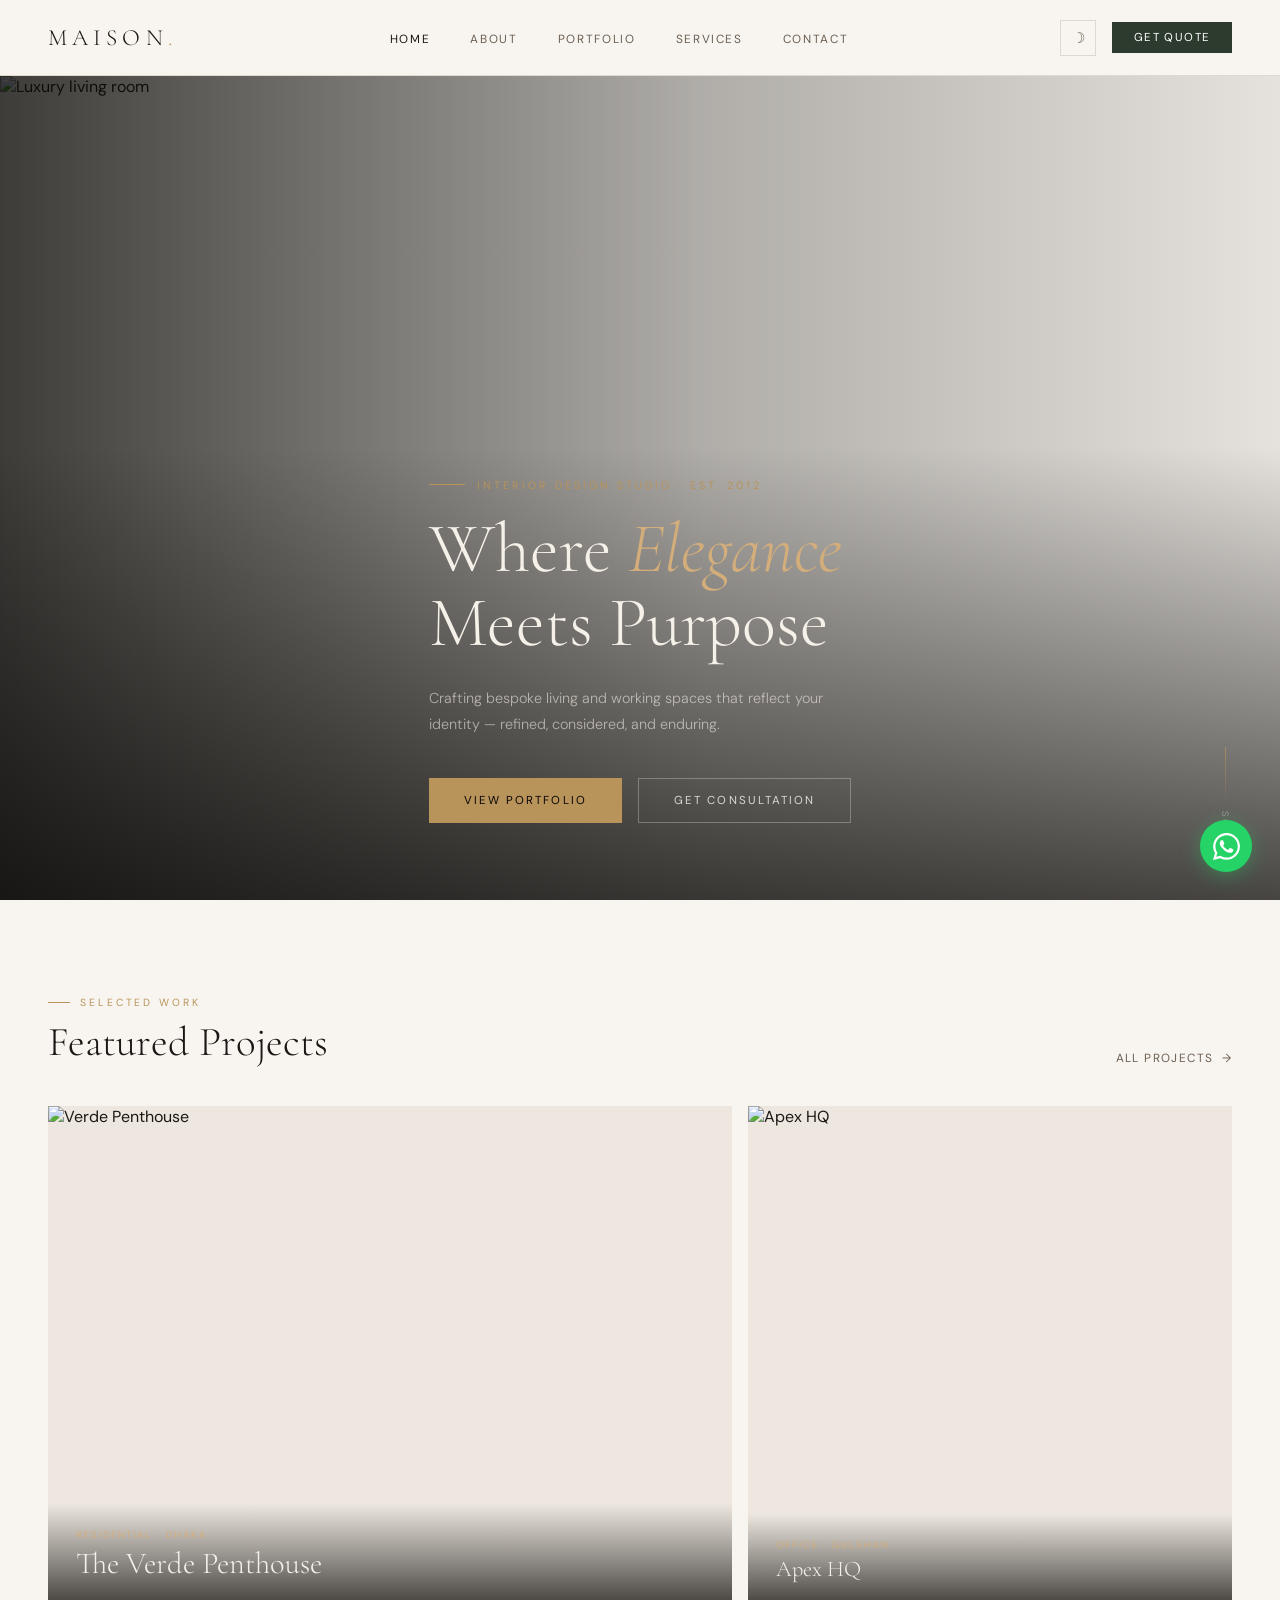
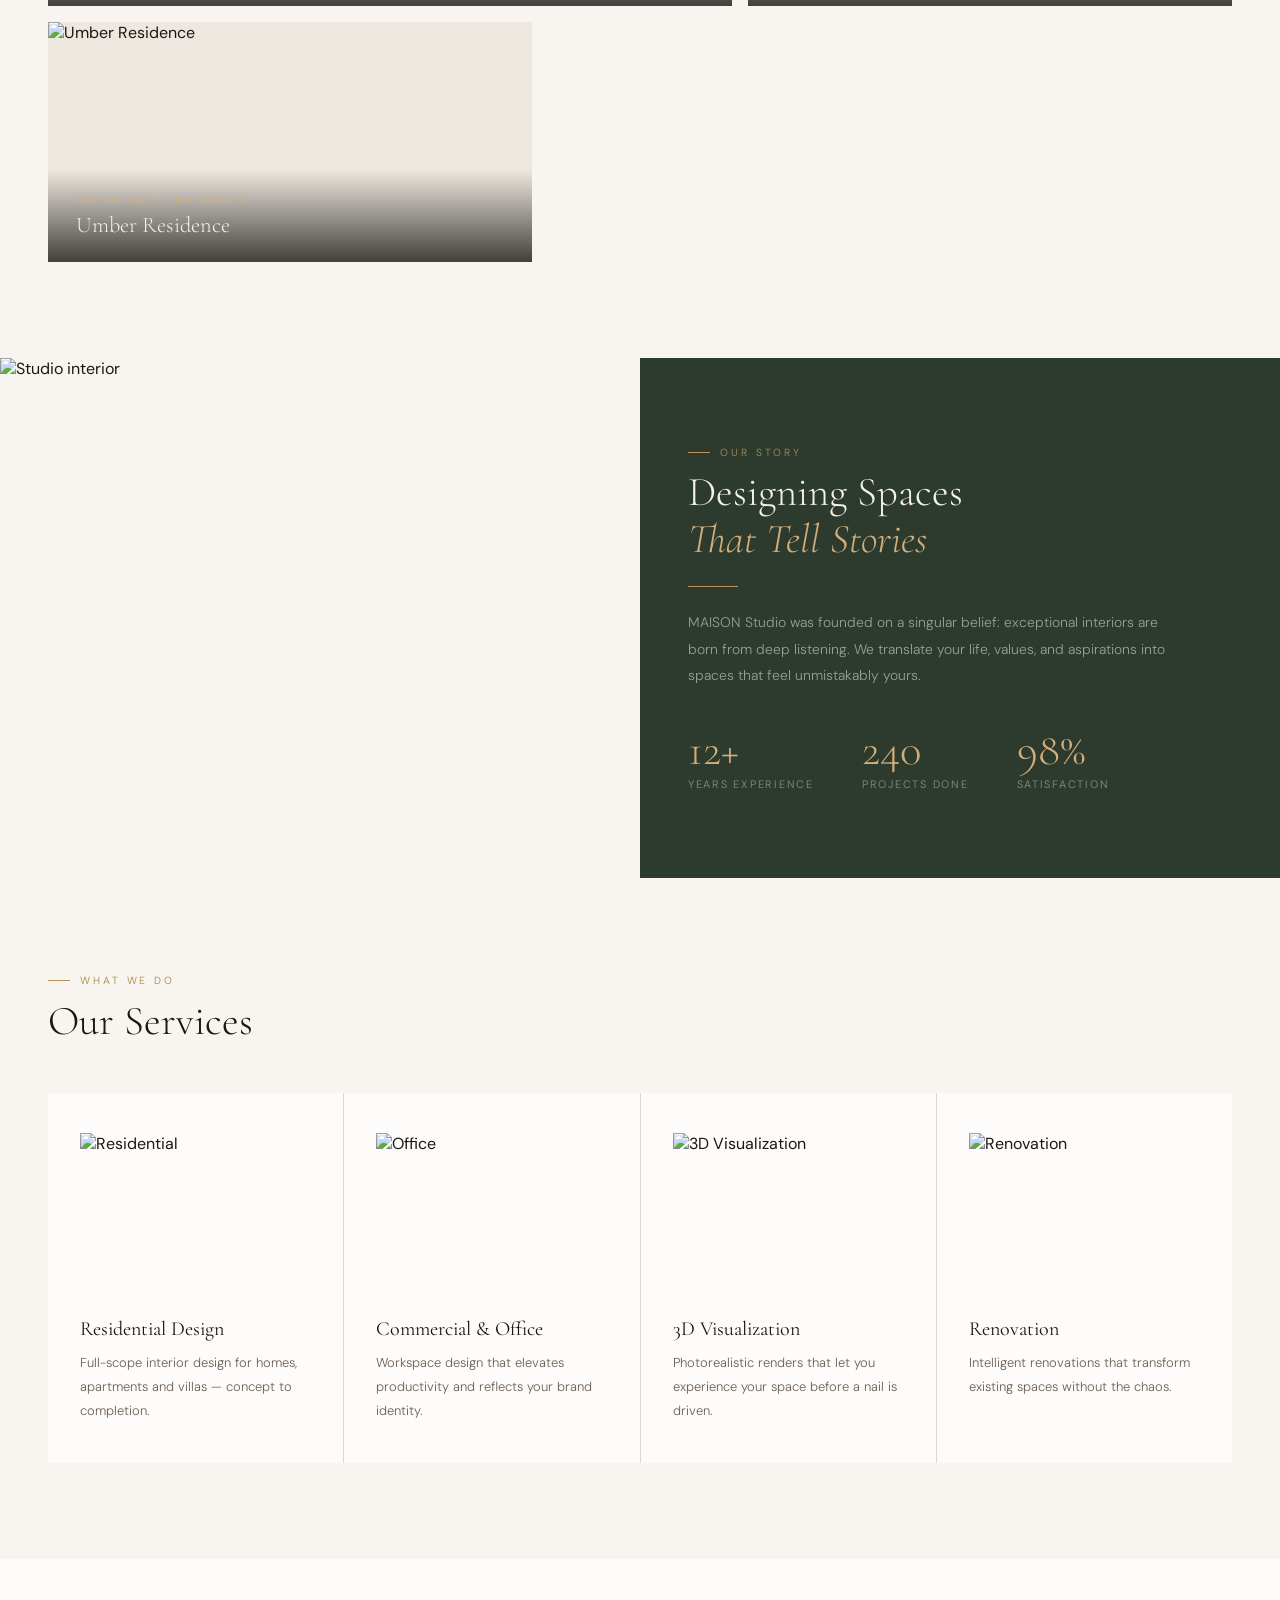
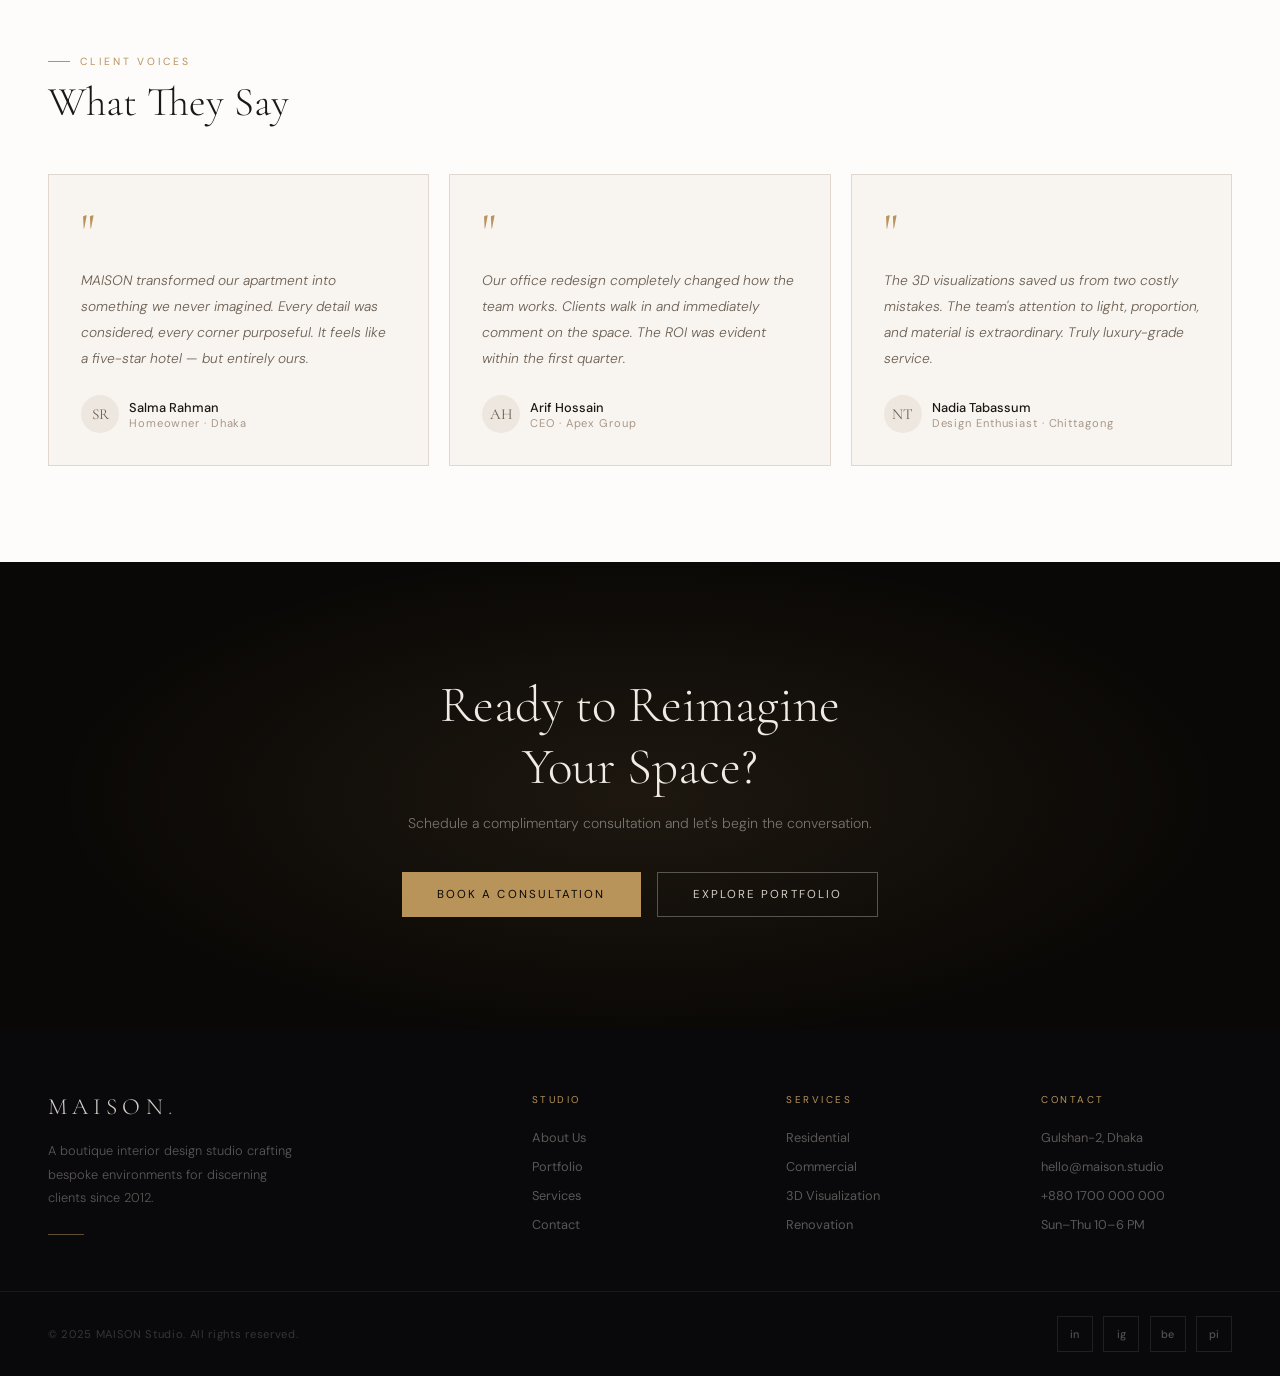
==== index.html @ 19ee0d80 "first commit" ====
<!DOCTYPE html>
<html lang="en">
<head>
<meta charset="UTF-8">
<meta name="viewport" content="width=device-width, initial-scale=1.0">
<title>MAISON Studio — Interior Design</title>
<link href="https://fonts.googleapis.com/css2?family=Cormorant+Garamond:ital,wght@0,300;0,400;0,500;1,300;1,400&family=DM+Sans:opsz,wght@9..40,300;9..40,400;9..40,500&display=swap" rel="stylesheet">
<style>
:root {
  --gold:#B8935A;--gold-l:#D4AE7A;--green:#2C3B2E;--green-mid:#3D5440;--green-l:#EBF0EB;
  --nav-h:76px;--max:1320px;--pad:clamp(1.25rem,4vw,3rem);--ease:cubic-bezier(.25,.46,.45,.94);
  --s1:#FDFCFA;--s2:#F8F5F0;--s3:#EDE7DF;--s4:#E0D8CE;
  --t1:#1A1714;--t2:#6B5E52;--t3:#A8978A;--t4:#C8BAB0;
  --bd:#E0D8CE;
}
[data-theme="dark"]{
  --s1:#1E1B18;--s2:#141210;--s3:#272320;--s4:#302C28;
  --t1:#F0EBE4;--t2:#9A8A7A;--t3:#5A4E44;--t4:#3A322C;
  --bd:#2E2A26;--green-l:#1A2B1C;
}
*,*::before,*::after{box-sizing:border-box;margin:0;padding:0}
html{scroll-behavior:smooth}
body{font-family:'DM Sans',sans-serif;background:var(--s2);color:var(--t1);transition:background .4s var(--ease),color .4s var(--ease);overflow-x:hidden}
img{display:block;width:100%;height:100%;object-fit:cover}

.wrap{max-width:var(--max);margin:0 auto;padding-left:var(--pad);padding-right:var(--pad)}
.sp{padding-top:6rem;padding-bottom:6rem}

/* NAV */
nav{position:fixed;top:0;left:0;right:0;z-index:200;height:var(--nav-h);background:rgba(248,245,240,.9);backdrop-filter:blur(20px);border-bottom:1px solid var(--bd);transition:background .4s,border-color .4s}
[data-theme="dark"] nav{background:rgba(20,18,16,.9)}
.ni{max-width:var(--max);margin:0 auto;padding:0 var(--pad);height:100%;display:flex;align-items:center;justify-content:space-between}
.logo{font-family:'Cormorant Garamond',serif;font-size:1.45rem;font-weight:300;letter-spacing:.22em;text-transform:uppercase;text-decoration:none;color:var(--t1)}
.logo span{color:var(--gold)}
.nls{display:flex;gap:2.5rem;list-style:none}
.nls a{font-size:.74rem;letter-spacing:.14em;text-transform:uppercase;color:var(--t2);text-decoration:none;transition:color .22s}
.nls a:hover,.nls a.active{color:var(--t1)}
.nr{display:flex;align-items:center;gap:1rem}
.bnav{background:var(--green);color:#fff!important;padding:.52rem 1.35rem;font-size:.72rem;letter-spacing:.12em;text-transform:uppercase;text-decoration:none;font-family:inherit;transition:background .22s;white-space:nowrap;display:inline-block}
.bnav:hover{background:var(--green-mid)}
.tbtn{width:36px;height:36px;border:1px solid var(--bd);background:none;cursor:pointer;color:var(--t2);font-size:.95rem;display:flex;align-items:center;justify-content:center;transition:border-color .22s,color .22s}
.tbtn:hover{color:var(--t1);border-color:var(--t3)}
.ham{display:none;flex-direction:column;gap:5px;cursor:pointer;background:none;border:none;padding:4px}
.ham span{display:block;width:22px;height:1px;background:var(--t1);transition:all .3s}

.page{display:none;min-height:100vh;padding-top:var(--nav-h);animation:pi .5s var(--ease)}
.page.active{display:block}
@keyframes pi{from{opacity:0;transform:translateY(14px)}to{opacity:1;transform:none}}

/* HERO */
.hero{position:relative;height:calc(100vh - var(--nav-h));min-height:600px;overflow:hidden;display:flex;align-items:flex-end}
.hbg{position:absolute;inset:0}
.hbg img{width:100%;height:100%;object-fit:cover;object-position:center}
.ho1{position:absolute;inset:0;background:linear-gradient(to right,rgba(10,8,6,.78) 0%,rgba(10,8,6,.3) 55%,rgba(10,8,6,.08) 100%)}
.ho2{position:absolute;inset:0;background:linear-gradient(to top,rgba(10,8,6,.72) 0%,transparent 55%)}
.hb{position:relative;z-index:2;padding-bottom:clamp(3rem,6vw,5rem)}
.eyebrow{font-size:.68rem;letter-spacing:.28em;text-transform:uppercase;color:var(--gold);margin-bottom:1.25rem;display:flex;align-items:center;gap:12px}
.eyebrow::before{content:'';width:36px;height:1px;background:var(--gold);flex-shrink:0}
.hero h1{font-family:'Cormorant Garamond',serif;font-size:clamp(2.8rem,5.5vw,5.2rem);font-weight:300;line-height:1.06;color:#F5F0E8;margin-bottom:1.5rem}
.hero h1 em{font-style:italic;color:var(--gold-l)}
.hsub{font-size:.9rem;color:rgba(245,240,232,.6);line-height:1.85;max-width:400px;margin-bottom:2.5rem;font-weight:300}
.hbtns{display:flex;gap:1rem;flex-wrap:wrap}
.bgold{display:inline-flex;align-items:center;background:var(--gold);color:#0A0806;padding:.9rem 2.2rem;font-size:.72rem;letter-spacing:.18em;text-transform:uppercase;text-decoration:none;font-family:inherit;transition:background .25s,transform .25s;cursor:pointer;border:none}
.bgold:hover{background:var(--gold-l);transform:translateY(-2px)}
.bgh{display:inline-flex;align-items:center;border:1px solid rgba(245,240,232,.3);color:rgba(245,240,232,.85);padding:.88rem 2.2rem;font-size:.72rem;letter-spacing:.18em;text-transform:uppercase;text-decoration:none;font-family:inherit;transition:all .25s;background:none;cursor:pointer}
.bgh:hover{border-color:var(--gold);color:var(--gold)}
.hscroll{position:absolute;bottom:2.5rem;right:var(--pad);z-index:2;display:flex;flex-direction:column;align-items:center;gap:8px}
.hscroll span{font-size:.6rem;letter-spacing:.22em;text-transform:uppercase;color:rgba(245,240,232,.35);writing-mode:vertical-rl}
.sline{width:1px;height:56px;background:linear-gradient(to bottom,rgba(184,147,90,.7),transparent);animation:pulse 2s ease-in-out infinite}
@keyframes pulse{0%,100%{opacity:.35}50%{opacity:1}}

/* LABELS */
.lbl{font-size:.65rem;letter-spacing:.28em;text-transform:uppercase;color:var(--gold);display:flex;align-items:center;gap:10px;margin-bottom:.65rem}
.lbl::before{content:'';width:22px;height:1px;background:var(--gold);flex-shrink:0}
.h2{font-family:'Cormorant Garamond',serif;font-size:clamp(1.9rem,3.2vw,2.9rem);font-weight:300;line-height:1.15;color:var(--t1)}
.sub{font-size:.87rem;color:var(--t2);line-height:1.9;font-weight:300;max-width:480px}
.dg{width:50px;height:1px;background:var(--gold);margin:1.4rem 0}
.larr{font-size:.74rem;letter-spacing:.12em;text-transform:uppercase;color:var(--t2);text-decoration:none;display:inline-flex;align-items:center;gap:8px;transition:color .22s,gap .22s}
.larr:hover{color:var(--gold);gap:14px}
.larr::after{content:'→'}

/* FEATURED PROJECTS */
.phd{display:flex;align-items:flex-end;justify-content:space-between;margin-bottom:2.5rem;flex-wrap:wrap;gap:1rem}
.pg{display:grid;grid-template-columns:repeat(12,1fr);gap:1rem}
.pc{position:relative;overflow:hidden;cursor:pointer;background:var(--s3)}
.pc:nth-child(1){grid-column:span 7;min-height:500px}
.pc:nth-child(2){grid-column:span 5;min-height:240px}
.pc:nth-child(3){grid-column:span 5;min-height:240px}
.pc img{width:100%;height:100%;object-fit:cover;transition:transform .65s var(--ease)}
.pc:hover img{transform:scale(1.05)}
.pci{position:absolute;bottom:0;left:0;right:0;padding:1.5rem 1.75rem;background:linear-gradient(to top,rgba(10,8,6,.75),transparent);z-index:2}
.pcc{font-size:.6rem;letter-spacing:.2em;text-transform:uppercase;color:var(--gold-l);margin-bottom:.3rem}
.pcn{font-family:'Cormorant Garamond',serif;font-size:1.4rem;font-weight:300;color:#F5F0E8;line-height:1.2}
.pc:nth-child(1) .pcn{font-size:1.9rem}
.pcv{position:absolute;inset:0;background:rgba(10,8,6,0);transition:background .35s;display:flex;align-items:center;justify-content:center;z-index:3}
.pc:hover .pcv{background:rgba(10,8,6,.18)}
.pct{background:var(--gold);color:#0A0806;padding:.5rem 1.3rem;font-size:.65rem;letter-spacing:.14em;text-transform:uppercase;opacity:0;transform:translateY(8px);transition:opacity .3s,transform .3s}
.pc:hover .pct{opacity:1;transform:none}

/* ABOUT STRIP */
.as{display:grid;grid-template-columns:1fr 1fr}
.asi{position:relative;min-height:520px;overflow:hidden}
.asi img{width:100%;height:100%;object-fit:cover}
.asb{background:var(--green);padding:5rem var(--pad);display:flex;flex-direction:column;justify-content:center}
.asb .lbl{color:rgba(184,147,90,.8)}
.asb .h2{color:#F5F0E8}
.asb .sub{color:rgba(245,240,232,.55)}
.stats{display:flex;gap:3rem;margin-top:2.5rem;flex-wrap:wrap}
.sn{font-family:'Cormorant Garamond',serif;font-size:2.8rem;font-weight:300;color:var(--gold-l);line-height:1}
.sl{font-size:.68rem;letter-spacing:.16em;text-transform:uppercase;color:rgba(245,240,232,.4);margin-top:4px}

/* SERVICES STRIP */
.svcg{display:grid;grid-template-columns:repeat(4,1fr);gap:1px;background:var(--bd);margin-top:3rem}
.sc{background:var(--s1);padding:2.5rem 2rem;position:relative;overflow:hidden;cursor:pointer;transition:background .3s}
.sc::after{content:'';position:absolute;bottom:0;left:0;right:0;height:2px;background:var(--gold);transform:scaleX(0);transform-origin:left;transition:transform .4s var(--ease)}
.sc:hover{background:var(--green-l)}
.sc:hover::after{transform:scaleX(1)}
.sci{width:100%;height:160px;margin-bottom:1.5rem;overflow:hidden}
.sci img{transition:transform .5s var(--ease)}
.sc:hover .sci img{transform:scale(1.06)}
.scn{font-family:'Cormorant Garamond',serif;font-size:1.25rem;font-weight:400;color:var(--t1);margin-bottom:.65rem}
.scd{font-size:.81rem;color:var(--t2);line-height:1.85;font-weight:300}

/* TESTIMONIALS */
.tw{background:var(--s1)}
.tg{display:grid;grid-template-columns:repeat(3,1fr);gap:1.25rem;margin-top:3rem}
.tc{border:1px solid var(--bd);padding:2rem;background:var(--s2)}
.tcq{font-family:'Cormorant Garamond',serif;font-size:3rem;color:var(--gold);line-height:1;margin-bottom:.75rem}
.tct{font-size:.86rem;color:var(--t2);line-height:1.9;font-style:italic;font-weight:300;margin-bottom:1.5rem}
.tca{display:flex;align-items:center;gap:10px}
.tcav{width:38px;height:38px;border-radius:50%;background:var(--s3);display:flex;align-items:center;justify-content:center;font-family:'Cormorant Garamond',serif;font-size:.95rem;color:var(--t2);flex-shrink:0}
.tcn{font-size:.8rem;font-weight:500;color:var(--t1)}
.tcr{font-size:.7rem;color:var(--t3);letter-spacing:.08em}

/* CTA — always dark */
.cta{background:#0A0806;padding:7rem var(--pad);text-align:center;position:relative;overflow:hidden}
.cta::before{content:'';position:absolute;inset:0;background:radial-gradient(ellipse 65% 75% at 50% 50%,rgba(184,147,90,.11),transparent 70%);pointer-events:none}
.cta h2{font-family:'Cormorant Garamond',serif;font-size:clamp(2rem,4vw,3.4rem);font-weight:300;color:#F0EBE4;margin-bottom:1rem;position:relative}
.cta p{color:rgba(240,235,228,.45);font-size:.88rem;margin-bottom:2.5rem;position:relative;font-weight:300}
.ctab{display:flex;justify-content:center;gap:1rem;flex-wrap:wrap;position:relative}

/* FOOTER — always dark */
footer{background:#09080A}
.ftt{border-bottom:1px solid rgba(240,235,228,.07);padding:4rem var(--pad) 3.5rem}
.fti{max-width:var(--max);margin:0 auto}
.ftg{display:grid;grid-template-columns:2.2fr 1fr 1fr 1fr;gap:4rem}
.ftlo{font-family:'Cormorant Garamond',serif;font-size:1.45rem;font-weight:300;letter-spacing:.22em;text-transform:uppercase;text-decoration:none;color:rgba(240,235,228,.88);display:block;margin-bottom:1.1rem}
.ftlo span{color:var(--gold)}
.fttag{font-size:.8rem;color:rgba(240,235,228,.35);line-height:1.85;font-weight:300;max-width:250px;margin-bottom:1.5rem}
.ftln{width:36px;height:1px;background:var(--gold);opacity:.5}
.fth{font-size:.62rem;letter-spacing:.25em;text-transform:uppercase;color:var(--gold);margin-bottom:1.4rem}
.ftls{list-style:none;display:flex;flex-direction:column;gap:.75rem}
.ftls a{font-size:.8rem;color:rgba(240,235,228,.35);text-decoration:none;transition:color .22s,padding-left .22s;display:block}
.ftls a:hover{color:rgba(240,235,228,.82);padding-left:4px}
.ftb{padding:1.5rem var(--pad)}
.ftbi{max-width:var(--max);margin:0 auto;display:flex;justify-content:space-between;align-items:center;flex-wrap:wrap;gap:1rem}
.ftcp{font-size:.7rem;color:rgba(240,235,228,.2);letter-spacing:.06em}
.sr{display:flex;gap:.65rem}
.sa{width:36px;height:36px;border:1px solid rgba(240,235,228,.1);display:flex;align-items:center;justify-content:center;color:rgba(240,235,228,.32);font-size:.68rem;font-weight:500;text-decoration:none;transition:border-color .22s,color .22s,background .22s}
.sa:hover{border-color:var(--gold);color:var(--gold);background:rgba(184,147,90,.08)}

/* ABOUT PAGE */
.abh{display:grid;grid-template-columns:1fr 1fr;gap:6vw;align-items:center}
.abp{position:relative}
.abf{height:560px;overflow:hidden;position:relative}
.abf img{width:100%;height:100%;object-fit:cover}
.abb{position:absolute;bottom:-20px;left:-20px;width:118px;height:118px;background:var(--gold);display:flex;align-items:center;justify-content:center;flex-direction:column;z-index:2}
.abbn{font-family:'Cormorant Garamond',serif;font-size:2.2rem;font-weight:300;color:#0A0806;line-height:1}
.abbl{font-size:.58rem;letter-spacing:.16em;text-transform:uppercase;color:rgba(10,8,6,.65);margin-top:4px}
.exg{display:grid;grid-template-columns:1fr 1fr;gap:1rem;margin-top:2rem}
.exi{border-left:2px solid var(--gold);padding-left:1rem}
.ext{font-size:.81rem;font-weight:500;color:var(--t1)}
.exs{font-size:.74rem;color:var(--t2);margin-top:2px}
.prg{display:grid;grid-template-columns:repeat(4,1fr);gap:1px;background:var(--bd);margin-top:2.5rem}
.prs{background:var(--s1);padding:2rem 1.5rem}
.prn{font-family:'Cormorant Garamond',serif;font-size:2rem;color:var(--gold);font-weight:300}
.prt{font-family:'Cormorant Garamond',serif;font-size:1.05rem;color:var(--t1);margin:.7rem 0 .45rem}
.prd{font-size:.78rem;color:var(--t2);line-height:1.8;font-weight:300}
.tmg{display:grid;grid-template-columns:repeat(4,1fr);gap:1.5rem;margin-top:3rem}
.tmc{text-align:center}
.tmp{height:280px;overflow:hidden;margin-bottom:1.1rem}
.tmp img{object-position:center top;transition:transform .5s var(--ease)}
.tmc:hover .tmp img{transform:scale(1.04)}
.tmn{font-family:'Cormorant Garamond',serif;font-size:1.15rem;color:var(--t1)}
.tmr{font-size:.68rem;letter-spacing:.14em;text-transform:uppercase;color:var(--gold);margin-top:4px}

/* PORTFOLIO */
.pff{display:flex;gap:.5rem;flex-wrap:wrap;margin-bottom:3rem}
.fb{padding:.52rem 1.35rem;font-size:.7rem;letter-spacing:.14em;text-transform:uppercase;border:1px solid var(--bd);background:var(--s1);color:var(--t2);cursor:pointer;transition:all .22s;font-family:inherit}
.fb:hover,.fb.active{background:var(--t1);color:var(--s1);border-color:var(--t1)}
.msn{columns:3;column-gap:1rem}
.mi{break-inside:avoid;margin-bottom:1rem;position:relative;overflow:hidden;cursor:pointer}
.mi img{width:100%;display:block;transition:transform .6s var(--ease)}
.mi:hover img{transform:scale(1.05)}
.mih{position:absolute;inset:0;background:rgba(10,8,6,0);transition:background .35s;display:flex;flex-direction:column;justify-content:flex-end;padding:1.5rem}
.mi:hover .mih{background:rgba(10,8,6,.62)}
.mic{font-size:.6rem;letter-spacing:.18em;text-transform:uppercase;color:var(--gold-l);margin-bottom:3px;opacity:0;transform:translateY(10px);transition:opacity .3s .05s,transform .3s .05s}
.mil{font-family:'Cormorant Garamond',serif;font-size:1.1rem;color:#F5F0E8;opacity:0;transform:translateY(10px);transition:opacity .3s,transform .3s}
.mi:hover .mic,.mi:hover .mil{opacity:1;transform:none}

/* SERVICES PAGE */
.sbg{display:grid;grid-template-columns:1fr 1fr;gap:1px;background:var(--bd);margin-top:3rem}
.sbc{background:var(--s1);padding:3rem 2.5rem;transition:background .3s;cursor:pointer}
.sbc:hover{background:var(--green-l)}
.sbci{width:100%;height:200px;margin-bottom:1.5rem;overflow:hidden}
.sbci img{transition:transform .55s var(--ease)}
.sbc:hover .sbci img{transform:scale(1.05)}
.sbcn{font-size:.65rem;letter-spacing:.24em;text-transform:uppercase;color:var(--gold);margin-bottom:.5rem;display:flex;align-items:center;gap:8px}
.sbcn::before{content:'';width:18px;height:1px;background:var(--gold)}
.sbct{font-family:'Cormorant Garamond',serif;font-size:1.55rem;color:var(--t1);margin-bottom:.7rem}
.sbcd{font-size:.83rem;color:var(--t2);line-height:1.85;font-weight:300;margin-bottom:1.4rem}
.sbcl{list-style:none;display:flex;flex-direction:column;gap:.45rem}
.sbcl li{font-size:.79rem;color:var(--t2);padding-left:1rem;position:relative}
.sbcl li::before{content:'—';position:absolute;left:0;color:var(--gold)}
.pbg{background:var(--s1)}
.pcg{display:grid;grid-template-columns:repeat(3,1fr);gap:1.5rem;margin-top:3rem}
.pcard{border:1px solid var(--bd);padding:2.5rem 2rem;position:relative;background:var(--s2)}
.pcard.feat{border-color:var(--gold)}
.pbdg{position:absolute;top:-1px;left:50%;transform:translateX(-50%);background:var(--gold);color:#0A0806;font-size:.63rem;letter-spacing:.16em;text-transform:uppercase;padding:4px 16px;white-space:nowrap;font-weight:500}
.ptier{font-size:.7rem;letter-spacing:.18em;text-transform:uppercase;color:var(--t2);margin-bottom:1rem}
.pamt{font-family:'Cormorant Garamond',serif;font-size:2.7rem;font-weight:300;color:var(--t1);line-height:1}
.pper{font-size:.78rem;color:var(--t3);margin-left:3px}
.pdv{width:100%;height:1px;background:var(--bd);margin:1.4rem 0}
.pfl{list-style:none;display:flex;flex-direction:column;gap:.55rem;margin-bottom:1.75rem}
.pfl li{font-size:.8rem;color:var(--t2);display:flex;align-items:center;gap:8px}
.pfl li::before{content:'✓';color:var(--gold);font-size:.72rem;flex-shrink:0}

/* CONTACT */
.cl{display:grid;grid-template-columns:1fr 1.3fr;min-height:calc(100vh - var(--nav-h))}
.cip{background:var(--green);padding:5rem var(--pad);display:flex;flex-direction:column;justify-content:center}
.cip .lbl{color:rgba(184,147,90,.75)}
.cip .h2{color:#F5F0E8;margin-bottom:.85rem}
.cip .sub{color:rgba(245,240,232,.52);margin-bottom:2.5rem}
.cids{display:flex;flex-direction:column;gap:1.75rem;margin-bottom:2.5rem}
.cii{display:flex;gap:1rem;align-items:flex-start}
.ciin{width:40px;height:40px;border:1px solid rgba(184,147,90,.28);display:flex;align-items:center;justify-content:center;color:var(--gold);flex-shrink:0;font-size:1rem}
.cil{font-size:.65rem;letter-spacing:.16em;text-transform:uppercase;color:rgba(245,240,232,.38);margin-bottom:3px}
.civ{font-size:.88rem;color:rgba(245,240,232,.78);font-weight:300}
.mapbox{height:200px;background:rgba(44,59,46,.55);border:1px solid rgba(184,147,90,.18);display:flex;align-items:center;justify-content:center;position:relative;overflow:hidden;margin-bottom:2rem}
.mapgrid{position:absolute;inset:0;background-image:linear-gradient(rgba(184,147,90,.07) 1px,transparent 1px),linear-gradient(90deg,rgba(184,147,90,.07) 1px,transparent 1px);background-size:28px 28px}
.mpin{font-size:1.4rem;position:relative;z-index:1}
.mlbl{font-size:.72rem;color:rgba(245,240,232,.42);margin-top:6px;position:relative;z-index:1;letter-spacing:.1em}
.cfp{padding:5rem var(--pad);background:var(--s1);display:flex;flex-direction:column;justify-content:center}
.cft{font-family:'Cormorant Garamond',serif;font-size:1.75rem;font-weight:300;color:var(--t1);margin-bottom:2.25rem}
.fr{display:grid;grid-template-columns:1fr 1fr;gap:1rem}
.fg{margin-bottom:1.1rem}
.fg label{display:block;font-size:.68rem;letter-spacing:.15em;text-transform:uppercase;color:var(--t2);margin-bottom:.45rem}
.fg input,.fg textarea,.fg select{width:100%;background:var(--s2);border:1px solid var(--bd);padding:.82rem 1rem;font-size:.86rem;color:var(--t1);font-family:inherit;outline:none;transition:border-color .22s;font-weight:300}
.fg input:focus,.fg textarea:focus,.fg select:focus{border-color:var(--gold)}
.fg textarea{resize:vertical;min-height:130px}
.fg select{appearance:none;cursor:pointer}
.bsub{background:var(--green);color:#fff;border:none;padding:1rem 2.4rem;font-size:.72rem;letter-spacing:.18em;text-transform:uppercase;cursor:pointer;font-family:inherit;transition:background .3s;width:100%;margin-top:.4rem}
.bsub:hover{background:var(--green-mid)}

/* WA */
.wa{position:fixed;bottom:1.75rem;right:1.75rem;width:52px;height:52px;background:#25D366;border-radius:50%;display:flex;align-items:center;justify-content:center;z-index:300;box-shadow:0 4px 20px rgba(37,211,102,.35);transition:transform .3s,box-shadow .3s;text-decoration:none}
.wa:hover{transform:scale(1.1);box-shadow:0 6px 28px rgba(37,211,102,.5)}
.wa svg{width:27px;height:27px;fill:#fff}

/* RESPONSIVE */
@media(max-width:1100px){.ftg{grid-template-columns:1fr 1fr;gap:2.5rem}.svcg{grid-template-columns:repeat(2,1fr)}.tmg,.prg{grid-template-columns:repeat(2,1fr)}}
@media(max-width:900px){
  :root{--nav-h:62px}
  .nls,.bnav{display:none}
  .ham{display:flex}
  .nls.mob{display:flex;flex-direction:column;position:fixed;top:62px;left:0;right:0;background:var(--s1);border-bottom:1px solid var(--bd);padding:1.5rem var(--pad);gap:1.25rem;z-index:199}
  [data-theme="dark"] .nls.mob{background:var(--s1)}
  .hero h1{font-size:2.6rem}
  .pg{grid-template-columns:1fr}
  .pc:nth-child(1),.pc:nth-child(2),.pc:nth-child(3){grid-column:span 1;min-height:280px}
  .as{grid-template-columns:1fr}.asi{min-height:300px;order:-1}
  .abh{grid-template-columns:1fr}
  .sbg{grid-template-columns:1fr}
  .cl{grid-template-columns:1fr}
  .pcg{grid-template-columns:1fr}
  .msn{columns:2}
  .tg{grid-template-columns:1fr}
}
@media(max-width:600px){
  .msn{columns:1}.ftg{grid-template-columns:1fr}.svcg{grid-template-columns:1fr}
  .fr{grid-template-columns:1fr}.stats{gap:2rem}.exg{grid-template-columns:1fr}
  .tmg{grid-template-columns:1fr 1fr}.prg{grid-template-columns:1fr}
}
</style>
</head>
<body>

<nav>
  <div class="ni">
    <a class="logo" href="#" onclick="go('home')">MAISON<span>.</span></a>
    <ul class="nls" id="navLinks">
      <li><a href="#" onclick="go('home')" class="active" id="nl-home">Home</a></li>
      <li><a href="#" onclick="go('about')" id="nl-about">About</a></li>
      <li><a href="#" onclick="go('portfolio')" id="nl-portfolio">Portfolio</a></li>
      <li><a href="#" onclick="go('services')" id="nl-services">Services</a></li>
      <li><a href="#" onclick="go('contact')" id="nl-contact">Contact</a></li>
    </ul>
    <div class="nr">
      <button class="tbtn" id="tBtn" onclick="toggleTheme()">☽</button>
      <a class="bnav" href="#" onclick="go('contact')">Get Quote</a>
      <button class="ham" onclick="toggleMob()"><span></span><span></span><span></span></button>
    </div>
  </div>
</nav>

<!-- ═══════════════ HOME ═══════════════ -->
<div class="page active" id="page-home">

  <div class="hero">
    <div class="hbg"><img src="https://images.unsplash.com/photo-1618221195710-dd6b41faaea6?w=1800&q=85&auto=format&fit=crop" alt="Luxury living room"></div>
    <div class="ho1"></div><div class="ho2"></div>
    <div class="wrap hb">
      <div class="eyebrow">Interior Design Studio · Est. 2012</div>
      <h1>Where <em>Elegance</em><br>Meets Purpose</h1>
      <p class="hsub">Crafting bespoke living and working spaces that reflect your identity — refined, considered, and enduring.</p>
      <div class="hbtns">
        <a class="bgold" href="#" onclick="go('portfolio')">View Portfolio</a>
        <a class="bgh" href="#" onclick="go('contact')">Get Consultation</a>
      </div>
    </div>
    <div class="hscroll"><div class="sline"></div><span>Scroll</span></div>
  </div>

  <section class="sp">
    <div class="wrap">
      <div class="phd">
        <div><div class="lbl">Selected Work</div><h2 class="h2">Featured Projects</h2></div>
        <a class="larr" href="#" onclick="go('portfolio')">All Projects</a>
      </div>
      <div class="pg">
        <div class="pc" onclick="go('portfolio')">
          <img src="https://images.unsplash.com/photo-1600210492493-0946911123ea?w=1100&q=85&auto=format&fit=crop" alt="Verde Penthouse">
          <div class="pci"><div class="pcc">Residential · Dhaka</div><div class="pcn">The Verde Penthouse</div></div>
          <div class="pcv"><div class="pct">View Project</div></div>
        </div>
        <div class="pc" onclick="go('portfolio')">
          <img src="https://images.unsplash.com/photo-1497366216548-37526070297c?w=900&q=85&auto=format&fit=crop" alt="Apex HQ">
          <div class="pci"><div class="pcc">Office · Gulshan</div><div class="pcn">Apex HQ</div></div>
          <div class="pcv"><div class="pct">View Project</div></div>
        </div>
        <div class="pc" onclick="go('portfolio')">
          <img src="https://images.unsplash.com/photo-1616594039964-ae9021a400a0?w=900&q=85&auto=format&fit=crop" alt="Umber Residence">
          <div class="pci"><div class="pcc">Residential · Chittagong</div><div class="pcn">Umber Residence</div></div>
          <div class="pcv"><div class="pct">View Project</div></div>
        </div>
      </div>
    </div>
  </section>

  <div class="as">
    <div class="asi"><img src="https://images.unsplash.com/photo-1586023492125-27b2c045efd7?w=1000&q=85&auto=format&fit=crop" alt="Studio interior"></div>
    <div class="asb">
      <div class="lbl">Our Story</div>
      <h2 class="h2" style="color:#F5F0E8">Designing Spaces<br><em style="font-style:italic;color:var(--gold-l)">That Tell Stories</em></h2>
      <div class="dg"></div>
      <p class="sub">MAISON Studio was founded on a singular belief: exceptional interiors are born from deep listening. We translate your life, values, and aspirations into spaces that feel unmistakably yours.</p>
      <div class="stats">
        <div><div class="sn">12+</div><div class="sl">Years Experience</div></div>
        <div><div class="sn">240</div><div class="sl">Projects Done</div></div>
        <div><div class="sn">98%</div><div class="sl">Satisfaction</div></div>
      </div>
    </div>
  </div>

  <section class="sp">
    <div class="wrap">
      <div class="lbl">What We Do</div>
      <h2 class="h2">Our Services</h2>
      <div class="svcg">
        <div class="sc"><div class="sci"><img src="https://images.unsplash.com/photo-1567767292278-a4f21aa2d36e?w=600&q=80&auto=format&fit=crop" alt="Residential"></div><div class="scn">Residential Design</div><p class="scd">Full-scope interior design for homes, apartments and villas — concept to completion.</p></div>
        <div class="sc"><div class="sci"><img src="https://images.unsplash.com/photo-1497366754035-f200968a6e72?w=600&q=80&auto=format&fit=crop" alt="Office"></div><div class="scn">Commercial & Office</div><p class="scd">Workspace design that elevates productivity and reflects your brand identity.</p></div>
        <div class="sc"><div class="sci"><img src="https://images.unsplash.com/photo-1600585154340-be6161a56a0c?w=600&q=80&auto=format&fit=crop" alt="3D Visualization"></div><div class="scn">3D Visualization</div><p class="scd">Photorealistic renders that let you experience your space before a nail is driven.</p></div>
        <div class="sc"><div class="sci"><img src="https://images.unsplash.com/photo-1556909114-f6e7ad7d3136?w=600&q=80&auto=format&fit=crop" alt="Renovation"></div><div class="scn">Renovation</div><p class="scd">Intelligent renovations that transform existing spaces without the chaos.</p></div>
      </div>
    </div>
  </section>

  <section class="sp tw">
    <div class="wrap">
      <div class="lbl">Client Voices</div>
      <h2 class="h2">What They Say</h2>
      <div class="tg">
        <div class="tc"><div class="tcq">"</div><p class="tct">MAISON transformed our apartment into something we never imagined. Every detail was considered, every corner purposeful. It feels like a five-star hotel — but entirely ours.</p><div class="tca"><div class="tcav">SR</div><div><div class="tcn">Salma Rahman</div><div class="tcr">Homeowner · Dhaka</div></div></div></div>
        <div class="tc"><div class="tcq">"</div><p class="tct">Our office redesign completely changed how the team works. Clients walk in and immediately comment on the space. The ROI was evident within the first quarter.</p><div class="tca"><div class="tcav">AH</div><div><div class="tcn">Arif Hossain</div><div class="tcr">CEO · Apex Group</div></div></div></div>
        <div class="tc"><div class="tcq">"</div><p class="tct">The 3D visualizations saved us from two costly mistakes. The team's attention to light, proportion, and material is extraordinary. Truly luxury-grade service.</p><div class="tca"><div class="tcav">NT</div><div><div class="tcn">Nadia Tabassum</div><div class="tcr">Design Enthusiast · Chittagong</div></div></div></div>
      </div>
    </div>
  </section>

  <div class="cta">
    <div class="wrap">
      <h2>Ready to Reimagine<br>Your Space?</h2>
      <p>Schedule a complimentary consultation and let's begin the conversation.</p>
      <div class="ctab"><a class="bgold" href="#" onclick="go('contact')">Book a Consultation</a><a class="bgh" href="#" onclick="go('portfolio')">Explore Portfolio</a></div>
    </div>
  </div>

  <footer>
    <div class="ftt"><div class="fti"><div class="ftg">
      <div><a class="ftlo" href="#" onclick="go('home')">MAISON<span>.</span></a><p class="fttag">A boutique interior design studio crafting bespoke environments for discerning clients since 2012.</p><div class="ftln"></div></div>
      <div><div class="fth">Studio</div><ul class="ftls"><li><a href="#" onclick="go('about')">About Us</a></li><li><a href="#" onclick="go('portfolio')">Portfolio</a></li><li><a href="#" onclick="go('services')">Services</a></li><li><a href="#" onclick="go('contact')">Contact</a></li></ul></div>
      <div><div class="fth">Services</div><ul class="ftls"><li><a href="#">Residential</a></li><li><a href="#">Commercial</a></li><li><a href="#">3D Visualization</a></li><li><a href="#">Renovation</a></li></ul></div>
      <div><div class="fth">Contact</div><ul class="ftls"><li><a href="#">Gulshan-2, Dhaka</a></li><li><a href="#">hello@maison.studio</a></li><li><a href="#">+880 1700 000 000</a></li><li><a href="#">Sun–Thu 10–6 PM</a></li></ul></div>
    </div></div></div>
    <div class="ftb"><div class="ftbi"><span class="ftcp">© 2025 MAISON Studio. All rights reserved.</span><div class="sr"><a class="sa" href="#">in</a><a class="sa" href="#">ig</a><a class="sa" href="#">be</a><a class="sa" href="#">pi</a></div></div></div>
  </footer>
</div>

<!-- ═══════════════ ABOUT ═══════════════ -->
<div class="page" id="page-about">
  <section class="sp">
    <div class="wrap">
      <div class="abh">
        <div class="abp">
          <div class="abf"><img src="https://images.unsplash.com/photo-1595515106969-1ce29566ff1c?w=900&q=85&auto=format&fit=crop" alt="Studio workspace"></div>
          <div class="abb"><div class="abbn">12</div><div class="abbl">Years of craft</div></div>
        </div>
        <div>
          <div class="lbl">Our Identity</div>
          <h1 class="h2">We Design for How<br><em style="font-style:italic;color:var(--gold)">People Actually Live</em></h1>
          <div class="dg"></div>
          <p class="sub">MAISON Studio was born from a conviction that luxury isn't about excess — it's about precision. We convert your aspirations into spatial language, balancing beauty with function.</p>
          <p class="sub" style="margin-top:1rem">Our boutique practice works with clients who value craftsmanship and collaboration over speed and volume.</p>
          <div class="exg">
            <div class="exi"><div class="ext">Architecture Collaboration</div><div class="exs">Integrated design approach</div></div>
            <div class="exi"><div class="ext">Bespoke Furniture</div><div class="exs">Commissioned per project</div></div>
            <div class="exi"><div class="ext">Material Sourcing</div><div class="exs">Global artisan partnerships</div></div>
            <div class="exi"><div class="ext">Site Management</div><div class="exs">End-to-end oversight</div></div>
          </div>
        </div>
      </div>
    </div>
  </section>

  <section class="sp" style="background:var(--s1);padding-top:4rem;padding-bottom:4rem">
    <div class="wrap">
      <div class="lbl">Our Process</div><h2 class="h2">How We Work</h2>
      <div class="prg">
        <div class="prs"><div class="prn">01</div><div class="prt">Discovery</div><p class="prd">A deep conversation about your life, preferences, and vision for the space.</p></div>
        <div class="prs"><div class="prn">02</div><div class="prt">Concept</div><p class="prd">Mood boards, spatial concepts, and material palettes presented for feedback.</p></div>
        <div class="prs"><div class="prn">03</div><div class="prt">Design</div><p class="prd">Detailed drawings, 3D renders, and material specifications refined to perfection.</p></div>
        <div class="prs"><div class="prn">04</div><div class="prt">Delivery</div><p class="prd">Supervised execution and white-glove handover of your completed space.</p></div>
      </div>
    </div>
  </section>

  <section class="sp">
    <div class="wrap">
      <div class="lbl">The Team</div><h2 class="h2">Meet the Studio</h2>
      <div class="tmg">
        <div class="tmc"><div class="tmp"><img src="https://images.unsplash.com/photo-1573496359142-b8d87734a5a2?w=500&q=80&auto=format&fit=crop" alt="Nazia Karim"></div><div class="tmn">Nazia Karim</div><div class="tmr">Founder & Creative Director</div></div>
        <div class="tmc"><div class="tmp"><img src="https://images.unsplash.com/photo-1500648767791-00dcc994a43e?w=500&q=80&auto=format&fit=crop" alt="Rafi Islam"></div><div class="tmn">Rafi Islam</div><div class="tmr">Senior Interior Designer</div></div>
        <div class="tmc"><div class="tmp"><img src="https://images.unsplash.com/photo-1580489944761-15a19d654956?w=500&q=80&auto=format&fit=crop" alt="Tania Akter"></div><div class="tmn">Tania Akter</div><div class="tmr">3D Visualization Lead</div></div>
        <div class="tmc"><div class="tmp"><img src="https://images.unsplash.com/photo-1507003211169-0a1dd7228f2d?w=500&q=80&auto=format&fit=crop" alt="Omar Faruk"></div><div class="tmn">Omar Faruk</div><div class="tmr">Project Manager</div></div>
      </div>
    </div>
  </section>

  <div class="cta"><div class="wrap"><h2>Let's Build Something<br><em style="font-style:italic;color:var(--gold-l)">Beautiful Together</em></h2><p>Begin with a no-obligation discovery call.</p><div class="ctab"><a class="bgold" href="#" onclick="go('contact')">Start a Conversation</a></div></div></div>
  <footer><div class="ftb"><div class="ftbi"><span class="ftcp">© 2025 MAISON Studio. All rights reserved.</span><div class="sr"><a class="sa" href="#">in</a><a class="sa" href="#">ig</a><a class="sa" href="#">be</a></div></div></div></footer>
</div>

<!-- ═══════════════ PORTFOLIO ═══════════════ -->
<div class="page" id="page-portfolio">
  <section class="sp" style="padding-bottom:2rem">
    <div class="wrap">
      <div class="lbl">Our Work</div>
      <h1 class="h2">Portfolio</h1>
      <p class="sub">A curated selection of spaces crafted with intention, precision, and care.</p>
    </div>
  </section>
  <div class="wrap" style="padding-bottom:1rem">
    <div class="pff">
      <button class="fb active" onclick="pf(this,'all')">All Projects</button>
      <button class="fb" onclick="pf(this,'living')">Living Room</button>
      <button class="fb" onclick="pf(this,'office')">Office</button>
      <button class="fb" onclick="pf(this,'kitchen')">Kitchen</button>
      <button class="fb" onclick="pf(this,'bedroom')">Bedroom</button>
    </div>
  </div>
  <div class="wrap" style="padding-bottom:5rem">
    <div class="msn">
      <div class="mi" data-cat="living"><img src="https://images.unsplash.com/photo-1600210492493-0946911123ea?w=700&q=80&auto=format&fit=crop" alt="Verde Penthouse"><div class="mih"><div class="mic">Living Room · Dhaka</div><div class="mil">The Verde Penthouse</div></div></div>
      <div class="mi" data-cat="office"><img src="https://images.unsplash.com/photo-1497366216548-37526070297c?w=700&q=80&auto=format&fit=crop" alt="Apex HQ"><div class="mih"><div class="mic">Office · Gulshan</div><div class="mil">Apex HQ</div></div></div>
      <div class="mi" data-cat="bedroom"><img src="https://images.unsplash.com/photo-1616594039964-ae9021a400a0?w=700&q=80&auto=format&fit=crop" alt="Umber Suite"><div class="mih"><div class="mic">Bedroom · Chittagong</div><div class="mil">Umber Suite</div></div></div>
      <div class="mi" data-cat="kitchen"><img src="https://images.unsplash.com/photo-1556909114-f6e7ad7d3136?w=700&q=80&auto=format&fit=crop" alt="Sage Kitchen"><div class="mih"><div class="mic">Kitchen · Banani</div><div class="mil">Sage Kitchen</div></div></div>
      <div class="mi" data-cat="living"><img src="https://images.unsplash.com/photo-1586023492125-27b2c045efd7?w=700&q=80&auto=format&fit=crop" alt="Linen and Light"><div class="mih"><div class="mic">Living Room · Sylhet</div><div class="mil">Linen & Light</div></div></div>
      <div class="mi" data-cat="office"><img src="https://images.unsplash.com/photo-1497366754035-f200968a6e72?w=700&q=80&auto=format&fit=crop" alt="Onyx Tower"><div class="mih"><div class="mic">Office · Motijheel</div><div class="mil">Onyx Tower Suite</div></div></div>
      <div class="mi" data-cat="bedroom"><img src="https://images.unsplash.com/photo-1631049307264-da0ec9d70304?w=700&q=80&auto=format&fit=crop" alt="Gold and Slate"><div class="mih"><div class="mic">Bedroom · Uttara</div><div class="mil">Gold & Slate</div></div></div>
      <div class="mi" data-cat="kitchen"><img src="https://images.unsplash.com/photo-1556911073-a517e752729c?w=700&q=80&auto=format&fit=crop" alt="Open Kitchen"><div class="mih"><div class="mic">Kitchen · Dhanmondi</div><div class="mil">The Open Kitchen</div></div></div>
      <div class="mi" data-cat="living"><img src="https://images.unsplash.com/photo-1555041469-a586c61ea9bc?w=700&q=80&auto=format&fit=crop" alt="Ivory Lounge"><div class="mih"><div class="mic">Living Room · Gulshan</div><div class="mil">The Ivory Lounge</div></div></div>
    </div>
  </div>
</div>

<!-- ═══════════════ SERVICES ═══════════════ -->
<div class="page" id="page-services">
  <section class="sp" style="padding-bottom:2rem">
    <div class="wrap">
      <div class="lbl">What We Offer</div>
      <h1 class="h2">Our Services</h1>
      <p class="sub">From concept to completion — a comprehensive suite of interior design services tailored to each client's unique vision.</p>
    </div>
  </section>
  <div class="wrap" style="padding-bottom:5rem">
    <div class="sbg">
      <div class="sbc"><div class="sbci"><img src="https://images.unsplash.com/photo-1567767292278-a4f21aa2d36e?w=800&q=80&auto=format&fit=crop" alt="Residential"></div><div class="sbcn">01 · Residential</div><div class="sbct">Residential Design</div><p class="sbcd">Complete interior design for homes, apartments, and villas. We handle everything from space planning to custom joinery, lighting, and final styling.</p><ul class="sbcl"><li>Space planning & layout optimization</li><li>Custom furniture design & procurement</li><li>Material & finish specification</li><li>Lighting design & smart home integration</li></ul></div>
      <div class="sbc"><div class="sbci"><img src="https://images.unsplash.com/photo-1497366754035-f200968a6e72?w=800&q=80&auto=format&fit=crop" alt="Office"></div><div class="sbcn">02 · Commercial</div><div class="sbct">Commercial & Office</div><p class="sbcd">Workspaces that inspire performance and communicate brand values — offices, showrooms, and hospitality environments that leave lasting impressions.</p><ul class="sbcl"><li>Brand-aligned spatial design</li><li>Ergonomic workspace planning</li><li>Acoustic & wellbeing strategies</li><li>Contractor coordination</li></ul></div>
      <div class="sbc"><div class="sbci"><img src="https://images.unsplash.com/photo-1600585154340-be6161a56a0c?w=800&q=80&auto=format&fit=crop" alt="3D Visualization"></div><div class="sbcn">03 · Visualization</div><div class="sbct">3D Visualization</div><p class="sbcd">Before a single wall is moved, see your space in photorealistic detail. Our visualization service eliminates guesswork and builds confidence.</p><ul class="sbcl"><li>Photorealistic still renders</li><li>360° interactive panoramas</li><li>Virtual walkthroughs</li><li>Material & color study views</li></ul></div>
      <div class="sbc"><div class="sbci"><img src="https://images.unsplash.com/photo-1484154218962-a197022b5858?w=800&q=80&auto=format&fit=crop" alt="Renovation"></div><div class="sbcn">04 · Renovation</div><div class="sbct">Renovation</div><p class="sbcd">Intelligent renovation management from demolition through to final handover. We work with trusted contractors and handle every decision so you don't have to.</p><ul class="sbcl"><li>Scope-of-work planning</li><li>Contractor tendering & selection</li><li>On-site supervision & QA</li><li>Budget tracking & reporting</li></ul></div>
    </div>
  </div>

  <section class="sp pbg">
    <div class="wrap">
      <div class="lbl">Investment</div>
      <h2 class="h2">Design Packages</h2>
      <div class="pcg">
        <div class="pcard"><div class="ptier">Essentials</div><div><span class="pamt">৳ 45k</span><span class="pper">/ room</span></div><div class="pdv"></div><ul class="pfl"><li>Initial consultation (2 hrs)</li><li>Concept mood board</li><li>Furniture recommendations</li><li>2 design revisions</li><li>Final presentation deck</li></ul><a class="bgold" href="#" onclick="go('contact')" style="width:100%;justify-content:center">Book Now</a></div>
        <div class="pcard feat"><div class="pbdg">Most Popular</div><div class="ptier">Signature</div><div><span class="pamt">৳ 1.2L</span><span class="pper">/ project</span></div><div class="pdv"></div><ul class="pfl"><li>Full design concept</li><li>3D visualization (4 views)</li><li>Custom furniture design</li><li>Material specification</li><li>Contractor coordination</li><li>On-site visits (4 sessions)</li></ul><a class="bgold" href="#" onclick="go('contact')" style="width:100%;justify-content:center">Book Now</a></div>
        <div class="pcard"><div class="ptier">Complete</div><div><span class="pamt">Custom</span></div><div class="pdv"></div><ul class="pfl"><li>Everything in Signature</li><li>Full renovation management</li><li>Unlimited 3D visualization</li><li>Bespoke joinery & millwork</li><li>Art & accessory curation</li><li>Dedicated project manager</li></ul><a href="#" onclick="go('contact')" style="display:flex;justify-content:center;align-items:center;border:1px solid var(--bd);color:var(--t2);padding:.9rem;font-size:.72rem;letter-spacing:.18em;text-transform:uppercase;text-decoration:none;transition:border-color .22s,color .22s">Get a Quote</a></div>
      </div>
    </div>
  </section>

  <div class="cta"><div class="wrap"><h2>Ready to Transform<br>Your Space?</h2><p>Book a complimentary 30-minute discovery call.</p><div class="ctab"><a class="bgold" href="#" onclick="go('contact')">Book Consultation</a></div></div></div>
  <footer><div class="ftb"><div class="ftbi"><span class="ftcp">© 2025 MAISON Studio. All rights reserved.</span><div class="sr"><a class="sa" href="#">in</a><a class="sa" href="#">ig</a><a class="sa" href="#">be</a></div></div></div></footer>
</div>

<!-- ═══════════════ CONTACT ═══════════════ -->
<div class="page" id="page-contact">
  <div class="cl">
    <div class="cip">
      <div class="lbl">Reach Us</div>
      <h1 class="h2">Let's Begin<br><em style="font-style:italic;color:var(--gold-l)">Your Project</em></h1>
      <p class="sub">We'd love to hear about your space and vision. Fill out the form or reach us directly.</p>
      <div class="cids">
        <div class="cii"><div class="ciin">📍</div><div><div class="cil">Studio</div><div class="civ">House 42, Road 11, Gulshan-2, Dhaka 1212</div></div></div>
        <div class="cii"><div class="ciin">✉</div><div><div class="cil">Email</div><div class="civ">hello@maison.studio</div></div></div>
        <div class="cii"><div class="ciin">☎</div><div><div class="cil">Phone</div><div class="civ">+880 1700 000 000</div></div></div>
        <div class="cii"><div class="ciin">🕐</div><div><div class="cil">Hours</div><div class="civ">Sun–Thu: 10:00 AM – 6:00 PM</div></div></div>
      </div>
      <div class="mapbox"><div class="mapgrid"></div><div style="display:flex;flex-direction:column;align-items:center;z-index:1"><div class="mpin">📌</div><div class="mlbl">MAISON Studio · Gulshan-2</div></div></div>
      <div class="sr" style="margin-top:1.75rem"><a class="sa" href="#">in</a><a class="sa" href="#">ig</a><a class="sa" href="#">be</a><a class="sa" href="#">pi</a></div>
    </div>
    <div class="cfp">
      <div class="cft">Send Us a Message</div>
      <div class="fr">
        <div class="fg"><label>First Name</label><input type="text" placeholder="Your first name"></div>
        <div class="fg"><label>Last Name</label><input type="text" placeholder="Your last name"></div>
      </div>
      <div class="fg"><label>Email Address</label><input type="email" placeholder="hello@example.com"></div>
      <div class="fg"><label>Phone Number</label><input type="tel" placeholder="+880 1700 000 000"></div>
      <div class="fg"><label>Service Interested In</label><select><option value="">Select a service</option><option>Residential Design</option><option>Commercial & Office</option><option>3D Visualization</option><option>Renovation</option><option>Full Consultation</option></select></div>
      <div class="fg"><label>Project Budget</label><select><option value="">Select a budget range</option><option>৳ 50,000 – 1,00,000</option><option>৳ 1,00,000 – 5,00,000</option><option>৳ 5,00,000 – 20,00,000</option><option>৳ 20,00,000+</option></select></div>
      <div class="fg"><label>Your Message</label><textarea placeholder="Tell us about your space, your vision, and how we can help..."></textarea></div>
      <button class="bsub" onclick="submitForm(this)">Send Message →</button>
    </div>
  </div>
</div>

<a class="wa" href="https://wa.me/8801700000000" target="_blank" title="Chat on WhatsApp">
  <svg viewBox="0 0 24 24"><path d="M17.472 14.382c-.297-.149-1.758-.867-2.03-.967-.273-.099-.471-.148-.67.15-.197.297-.767.966-.94 1.164-.173.199-.347.223-.644.075-.297-.15-1.255-.463-2.39-1.475-.883-.788-1.48-1.761-1.653-2.059-.173-.297-.018-.458.13-.606.134-.133.298-.347.446-.52.149-.174.198-.298.298-.497.099-.198.05-.371-.025-.52-.075-.149-.669-1.612-.916-2.207-.242-.579-.487-.5-.669-.51-.173-.008-.371-.01-.57-.01-.198 0-.52.074-.792.372-.272.297-1.04 1.016-1.04 2.479 0 1.462 1.065 2.875 1.213 3.074.149.198 2.096 3.2 5.077 4.487.709.306 1.262.489 1.694.625.712.227 1.36.195 1.871.118.571-.085 1.758-.719 2.006-1.413.248-.694.248-1.289.173-1.413-.074-.124-.272-.198-.57-.347m-5.421 7.403h-.004a9.87 9.87 0 01-5.031-1.378l-.361-.214-3.741.982.998-3.648-.235-.374a9.86 9.86 0 01-1.51-5.26c.001-5.45 4.436-9.884 9.888-9.884 2.64 0 5.122 1.03 6.988 2.898a9.825 9.825 0 012.893 6.994c-.003 5.45-4.437 9.884-9.885 9.884m8.413-18.297A11.815 11.815 0 0012.05 0C5.495 0 .16 5.335.157 11.892c0 2.096.547 4.142 1.588 5.945L.057 24l6.305-1.654a11.882 11.882 0 005.683 1.448h.005c6.554 0 11.89-5.335 11.893-11.893a11.821 11.821 0 00-3.48-8.413z"/></svg>
</a>

<script>
function go(id){
  document.querySelectorAll('.page').forEach(p=>p.classList.remove('active'));
  document.getElementById('page-'+id).classList.add('active');
  document.querySelectorAll('.nls a').forEach(a=>a.classList.remove('active'));
  const el=document.getElementById('nl-'+id);
  if(el)el.classList.add('active');
  window.scrollTo({top:0,behavior:'smooth'});
  document.getElementById('navLinks').classList.remove('mob');
  return false;
}
function toggleTheme(){
  const d=document.documentElement,dark=d.dataset.theme==='dark';
  d.dataset.theme=dark?'':'dark';
  document.getElementById('tBtn').textContent=dark?'☽':'☀';
}
function toggleMob(){document.getElementById('navLinks').classList.toggle('mob')}
function pf(btn,cat){
  document.querySelectorAll('.fb').forEach(b=>b.classList.remove('active'));
  btn.classList.add('active');
  document.querySelectorAll('.mi').forEach(item=>{
    item.style.display=(cat==='all'||item.dataset.cat===cat)?'':'none';
  });
}
function submitForm(btn){
  const t=btn.textContent;btn.textContent='Sending…';btn.disabled=true;
  setTimeout(()=>{
    btn.textContent='✓ Message Sent!';btn.style.background='#1D9E75';
    setTimeout(()=>{btn.textContent=t;btn.style.background='';btn.disabled=false;},3000);
  },1200);
}
</script>
</body>
</html>
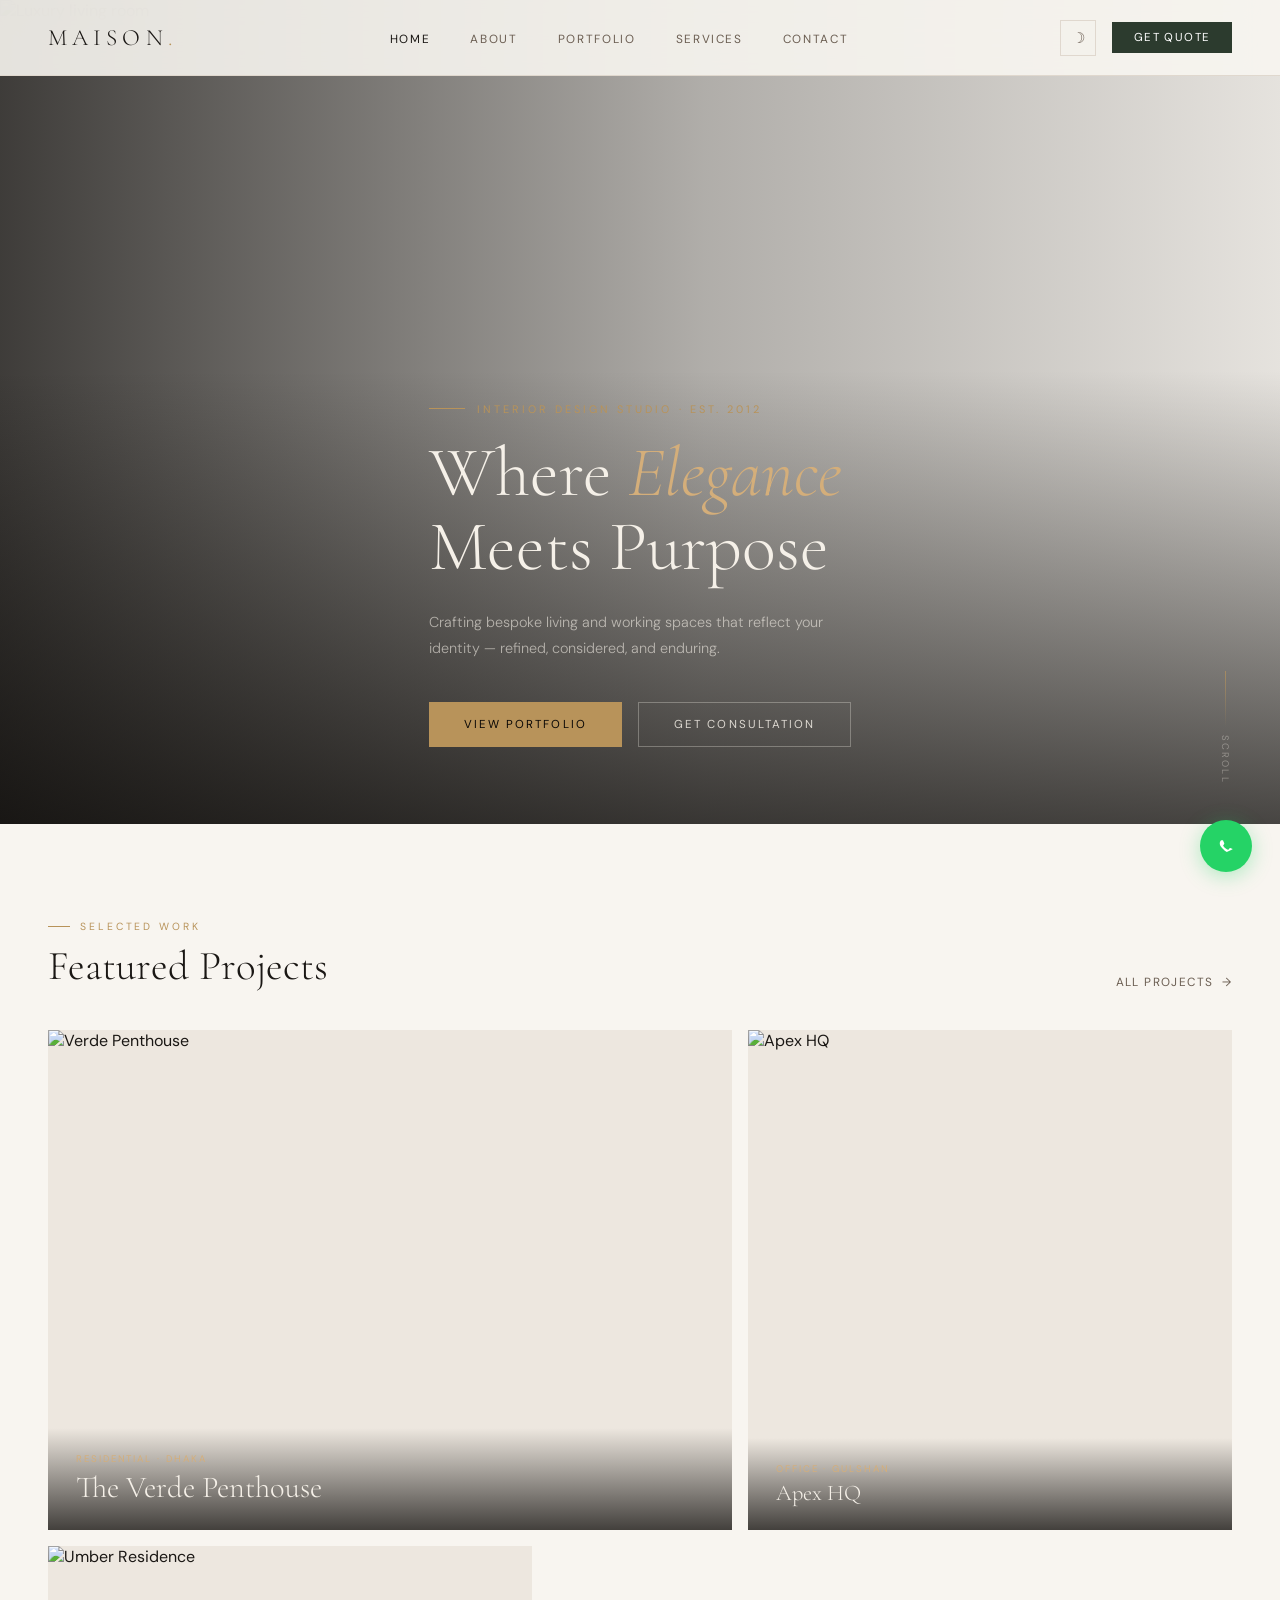
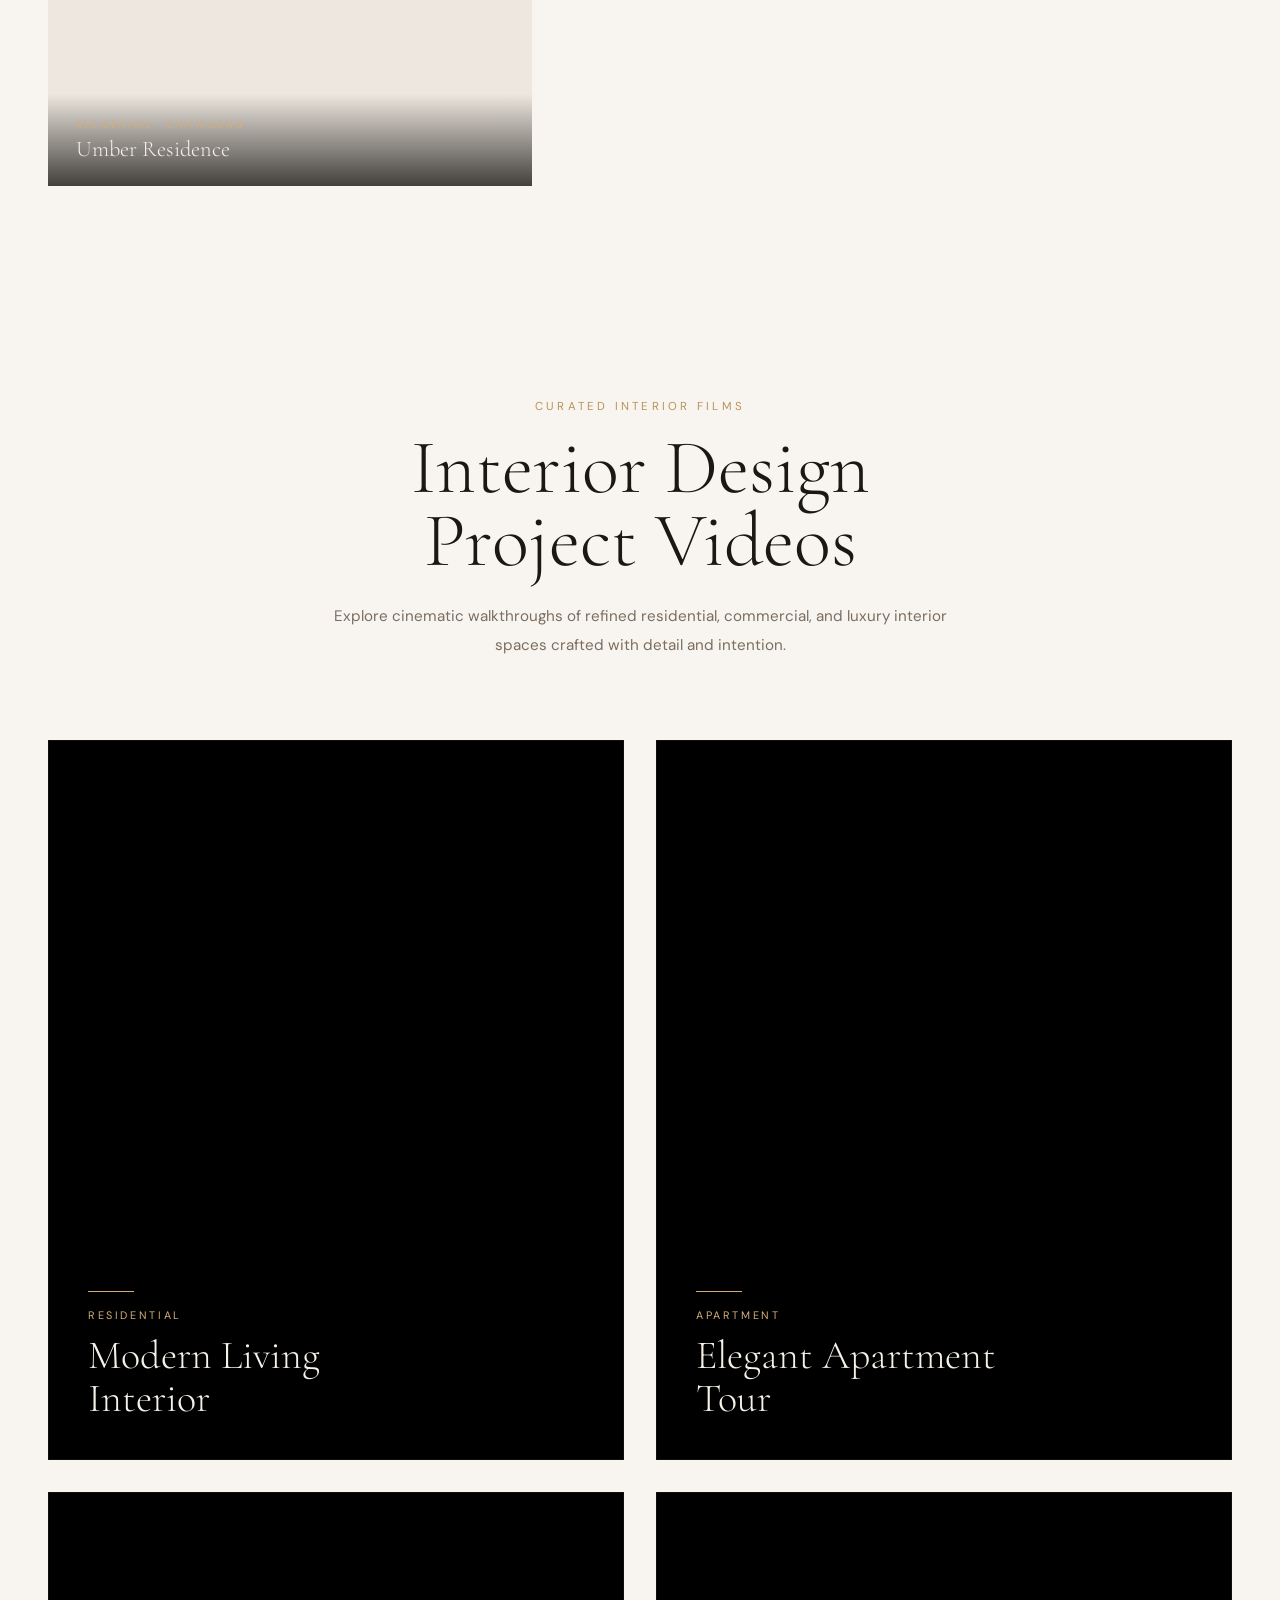
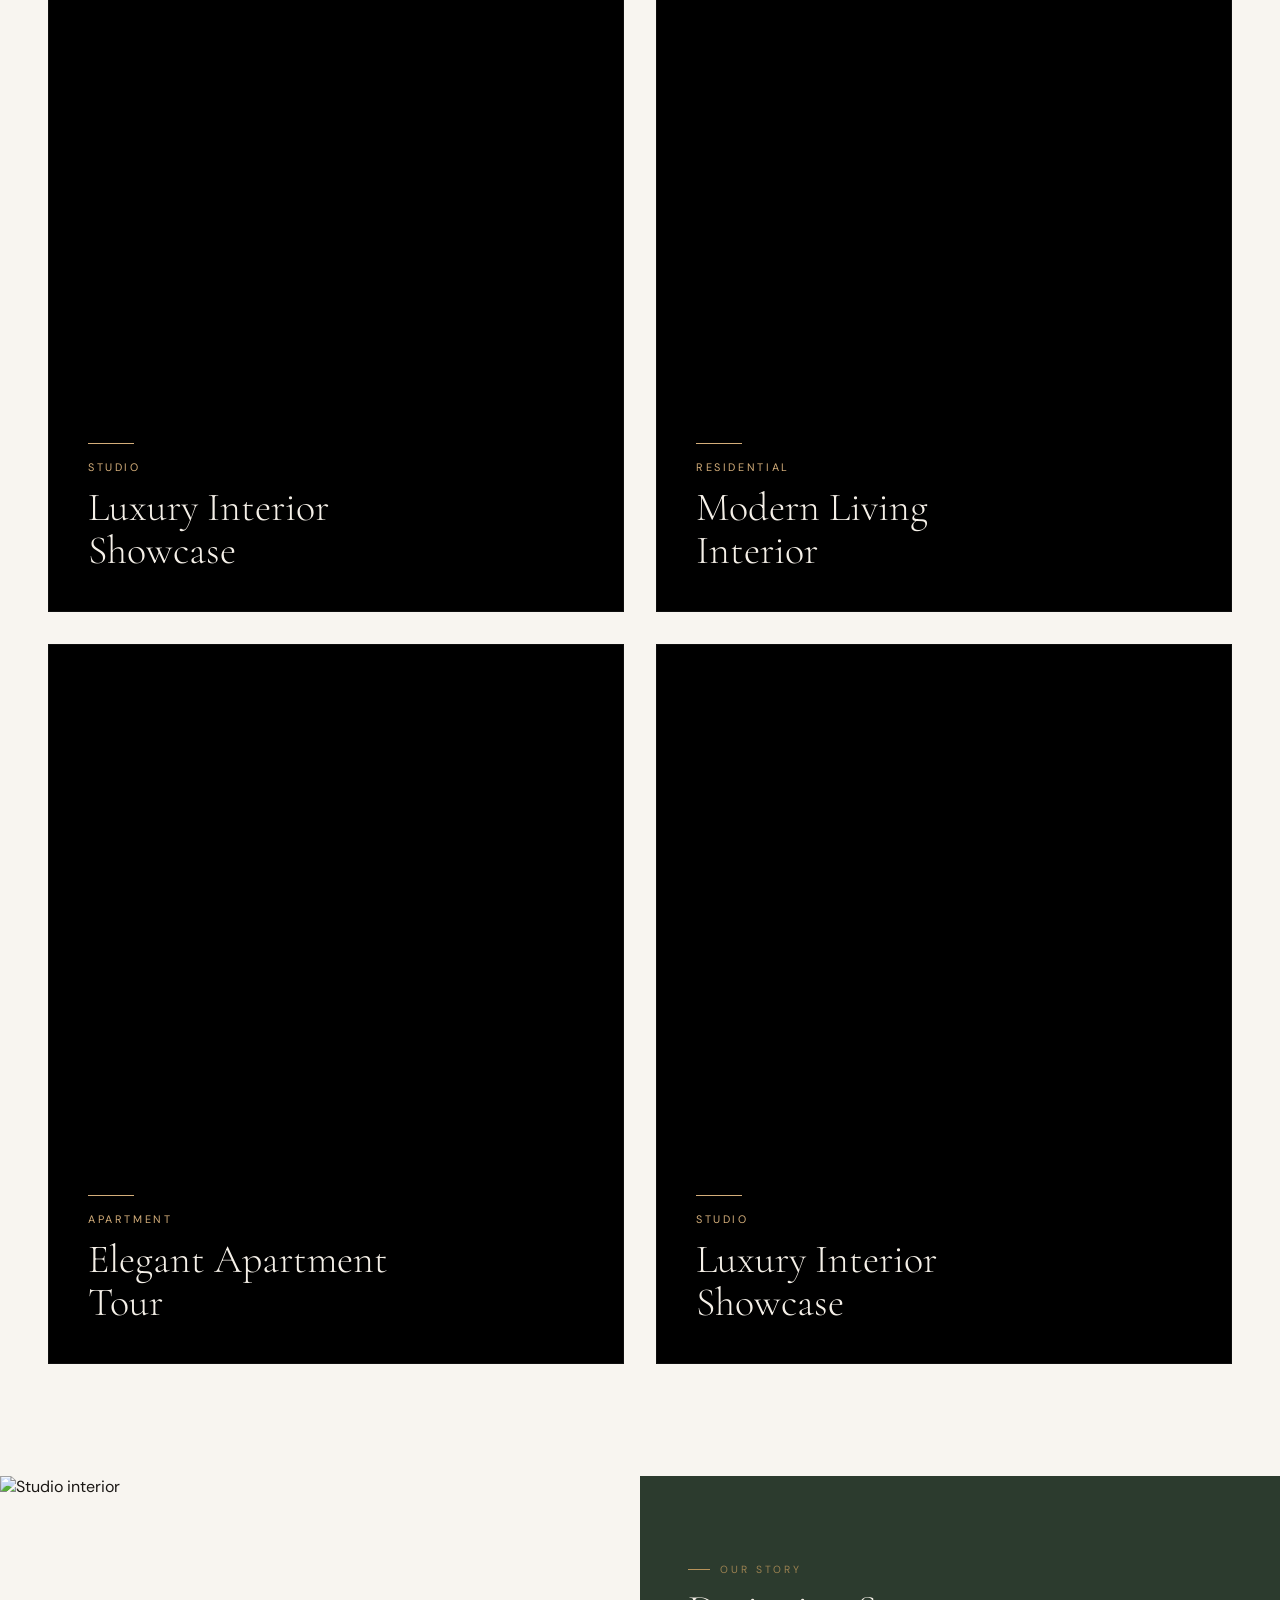
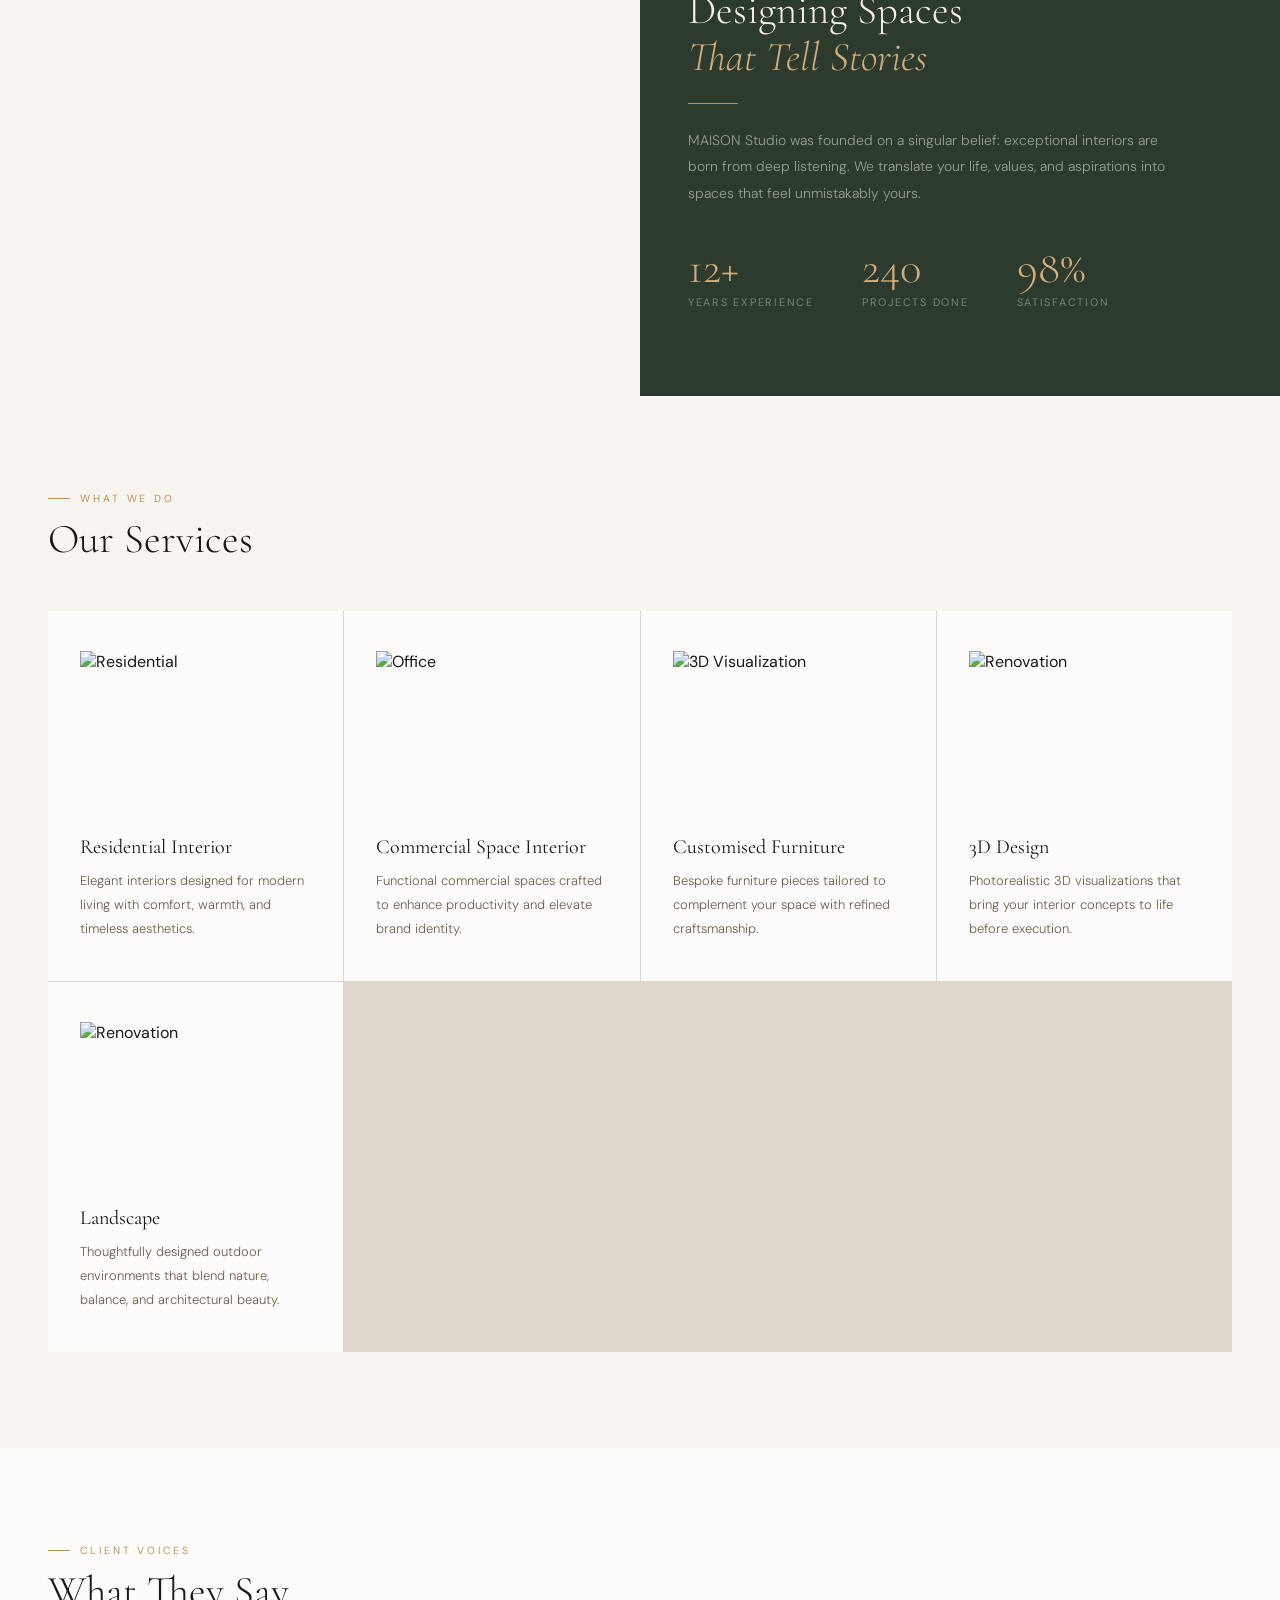
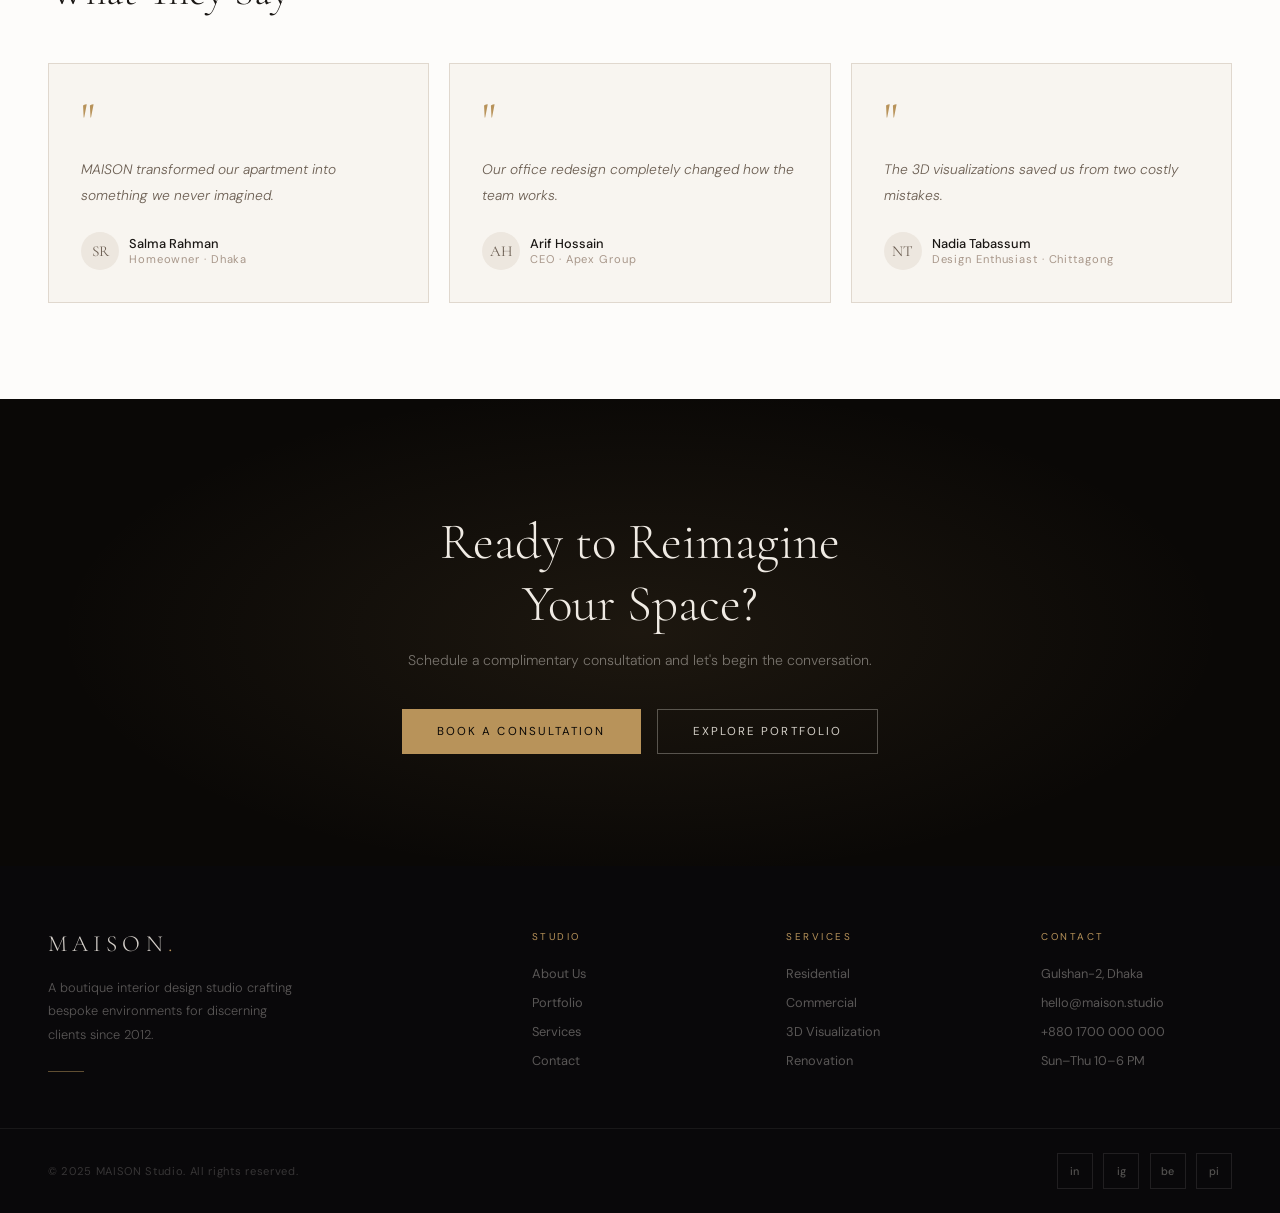
==== commit 91ae1c83: "my interior design projecct is almost ready" ====
--- a/index.html
+++ b/index.html
@@ -1,599 +1,662 @@
 <!DOCTYPE html>
 <html lang="en">
+
 <head>
-<meta charset="UTF-8">
-<meta name="viewport" content="width=device-width, initial-scale=1.0">
-<title>MAISON Studio — Interior Design</title>
-<link href="https://fonts.googleapis.com/css2?family=Cormorant+Garamond:ital,wght@0,300;0,400;0,500;1,300;1,400&family=DM+Sans:opsz,wght@9..40,300;9..40,400;9..40,500&display=swap" rel="stylesheet">
-<style>
-:root {
-  --gold:#B8935A;--gold-l:#D4AE7A;--green:#2C3B2E;--green-mid:#3D5440;--green-l:#EBF0EB;
-  --nav-h:76px;--max:1320px;--pad:clamp(1.25rem,4vw,3rem);--ease:cubic-bezier(.25,.46,.45,.94);
-  --s1:#FDFCFA;--s2:#F8F5F0;--s3:#EDE7DF;--s4:#E0D8CE;
-  --t1:#1A1714;--t2:#6B5E52;--t3:#A8978A;--t4:#C8BAB0;
-  --bd:#E0D8CE;
-}
-[data-theme="dark"]{
-  --s1:#1E1B18;--s2:#141210;--s3:#272320;--s4:#302C28;
-  --t1:#F0EBE4;--t2:#9A8A7A;--t3:#5A4E44;--t4:#3A322C;
-  --bd:#2E2A26;--green-l:#1A2B1C;
-}
-*,*::before,*::after{box-sizing:border-box;margin:0;padding:0}
-html{scroll-behavior:smooth}
-body{font-family:'DM Sans',sans-serif;background:var(--s2);color:var(--t1);transition:background .4s var(--ease),color .4s var(--ease);overflow-x:hidden}
-img{display:block;width:100%;height:100%;object-fit:cover}
-
-.wrap{max-width:var(--max);margin:0 auto;padding-left:var(--pad);padding-right:var(--pad)}
-.sp{padding-top:6rem;padding-bottom:6rem}
-
-/* NAV */
-nav{position:fixed;top:0;left:0;right:0;z-index:200;height:var(--nav-h);background:rgba(248,245,240,.9);backdrop-filter:blur(20px);border-bottom:1px solid var(--bd);transition:background .4s,border-color .4s}
-[data-theme="dark"] nav{background:rgba(20,18,16,.9)}
-.ni{max-width:var(--max);margin:0 auto;padding:0 var(--pad);height:100%;display:flex;align-items:center;justify-content:space-between}
-.logo{font-family:'Cormorant Garamond',serif;font-size:1.45rem;font-weight:300;letter-spacing:.22em;text-transform:uppercase;text-decoration:none;color:var(--t1)}
-.logo span{color:var(--gold)}
-.nls{display:flex;gap:2.5rem;list-style:none}
-.nls a{font-size:.74rem;letter-spacing:.14em;text-transform:uppercase;color:var(--t2);text-decoration:none;transition:color .22s}
-.nls a:hover,.nls a.active{color:var(--t1)}
-.nr{display:flex;align-items:center;gap:1rem}
-.bnav{background:var(--green);color:#fff!important;padding:.52rem 1.35rem;font-size:.72rem;letter-spacing:.12em;text-transform:uppercase;text-decoration:none;font-family:inherit;transition:background .22s;white-space:nowrap;display:inline-block}
-.bnav:hover{background:var(--green-mid)}
-.tbtn{width:36px;height:36px;border:1px solid var(--bd);background:none;cursor:pointer;color:var(--t2);font-size:.95rem;display:flex;align-items:center;justify-content:center;transition:border-color .22s,color .22s}
-.tbtn:hover{color:var(--t1);border-color:var(--t3)}
-.ham{display:none;flex-direction:column;gap:5px;cursor:pointer;background:none;border:none;padding:4px}
-.ham span{display:block;width:22px;height:1px;background:var(--t1);transition:all .3s}
-
-.page{display:none;min-height:100vh;padding-top:var(--nav-h);animation:pi .5s var(--ease)}
-.page.active{display:block}
-@keyframes pi{from{opacity:0;transform:translateY(14px)}to{opacity:1;transform:none}}
-
-/* HERO */
-.hero{position:relative;height:calc(100vh - var(--nav-h));min-height:600px;overflow:hidden;display:flex;align-items:flex-end}
-.hbg{position:absolute;inset:0}
-.hbg img{width:100%;height:100%;object-fit:cover;object-position:center}
-.ho1{position:absolute;inset:0;background:linear-gradient(to right,rgba(10,8,6,.78) 0%,rgba(10,8,6,.3) 55%,rgba(10,8,6,.08) 100%)}
-.ho2{position:absolute;inset:0;background:linear-gradient(to top,rgba(10,8,6,.72) 0%,transparent 55%)}
-.hb{position:relative;z-index:2;padding-bottom:clamp(3rem,6vw,5rem)}
-.eyebrow{font-size:.68rem;letter-spacing:.28em;text-transform:uppercase;color:var(--gold);margin-bottom:1.25rem;display:flex;align-items:center;gap:12px}
-.eyebrow::before{content:'';width:36px;height:1px;background:var(--gold);flex-shrink:0}
-.hero h1{font-family:'Cormorant Garamond',serif;font-size:clamp(2.8rem,5.5vw,5.2rem);font-weight:300;line-height:1.06;color:#F5F0E8;margin-bottom:1.5rem}
-.hero h1 em{font-style:italic;color:var(--gold-l)}
-.hsub{font-size:.9rem;color:rgba(245,240,232,.6);line-height:1.85;max-width:400px;margin-bottom:2.5rem;font-weight:300}
-.hbtns{display:flex;gap:1rem;flex-wrap:wrap}
-.bgold{display:inline-flex;align-items:center;background:var(--gold);color:#0A0806;padding:.9rem 2.2rem;font-size:.72rem;letter-spacing:.18em;text-transform:uppercase;text-decoration:none;font-family:inherit;transition:background .25s,transform .25s;cursor:pointer;border:none}
-.bgold:hover{background:var(--gold-l);transform:translateY(-2px)}
-.bgh{display:inline-flex;align-items:center;border:1px solid rgba(245,240,232,.3);color:rgba(245,240,232,.85);padding:.88rem 2.2rem;font-size:.72rem;letter-spacing:.18em;text-transform:uppercase;text-decoration:none;font-family:inherit;transition:all .25s;background:none;cursor:pointer}
-.bgh:hover{border-color:var(--gold);color:var(--gold)}
-.hscroll{position:absolute;bottom:2.5rem;right:var(--pad);z-index:2;display:flex;flex-direction:column;align-items:center;gap:8px}
-.hscroll span{font-size:.6rem;letter-spacing:.22em;text-transform:uppercase;color:rgba(245,240,232,.35);writing-mode:vertical-rl}
-.sline{width:1px;height:56px;background:linear-gradient(to bottom,rgba(184,147,90,.7),transparent);animation:pulse 2s ease-in-out infinite}
-@keyframes pulse{0%,100%{opacity:.35}50%{opacity:1}}
-
-/* LABELS */
-.lbl{font-size:.65rem;letter-spacing:.28em;text-transform:uppercase;color:var(--gold);display:flex;align-items:center;gap:10px;margin-bottom:.65rem}
-.lbl::before{content:'';width:22px;height:1px;background:var(--gold);flex-shrink:0}
-.h2{font-family:'Cormorant Garamond',serif;font-size:clamp(1.9rem,3.2vw,2.9rem);font-weight:300;line-height:1.15;color:var(--t1)}
-.sub{font-size:.87rem;color:var(--t2);line-height:1.9;font-weight:300;max-width:480px}
-.dg{width:50px;height:1px;background:var(--gold);margin:1.4rem 0}
-.larr{font-size:.74rem;letter-spacing:.12em;text-transform:uppercase;color:var(--t2);text-decoration:none;display:inline-flex;align-items:center;gap:8px;transition:color .22s,gap .22s}
-.larr:hover{color:var(--gold);gap:14px}
-.larr::after{content:'→'}
-
-/* FEATURED PROJECTS */
-.phd{display:flex;align-items:flex-end;justify-content:space-between;margin-bottom:2.5rem;flex-wrap:wrap;gap:1rem}
-.pg{display:grid;grid-template-columns:repeat(12,1fr);gap:1rem}
-.pc{position:relative;overflow:hidden;cursor:pointer;background:var(--s3)}
-.pc:nth-child(1){grid-column:span 7;min-height:500px}
-.pc:nth-child(2){grid-column:span 5;min-height:240px}
-.pc:nth-child(3){grid-column:span 5;min-height:240px}
-.pc img{width:100%;height:100%;object-fit:cover;transition:transform .65s var(--ease)}
-.pc:hover img{transform:scale(1.05)}
-.pci{position:absolute;bottom:0;left:0;right:0;padding:1.5rem 1.75rem;background:linear-gradient(to top,rgba(10,8,6,.75),transparent);z-index:2}
-.pcc{font-size:.6rem;letter-spacing:.2em;text-transform:uppercase;color:var(--gold-l);margin-bottom:.3rem}
-.pcn{font-family:'Cormorant Garamond',serif;font-size:1.4rem;font-weight:300;color:#F5F0E8;line-height:1.2}
-.pc:nth-child(1) .pcn{font-size:1.9rem}
-.pcv{position:absolute;inset:0;background:rgba(10,8,6,0);transition:background .35s;display:flex;align-items:center;justify-content:center;z-index:3}
-.pc:hover .pcv{background:rgba(10,8,6,.18)}
-.pct{background:var(--gold);color:#0A0806;padding:.5rem 1.3rem;font-size:.65rem;letter-spacing:.14em;text-transform:uppercase;opacity:0;transform:translateY(8px);transition:opacity .3s,transform .3s}
-.pc:hover .pct{opacity:1;transform:none}
-
-/* ABOUT STRIP */
-.as{display:grid;grid-template-columns:1fr 1fr}
-.asi{position:relative;min-height:520px;overflow:hidden}
-.asi img{width:100%;height:100%;object-fit:cover}
-.asb{background:var(--green);padding:5rem var(--pad);display:flex;flex-direction:column;justify-content:center}
-.asb .lbl{color:rgba(184,147,90,.8)}
-.asb .h2{color:#F5F0E8}
-.asb .sub{color:rgba(245,240,232,.55)}
-.stats{display:flex;gap:3rem;margin-top:2.5rem;flex-wrap:wrap}
-.sn{font-family:'Cormorant Garamond',serif;font-size:2.8rem;font-weight:300;color:var(--gold-l);line-height:1}
-.sl{font-size:.68rem;letter-spacing:.16em;text-transform:uppercase;color:rgba(245,240,232,.4);margin-top:4px}
-
-/* SERVICES STRIP */
-.svcg{display:grid;grid-template-columns:repeat(4,1fr);gap:1px;background:var(--bd);margin-top:3rem}
-.sc{background:var(--s1);padding:2.5rem 2rem;position:relative;overflow:hidden;cursor:pointer;transition:background .3s}
-.sc::after{content:'';position:absolute;bottom:0;left:0;right:0;height:2px;background:var(--gold);transform:scaleX(0);transform-origin:left;transition:transform .4s var(--ease)}
-.sc:hover{background:var(--green-l)}
-.sc:hover::after{transform:scaleX(1)}
-.sci{width:100%;height:160px;margin-bottom:1.5rem;overflow:hidden}
-.sci img{transition:transform .5s var(--ease)}
-.sc:hover .sci img{transform:scale(1.06)}
-.scn{font-family:'Cormorant Garamond',serif;font-size:1.25rem;font-weight:400;color:var(--t1);margin-bottom:.65rem}
-.scd{font-size:.81rem;color:var(--t2);line-height:1.85;font-weight:300}
-
-/* TESTIMONIALS */
-.tw{background:var(--s1)}
-.tg{display:grid;grid-template-columns:repeat(3,1fr);gap:1.25rem;margin-top:3rem}
-.tc{border:1px solid var(--bd);padding:2rem;background:var(--s2)}
-.tcq{font-family:'Cormorant Garamond',serif;font-size:3rem;color:var(--gold);line-height:1;margin-bottom:.75rem}
-.tct{font-size:.86rem;color:var(--t2);line-height:1.9;font-style:italic;font-weight:300;margin-bottom:1.5rem}
-.tca{display:flex;align-items:center;gap:10px}
-.tcav{width:38px;height:38px;border-radius:50%;background:var(--s3);display:flex;align-items:center;justify-content:center;font-family:'Cormorant Garamond',serif;font-size:.95rem;color:var(--t2);flex-shrink:0}
-.tcn{font-size:.8rem;font-weight:500;color:var(--t1)}
-.tcr{font-size:.7rem;color:var(--t3);letter-spacing:.08em}
-
-/* CTA — always dark */
-.cta{background:#0A0806;padding:7rem var(--pad);text-align:center;position:relative;overflow:hidden}
-.cta::before{content:'';position:absolute;inset:0;background:radial-gradient(ellipse 65% 75% at 50% 50%,rgba(184,147,90,.11),transparent 70%);pointer-events:none}
-.cta h2{font-family:'Cormorant Garamond',serif;font-size:clamp(2rem,4vw,3.4rem);font-weight:300;color:#F0EBE4;margin-bottom:1rem;position:relative}
-.cta p{color:rgba(240,235,228,.45);font-size:.88rem;margin-bottom:2.5rem;position:relative;font-weight:300}
-.ctab{display:flex;justify-content:center;gap:1rem;flex-wrap:wrap;position:relative}
-
-/* FOOTER — always dark */
-footer{background:#09080A}
-.ftt{border-bottom:1px solid rgba(240,235,228,.07);padding:4rem var(--pad) 3.5rem}
-.fti{max-width:var(--max);margin:0 auto}
-.ftg{display:grid;grid-template-columns:2.2fr 1fr 1fr 1fr;gap:4rem}
-.ftlo{font-family:'Cormorant Garamond',serif;font-size:1.45rem;font-weight:300;letter-spacing:.22em;text-transform:uppercase;text-decoration:none;color:rgba(240,235,228,.88);display:block;margin-bottom:1.1rem}
-.ftlo span{color:var(--gold)}
-.fttag{font-size:.8rem;color:rgba(240,235,228,.35);line-height:1.85;font-weight:300;max-width:250px;margin-bottom:1.5rem}
-.ftln{width:36px;height:1px;background:var(--gold);opacity:.5}
-.fth{font-size:.62rem;letter-spacing:.25em;text-transform:uppercase;color:var(--gold);margin-bottom:1.4rem}
-.ftls{list-style:none;display:flex;flex-direction:column;gap:.75rem}
-.ftls a{font-size:.8rem;color:rgba(240,235,228,.35);text-decoration:none;transition:color .22s,padding-left .22s;display:block}
-.ftls a:hover{color:rgba(240,235,228,.82);padding-left:4px}
-.ftb{padding:1.5rem var(--pad)}
-.ftbi{max-width:var(--max);margin:0 auto;display:flex;justify-content:space-between;align-items:center;flex-wrap:wrap;gap:1rem}
-.ftcp{font-size:.7rem;color:rgba(240,235,228,.2);letter-spacing:.06em}
-.sr{display:flex;gap:.65rem}
-.sa{width:36px;height:36px;border:1px solid rgba(240,235,228,.1);display:flex;align-items:center;justify-content:center;color:rgba(240,235,228,.32);font-size:.68rem;font-weight:500;text-decoration:none;transition:border-color .22s,color .22s,background .22s}
-.sa:hover{border-color:var(--gold);color:var(--gold);background:rgba(184,147,90,.08)}
-
-/* ABOUT PAGE */
-.abh{display:grid;grid-template-columns:1fr 1fr;gap:6vw;align-items:center}
-.abp{position:relative}
-.abf{height:560px;overflow:hidden;position:relative}
-.abf img{width:100%;height:100%;object-fit:cover}
-.abb{position:absolute;bottom:-20px;left:-20px;width:118px;height:118px;background:var(--gold);display:flex;align-items:center;justify-content:center;flex-direction:column;z-index:2}
-.abbn{font-family:'Cormorant Garamond',serif;font-size:2.2rem;font-weight:300;color:#0A0806;line-height:1}
-.abbl{font-size:.58rem;letter-spacing:.16em;text-transform:uppercase;color:rgba(10,8,6,.65);margin-top:4px}
-.exg{display:grid;grid-template-columns:1fr 1fr;gap:1rem;margin-top:2rem}
-.exi{border-left:2px solid var(--gold);padding-left:1rem}
-.ext{font-size:.81rem;font-weight:500;color:var(--t1)}
-.exs{font-size:.74rem;color:var(--t2);margin-top:2px}
-.prg{display:grid;grid-template-columns:repeat(4,1fr);gap:1px;background:var(--bd);margin-top:2.5rem}
-.prs{background:var(--s1);padding:2rem 1.5rem}
-.prn{font-family:'Cormorant Garamond',serif;font-size:2rem;color:var(--gold);font-weight:300}
-.prt{font-family:'Cormorant Garamond',serif;font-size:1.05rem;color:var(--t1);margin:.7rem 0 .45rem}
-.prd{font-size:.78rem;color:var(--t2);line-height:1.8;font-weight:300}
-.tmg{display:grid;grid-template-columns:repeat(4,1fr);gap:1.5rem;margin-top:3rem}
-.tmc{text-align:center}
-.tmp{height:280px;overflow:hidden;margin-bottom:1.1rem}
-.tmp img{object-position:center top;transition:transform .5s var(--ease)}
-.tmc:hover .tmp img{transform:scale(1.04)}
-.tmn{font-family:'Cormorant Garamond',serif;font-size:1.15rem;color:var(--t1)}
-.tmr{font-size:.68rem;letter-spacing:.14em;text-transform:uppercase;color:var(--gold);margin-top:4px}
-
-/* PORTFOLIO */
-.pff{display:flex;gap:.5rem;flex-wrap:wrap;margin-bottom:3rem}
-.fb{padding:.52rem 1.35rem;font-size:.7rem;letter-spacing:.14em;text-transform:uppercase;border:1px solid var(--bd);background:var(--s1);color:var(--t2);cursor:pointer;transition:all .22s;font-family:inherit}
-.fb:hover,.fb.active{background:var(--t1);color:var(--s1);border-color:var(--t1)}
-.msn{columns:3;column-gap:1rem}
-.mi{break-inside:avoid;margin-bottom:1rem;position:relative;overflow:hidden;cursor:pointer}
-.mi img{width:100%;display:block;transition:transform .6s var(--ease)}
-.mi:hover img{transform:scale(1.05)}
-.mih{position:absolute;inset:0;background:rgba(10,8,6,0);transition:background .35s;display:flex;flex-direction:column;justify-content:flex-end;padding:1.5rem}
-.mi:hover .mih{background:rgba(10,8,6,.62)}
-.mic{font-size:.6rem;letter-spacing:.18em;text-transform:uppercase;color:var(--gold-l);margin-bottom:3px;opacity:0;transform:translateY(10px);transition:opacity .3s .05s,transform .3s .05s}
-.mil{font-family:'Cormorant Garamond',serif;font-size:1.1rem;color:#F5F0E8;opacity:0;transform:translateY(10px);transition:opacity .3s,transform .3s}
-.mi:hover .mic,.mi:hover .mil{opacity:1;transform:none}
-
-/* SERVICES PAGE */
-.sbg{display:grid;grid-template-columns:1fr 1fr;gap:1px;background:var(--bd);margin-top:3rem}
-.sbc{background:var(--s1);padding:3rem 2.5rem;transition:background .3s;cursor:pointer}
-.sbc:hover{background:var(--green-l)}
-.sbci{width:100%;height:200px;margin-bottom:1.5rem;overflow:hidden}
-.sbci img{transition:transform .55s var(--ease)}
-.sbc:hover .sbci img{transform:scale(1.05)}
-.sbcn{font-size:.65rem;letter-spacing:.24em;text-transform:uppercase;color:var(--gold);margin-bottom:.5rem;display:flex;align-items:center;gap:8px}
-.sbcn::before{content:'';width:18px;height:1px;background:var(--gold)}
-.sbct{font-family:'Cormorant Garamond',serif;font-size:1.55rem;color:var(--t1);margin-bottom:.7rem}
-.sbcd{font-size:.83rem;color:var(--t2);line-height:1.85;font-weight:300;margin-bottom:1.4rem}
-.sbcl{list-style:none;display:flex;flex-direction:column;gap:.45rem}
-.sbcl li{font-size:.79rem;color:var(--t2);padding-left:1rem;position:relative}
-.sbcl li::before{content:'—';position:absolute;left:0;color:var(--gold)}
-.pbg{background:var(--s1)}
-.pcg{display:grid;grid-template-columns:repeat(3,1fr);gap:1.5rem;margin-top:3rem}
-.pcard{border:1px solid var(--bd);padding:2.5rem 2rem;position:relative;background:var(--s2)}
-.pcard.feat{border-color:var(--gold)}
-.pbdg{position:absolute;top:-1px;left:50%;transform:translateX(-50%);background:var(--gold);color:#0A0806;font-size:.63rem;letter-spacing:.16em;text-transform:uppercase;padding:4px 16px;white-space:nowrap;font-weight:500}
-.ptier{font-size:.7rem;letter-spacing:.18em;text-transform:uppercase;color:var(--t2);margin-bottom:1rem}
-.pamt{font-family:'Cormorant Garamond',serif;font-size:2.7rem;font-weight:300;color:var(--t1);line-height:1}
-.pper{font-size:.78rem;color:var(--t3);margin-left:3px}
-.pdv{width:100%;height:1px;background:var(--bd);margin:1.4rem 0}
-.pfl{list-style:none;display:flex;flex-direction:column;gap:.55rem;margin-bottom:1.75rem}
-.pfl li{font-size:.8rem;color:var(--t2);display:flex;align-items:center;gap:8px}
-.pfl li::before{content:'✓';color:var(--gold);font-size:.72rem;flex-shrink:0}
-
-/* CONTACT */
-.cl{display:grid;grid-template-columns:1fr 1.3fr;min-height:calc(100vh - var(--nav-h))}
-.cip{background:var(--green);padding:5rem var(--pad);display:flex;flex-direction:column;justify-content:center}
-.cip .lbl{color:rgba(184,147,90,.75)}
-.cip .h2{color:#F5F0E8;margin-bottom:.85rem}
-.cip .sub{color:rgba(245,240,232,.52);margin-bottom:2.5rem}
-.cids{display:flex;flex-direction:column;gap:1.75rem;margin-bottom:2.5rem}
-.cii{display:flex;gap:1rem;align-items:flex-start}
-.ciin{width:40px;height:40px;border:1px solid rgba(184,147,90,.28);display:flex;align-items:center;justify-content:center;color:var(--gold);flex-shrink:0;font-size:1rem}
-.cil{font-size:.65rem;letter-spacing:.16em;text-transform:uppercase;color:rgba(245,240,232,.38);margin-bottom:3px}
-.civ{font-size:.88rem;color:rgba(245,240,232,.78);font-weight:300}
-.mapbox{height:200px;background:rgba(44,59,46,.55);border:1px solid rgba(184,147,90,.18);display:flex;align-items:center;justify-content:center;position:relative;overflow:hidden;margin-bottom:2rem}
-.mapgrid{position:absolute;inset:0;background-image:linear-gradient(rgba(184,147,90,.07) 1px,transparent 1px),linear-gradient(90deg,rgba(184,147,90,.07) 1px,transparent 1px);background-size:28px 28px}
-.mpin{font-size:1.4rem;position:relative;z-index:1}
-.mlbl{font-size:.72rem;color:rgba(245,240,232,.42);margin-top:6px;position:relative;z-index:1;letter-spacing:.1em}
-.cfp{padding:5rem var(--pad);background:var(--s1);display:flex;flex-direction:column;justify-content:center}
-.cft{font-family:'Cormorant Garamond',serif;font-size:1.75rem;font-weight:300;color:var(--t1);margin-bottom:2.25rem}
-.fr{display:grid;grid-template-columns:1fr 1fr;gap:1rem}
-.fg{margin-bottom:1.1rem}
-.fg label{display:block;font-size:.68rem;letter-spacing:.15em;text-transform:uppercase;color:var(--t2);margin-bottom:.45rem}
-.fg input,.fg textarea,.fg select{width:100%;background:var(--s2);border:1px solid var(--bd);padding:.82rem 1rem;font-size:.86rem;color:var(--t1);font-family:inherit;outline:none;transition:border-color .22s;font-weight:300}
-.fg input:focus,.fg textarea:focus,.fg select:focus{border-color:var(--gold)}
-.fg textarea{resize:vertical;min-height:130px}
-.fg select{appearance:none;cursor:pointer}
-.bsub{background:var(--green);color:#fff;border:none;padding:1rem 2.4rem;font-size:.72rem;letter-spacing:.18em;text-transform:uppercase;cursor:pointer;font-family:inherit;transition:background .3s;width:100%;margin-top:.4rem}
-.bsub:hover{background:var(--green-mid)}
-
-/* WA */
-.wa{position:fixed;bottom:1.75rem;right:1.75rem;width:52px;height:52px;background:#25D366;border-radius:50%;display:flex;align-items:center;justify-content:center;z-index:300;box-shadow:0 4px 20px rgba(37,211,102,.35);transition:transform .3s,box-shadow .3s;text-decoration:none}
-.wa:hover{transform:scale(1.1);box-shadow:0 6px 28px rgba(37,211,102,.5)}
-.wa svg{width:27px;height:27px;fill:#fff}
-
-/* RESPONSIVE */
-@media(max-width:1100px){.ftg{grid-template-columns:1fr 1fr;gap:2.5rem}.svcg{grid-template-columns:repeat(2,1fr)}.tmg,.prg{grid-template-columns:repeat(2,1fr)}}
-@media(max-width:900px){
-  :root{--nav-h:62px}
-  .nls,.bnav{display:none}
-  .ham{display:flex}
-  .nls.mob{display:flex;flex-direction:column;position:fixed;top:62px;left:0;right:0;background:var(--s1);border-bottom:1px solid var(--bd);padding:1.5rem var(--pad);gap:1.25rem;z-index:199}
-  [data-theme="dark"] .nls.mob{background:var(--s1)}
-  .hero h1{font-size:2.6rem}
-  .pg{grid-template-columns:1fr}
-  .pc:nth-child(1),.pc:nth-child(2),.pc:nth-child(3){grid-column:span 1;min-height:280px}
-  .as{grid-template-columns:1fr}.asi{min-height:300px;order:-1}
-  .abh{grid-template-columns:1fr}
-  .sbg{grid-template-columns:1fr}
-  .cl{grid-template-columns:1fr}
-  .pcg{grid-template-columns:1fr}
-  .msn{columns:2}
-  .tg{grid-template-columns:1fr}
-}
-@media(max-width:600px){
-  .msn{columns:1}.ftg{grid-template-columns:1fr}.svcg{grid-template-columns:1fr}
-  .fr{grid-template-columns:1fr}.stats{gap:2rem}.exg{grid-template-columns:1fr}
-  .tmg{grid-template-columns:1fr 1fr}.prg{grid-template-columns:1fr}
-}
-</style>
+    <meta charset="UTF-8" />
+    <meta name="viewport" content="width=device-width, initial-scale=1.0" />
+    <title>MAISON Studio — Interior Design</title>
+
+    <link
+        href="https://fonts.googleapis.com/css2?family=Cormorant+Garamond:ital,wght@0,300;0,400;0,500;1,300;1,400&family=DM+Sans:opsz,wght@9..40,300;9..40,400;9..40,500&display=swap"
+        rel="stylesheet">
+
+    <link rel="stylesheet" href="css/style.css">
 </head>
+
 <body>
 
-<nav>
-  <div class="ni">
-    <a class="logo" href="#" onclick="go('home')">MAISON<span>.</span></a>
-    <ul class="nls" id="navLinks">
-      <li><a href="#" onclick="go('home')" class="active" id="nl-home">Home</a></li>
-      <li><a href="#" onclick="go('about')" id="nl-about">About</a></li>
-      <li><a href="#" onclick="go('portfolio')" id="nl-portfolio">Portfolio</a></li>
-      <li><a href="#" onclick="go('services')" id="nl-services">Services</a></li>
-      <li><a href="#" onclick="go('contact')" id="nl-contact">Contact</a></li>
-    </ul>
-    <div class="nr">
-      <button class="tbtn" id="tBtn" onclick="toggleTheme()">☽</button>
-      <a class="bnav" href="#" onclick="go('contact')">Get Quote</a>
-      <button class="ham" onclick="toggleMob()"><span></span><span></span><span></span></button>
+    <!-- ================= NAVBAR ================= -->
+
+    <nav>
+        <div class="ni">
+
+            <a class="logo" href="index.html">
+                MAISON<span>.</span>
+            </a>
+
+            <ul class="nls" id="navLinks">
+                <li><a href="index.html" class="active">Home</a></li>
+                <li><a href="about.html">About</a></li>
+                <li><a href="portfolio.html">Portfolio</a></li>
+                <li><a href="services.html">Services</a></li>
+                <li><a href="contact.html">Contact</a></li>
+            </ul>
+
+            <div class="nr">
+                <button class="tbtn" id="tBtn" onclick="toggleTheme()">☽</button>
+
+                <a class="bnav" href="contact.html">
+                    Get Quote
+                </a>
+
+                <button class="ham" onclick="toggleMob()">
+                    <span></span>
+                    <span></span>
+                    <span></span>
+                </button>
+            </div>
+
+        </div>
+    </nav>
+
+    <!-- ================= HERO ================= -->
+
+    <div class="hero">
+
+        <div class="hbg">
+            <img src="https://images.unsplash.com/photo-1618221195710-dd6b41faaea6?w=1800&q=85&auto=format&fit=crop"
+                alt="Luxury living room">
+        </div>
+
+        <div class="ho1"></div>
+        <div class="ho2"></div>
+
+        <div class="wrap hb">
+
+            <div class="eyebrow">
+                Interior Design Studio · Est. 2012
+            </div>
+
+            <h1>
+                Where <em>Elegance</em><br>
+                Meets Purpose
+            </h1>
+
+            <p class="hsub">
+                Crafting bespoke living and working spaces that reflect your identity — refined, considered, and
+                enduring.
+            </p>
+
+            <div class="hbtns">
+                <a class="bgold" href="portfolio.html">
+                    View Portfolio
+                </a>
+
+                <a class="bgh" href="contact.html">
+                    Get Consultation
+                </a>
+            </div>
+
+        </div>
+
+        <div class="hscroll">
+            <div class="sline"></div>
+            <span>Scroll</span>
+        </div>
+
     </div>
-  </div>
-</nav>
-
-<!-- ═══════════════ HOME ═══════════════ -->
-<div class="page active" id="page-home">
-
-  <div class="hero">
-    <div class="hbg"><img src="https://images.unsplash.com/photo-1618221195710-dd6b41faaea6?w=1800&q=85&auto=format&fit=crop" alt="Luxury living room"></div>
-    <div class="ho1"></div><div class="ho2"></div>
-    <div class="wrap hb">
-      <div class="eyebrow">Interior Design Studio · Est. 2012</div>
-      <h1>Where <em>Elegance</em><br>Meets Purpose</h1>
-      <p class="hsub">Crafting bespoke living and working spaces that reflect your identity — refined, considered, and enduring.</p>
-      <div class="hbtns">
-        <a class="bgold" href="#" onclick="go('portfolio')">View Portfolio</a>
-        <a class="bgh" href="#" onclick="go('contact')">Get Consultation</a>
-      </div>
+
+    <!-- ================= FEATURED PROJECTS ================= -->
+
+    <section class="sp">
+
+        <div class="wrap">
+
+            <div class="phd">
+
+                <div>
+                    <div class="lbl">Selected Work</div>
+                    <h2 class="h2">Featured Projects</h2>
+                </div>
+
+                <a class="larr" href="portfolio.html">
+                    All Projects
+                </a>
+
+            </div>
+
+            <div class="pg">
+
+                <div class="pc">
+                    <img src="https://images.unsplash.com/photo-1600210492493-0946911123ea?w=1100&q=85&auto=format&fit=crop"
+                        alt="Verde Penthouse">
+
+                    <div class="pci">
+                        <div class="pcc">Residential · Dhaka</div>
+                        <div class="pcn">The Verde Penthouse</div>
+                    </div>
+
+                    <div class="pcv">
+                        <div class="pct">View Project</div>
+                    </div>
+                </div>
+
+                <div class="pc">
+                    <img src="https://images.unsplash.com/photo-1497366216548-37526070297c?w=900&q=85&auto=format&fit=crop"
+                        alt="Apex HQ">
+
+                    <div class="pci">
+                        <div class="pcc">Office · Gulshan</div>
+                        <div class="pcn">Apex HQ</div>
+                    </div>
+
+                    <div class="pcv">
+                        <div class="pct">View Project</div>
+                    </div>
+                </div>
+
+                <div class="pc">
+                    <img src="https://images.unsplash.com/photo-1616594039964-ae9021a400a0?w=900&q=85&auto=format&fit=crop"
+                        alt="Umber Residence">
+
+                    <div class="pci">
+                        <div class="pcc">Residential · Chittagong</div>
+                        <div class="pcn">Umber Residence</div>
+                    </div>
+
+                    <div class="pcv">
+                        <div class="pct">View Project</div>
+                    </div>
+                </div>
+
+            </div>
+
+        </div>
+
+    </section>
+
+    <!-- ================= VIDEO SHOWCASE ================= -->
+
+    <section class="video-showcase sp">
+        <!-- title -->
+        <div class="video-heading">
+
+            <span class="video-subtitle">
+                Curated Interior Films
+            </span>
+
+            <h2>
+                Interior Design<br>
+                Project Videos
+            </h2>
+
+            <p>
+                Explore cinematic walkthroughs of refined residential,
+                commercial, and luxury interior spaces crafted with detail and intention.
+            </p>
+
+        </div>
+            <!-- title -->
+        <div class="wrap">
+
+            <div class="video-grid">
+
+                <!-- VIDEO 1 -->
+
+                <div class="video-card">
+
+                    <iframe
+                        src="https://www.youtube.com/embed/NoWyNgAQe34?autoplay=1&mute=1&loop=1&playlist=NoWyNgAQe34&controls=0&showinfo=0&rel=0"
+                        title="Interior Design Video" frameborder="0" allow="autoplay; encrypted-media" allowfullscreen>
+                    </iframe>
+
+                    <div class="video-overlay"></div>
+
+                    <div class="video-content">
+                        <span>Residential</span>
+                        <h3>Modern Living Interior</h3>
+                    </div>
+
+                </div>
+
+                <!-- VIDEO 2 -->
+                <div class="video-card">
+
+                    <iframe
+                        src="https://www.youtube.com/embed/LXb3EKWsInQ?autoplay=1&mute=1&loop=1&playlist=LXb3EKWsInQ&controls=0&showinfo=0&rel=0"
+                        title="Luxury Apartment" frameborder="0" allow="autoplay; encrypted-media" allowfullscreen>
+                    </iframe>
+
+                    <div class="video-overlay"></div>
+
+                    <div class="video-content">
+                        <span>Apartment</span>
+                        <h3>Elegant Apartment Tour</h3>
+                    </div>
+
+                </div>
+
+                <!-- VIDEO 3 -->
+
+                <div class="video-card">
+
+                    <iframe
+                        src="https://www.youtube.com/embed/aqz-KE-bpKQ?autoplay=1&mute=1&loop=1&playlist=aqz-KE-bpKQ&controls=0&showinfo=0&rel=0"
+                        title="Interior Showcase" frameborder="0" allow="autoplay; encrypted-media" allowfullscreen>
+                    </iframe>
+
+                    <div class="video-overlay"></div>
+
+                    <div class="video-content">
+                        <span>Studio</span>
+                        <h3>Luxury Interior Showcase</h3>
+                    </div>
+
+                </div>
+
+                <!-- VIDEO 4 -->
+
+                <div class="video-card">
+
+                    <iframe
+                        src="https://www.youtube.com/embed/NoWyNgAQe34?autoplay=1&mute=1&loop=1&playlist=NoWyNgAQe34&controls=0&showinfo=0&rel=0"
+                        title="Interior Design Video" frameborder="0" allow="autoplay; encrypted-media" allowfullscreen>
+                    </iframe>
+
+                    <div class="video-overlay"></div>
+
+                    <div class="video-content">
+                        <span>Residential</span>
+                        <h3>Modern Living Interior</h3>
+                    </div>
+
+                </div>
+
+                <!-- VIDEO 5 -->
+
+                <div class="video-card">
+
+                    <iframe
+                        src="https://www.youtube.com/embed/LXb3EKWsInQ?autoplay=1&mute=1&loop=1&playlist=LXb3EKWsInQ&controls=0&showinfo=0&rel=0"
+                        title="Luxury Apartment" frameborder="0" allow="autoplay; encrypted-media" allowfullscreen>
+                    </iframe>
+
+                    <div class="video-overlay"></div>
+
+                    <div class="video-content">
+                        <span>Apartment</span>
+                        <h3>Elegant Apartment Tour</h3>
+                    </div>
+
+                </div>
+
+                <!-- VIDEO 6 -->
+
+                <div class="video-card">
+
+                    <iframe
+                        src="https://www.youtube.com/embed/aqz-KE-bpKQ?autoplay=1&mute=1&loop=1&playlist=aqz-KE-bpKQ&controls=0&showinfo=0&rel=0"
+                        title="Interior Showcase" frameborder="0" allow="autoplay; encrypted-media" allowfullscreen>
+                    </iframe>
+
+                    <div class="video-overlay"></div>
+
+                    <div class="video-content">
+                        <span>Studio</span>
+                        <h3>Luxury Interior Showcase</h3>
+                    </div>
+
+                </div>
+
+            </div>
+
+        </div>
+
+    </section>
+
+    <!-- ================= ABOUT STRIP ================= -->
+
+    <div class="as">
+
+        <div class="asi">
+            <img src="https://images.unsplash.com/photo-1586023492125-27b2c045efd7?w=1000&q=85&auto=format&fit=crop"
+                alt="Studio interior">
+        </div>
+
+        <div class="asb">
+
+            <div class="lbl">Our Story</div>
+
+            <h2 class="h2" style="color:#F5F0E8">
+                Designing Spaces<br>
+                <em style="font-style:italic;color:var(--gold-l)">
+                    That Tell Stories
+                </em>
+            </h2>
+
+            <div class="dg"></div>
+
+            <p class="sub">
+                MAISON Studio was founded on a singular belief: exceptional interiors are born from deep listening.
+                We translate your life, values, and aspirations into spaces that feel unmistakably yours.
+            </p>
+
+            <div class="stats">
+
+                <div>
+                    <div class="sn">12+</div>
+                    <div class="sl">Years Experience</div>
+                </div>
+
+                <div>
+                    <div class="sn">240</div>
+                    <div class="sl">Projects Done</div>
+                </div>
+
+                <div>
+                    <div class="sn">98%</div>
+                    <div class="sl">Satisfaction</div>
+                </div>
+
+            </div>
+
+        </div>
+
     </div>
-    <div class="hscroll"><div class="sline"></div><span>Scroll</span></div>
-  </div>
-
-  <section class="sp">
-    <div class="wrap">
-      <div class="phd">
-        <div><div class="lbl">Selected Work</div><h2 class="h2">Featured Projects</h2></div>
-        <a class="larr" href="#" onclick="go('portfolio')">All Projects</a>
-      </div>
-      <div class="pg">
-        <div class="pc" onclick="go('portfolio')">
-          <img src="https://images.unsplash.com/photo-1600210492493-0946911123ea?w=1100&q=85&auto=format&fit=crop" alt="Verde Penthouse">
-          <div class="pci"><div class="pcc">Residential · Dhaka</div><div class="pcn">The Verde Penthouse</div></div>
-          <div class="pcv"><div class="pct">View Project</div></div>
-        </div>
-        <div class="pc" onclick="go('portfolio')">
-          <img src="https://images.unsplash.com/photo-1497366216548-37526070297c?w=900&q=85&auto=format&fit=crop" alt="Apex HQ">
-          <div class="pci"><div class="pcc">Office · Gulshan</div><div class="pcn">Apex HQ</div></div>
-          <div class="pcv"><div class="pct">View Project</div></div>
-        </div>
-        <div class="pc" onclick="go('portfolio')">
-          <img src="https://images.unsplash.com/photo-1616594039964-ae9021a400a0?w=900&q=85&auto=format&fit=crop" alt="Umber Residence">
-          <div class="pci"><div class="pcc">Residential · Chittagong</div><div class="pcn">Umber Residence</div></div>
-          <div class="pcv"><div class="pct">View Project</div></div>
-        </div>
-      </div>
+
+    <!-- ================= SERVICES ================= -->
+
+    <section class="sp">
+
+        <div class="wrap">
+
+            <div class="lbl">What We Do</div>
+
+            <h2 class="h2">Our Services</h2>
+
+            <div class="svcg">
+
+                <div class="sc">
+
+                    <div class="sci">
+                        <img src="https://images.unsplash.com/photo-1567767292278-a4f21aa2d36e?w=600&q=80&auto=format&fit=crop"
+                            alt="Residential">
+                    </div>
+
+                    <div class="scn">Residential Interior</div>
+
+                    <p class="scd">
+                        Elegant interiors designed for modern living with comfort, warmth, and timeless aesthetics.
+                    </p>
+
+                </div>
+
+                <div class="sc">
+
+                    <div class="sci">
+                        <img src="https://images.unsplash.com/photo-1497366754035-f200968a6e72?w=600&q=80&auto=format&fit=crop"
+                            alt="Office">
+                    </div>
+
+                    <div class="scn">Commercial Space Interior</div>
+
+                    <p class="scd">
+                        Functional commercial spaces crafted to enhance productivity and elevate brand identity.
+                    </p>
+
+                </div>
+
+                <div class="sc">
+
+                    <div class="sci">
+                        <img src="https://images.unsplash.com/photo-1600585154340-be6161a56a0c?w=600&q=80&auto=format&fit=crop"
+                            alt="3D Visualization">
+                    </div>
+
+                    <div class="scn">Customised Furniture</div>
+
+                    <p class="scd">
+                        Bespoke furniture pieces tailored to complement your space with refined craftsmanship.
+                    </p>
+
+                </div>
+
+                <div class="sc">
+
+                    <div class="sci">
+                        <img src="https://images.unsplash.com/photo-1556909114-f6e7ad7d3136?w=600&q=80&auto=format&fit=crop"
+                            alt="Renovation">
+                    </div>
+
+                    <div class="scn">3D Design</div>
+
+                    <p class="scd">
+                        Photorealistic 3D visualizations that bring your interior concepts to life before execution.
+                    </p>
+
+                </div>
+
+                <div class="sc">
+
+                    <div class="sci">
+                        <img src="https://images.unsplash.com/photo-1556909114-f6e7ad7d3136?w=600&q=80&auto=format&fit=crop"
+                            alt="Renovation">
+                    </div>
+
+                    <div class="scn">Landscape</div>
+
+                    <p class="scd">
+                        Thoughtfully designed outdoor environments that blend nature, balance, and architectural beauty.
+                    </p>
+
+                </div>
+
+            </div>
+
+        </div>
+
+    </section>
+
+    <!-- ================= TESTIMONIALS ================= -->
+
+    <section class="sp tw">
+
+        <div class="wrap">
+
+            <div class="lbl">Client Voices</div>
+
+            <h2 class="h2">What They Say</h2>
+
+            <div class="tg">
+
+                <div class="tc">
+
+                    <div class="tcq">"</div>
+
+                    <p class="tct">
+                        MAISON transformed our apartment into something we never imagined.
+                    </p>
+
+                    <div class="tca">
+                        <div class="tcav">SR</div>
+
+                        <div>
+                            <div class="tcn">Salma Rahman</div>
+                            <div class="tcr">Homeowner · Dhaka</div>
+                        </div>
+                    </div>
+
+                </div>
+
+                <div class="tc">
+
+                    <div class="tcq">"</div>
+
+                    <p class="tct">
+                        Our office redesign completely changed how the team works.
+                    </p>
+
+                    <div class="tca">
+                        <div class="tcav">AH</div>
+
+                        <div>
+                            <div class="tcn">Arif Hossain</div>
+                            <div class="tcr">CEO · Apex Group</div>
+                        </div>
+                    </div>
+
+                </div>
+
+                <div class="tc">
+
+                    <div class="tcq">"</div>
+
+                    <p class="tct">
+                        The 3D visualizations saved us from two costly mistakes.
+                    </p>
+
+                    <div class="tca">
+                        <div class="tcav">NT</div>
+
+                        <div>
+                            <div class="tcn">Nadia Tabassum</div>
+                            <div class="tcr">Design Enthusiast · Chittagong</div>
+                        </div>
+                    </div>
+
+                </div>
+
+            </div>
+
+        </div>
+
+    </section>
+
+    <!-- ================= CTA ================= -->
+
+    <div class="cta">
+
+        <div class="wrap">
+
+            <h2>
+                Ready to Reimagine<br>
+                Your Space?
+            </h2>
+
+            <p>
+                Schedule a complimentary consultation and let's begin the conversation.
+            </p>
+
+            <div class="ctab">
+
+                <a class="bgold" href="contact.html">
+                    Book a Consultation
+                </a>
+
+                <a class="bgh" href="portfolio.html">
+                    Explore Portfolio
+                </a>
+
+            </div>
+
+        </div>
+
     </div>
-  </section>
-
-  <div class="as">
-    <div class="asi"><img src="https://images.unsplash.com/photo-1586023492125-27b2c045efd7?w=1000&q=85&auto=format&fit=crop" alt="Studio interior"></div>
-    <div class="asb">
-      <div class="lbl">Our Story</div>
-      <h2 class="h2" style="color:#F5F0E8">Designing Spaces<br><em style="font-style:italic;color:var(--gold-l)">That Tell Stories</em></h2>
-      <div class="dg"></div>
-      <p class="sub">MAISON Studio was founded on a singular belief: exceptional interiors are born from deep listening. We translate your life, values, and aspirations into spaces that feel unmistakably yours.</p>
-      <div class="stats">
-        <div><div class="sn">12+</div><div class="sl">Years Experience</div></div>
-        <div><div class="sn">240</div><div class="sl">Projects Done</div></div>
-        <div><div class="sn">98%</div><div class="sl">Satisfaction</div></div>
-      </div>
-    </div>
-  </div>
-
-  <section class="sp">
-    <div class="wrap">
-      <div class="lbl">What We Do</div>
-      <h2 class="h2">Our Services</h2>
-      <div class="svcg">
-        <div class="sc"><div class="sci"><img src="https://images.unsplash.com/photo-1567767292278-a4f21aa2d36e?w=600&q=80&auto=format&fit=crop" alt="Residential"></div><div class="scn">Residential Design</div><p class="scd">Full-scope interior design for homes, apartments and villas — concept to completion.</p></div>
-        <div class="sc"><div class="sci"><img src="https://images.unsplash.com/photo-1497366754035-f200968a6e72?w=600&q=80&auto=format&fit=crop" alt="Office"></div><div class="scn">Commercial & Office</div><p class="scd">Workspace design that elevates productivity and reflects your brand identity.</p></div>
-        <div class="sc"><div class="sci"><img src="https://images.unsplash.com/photo-1600585154340-be6161a56a0c?w=600&q=80&auto=format&fit=crop" alt="3D Visualization"></div><div class="scn">3D Visualization</div><p class="scd">Photorealistic renders that let you experience your space before a nail is driven.</p></div>
-        <div class="sc"><div class="sci"><img src="https://images.unsplash.com/photo-1556909114-f6e7ad7d3136?w=600&q=80&auto=format&fit=crop" alt="Renovation"></div><div class="scn">Renovation</div><p class="scd">Intelligent renovations that transform existing spaces without the chaos.</p></div>
-      </div>
-    </div>
-  </section>
-
-  <section class="sp tw">
-    <div class="wrap">
-      <div class="lbl">Client Voices</div>
-      <h2 class="h2">What They Say</h2>
-      <div class="tg">
-        <div class="tc"><div class="tcq">"</div><p class="tct">MAISON transformed our apartment into something we never imagined. Every detail was considered, every corner purposeful. It feels like a five-star hotel — but entirely ours.</p><div class="tca"><div class="tcav">SR</div><div><div class="tcn">Salma Rahman</div><div class="tcr">Homeowner · Dhaka</div></div></div></div>
-        <div class="tc"><div class="tcq">"</div><p class="tct">Our office redesign completely changed how the team works. Clients walk in and immediately comment on the space. The ROI was evident within the first quarter.</p><div class="tca"><div class="tcav">AH</div><div><div class="tcn">Arif Hossain</div><div class="tcr">CEO · Apex Group</div></div></div></div>
-        <div class="tc"><div class="tcq">"</div><p class="tct">The 3D visualizations saved us from two costly mistakes. The team's attention to light, proportion, and material is extraordinary. Truly luxury-grade service.</p><div class="tca"><div class="tcav">NT</div><div><div class="tcn">Nadia Tabassum</div><div class="tcr">Design Enthusiast · Chittagong</div></div></div></div>
-      </div>
-    </div>
-  </section>
-
-  <div class="cta">
-    <div class="wrap">
-      <h2>Ready to Reimagine<br>Your Space?</h2>
-      <p>Schedule a complimentary consultation and let's begin the conversation.</p>
-      <div class="ctab"><a class="bgold" href="#" onclick="go('contact')">Book a Consultation</a><a class="bgh" href="#" onclick="go('portfolio')">Explore Portfolio</a></div>
-    </div>
-  </div>
-
-  <footer>
-    <div class="ftt"><div class="fti"><div class="ftg">
-      <div><a class="ftlo" href="#" onclick="go('home')">MAISON<span>.</span></a><p class="fttag">A boutique interior design studio crafting bespoke environments for discerning clients since 2012.</p><div class="ftln"></div></div>
-      <div><div class="fth">Studio</div><ul class="ftls"><li><a href="#" onclick="go('about')">About Us</a></li><li><a href="#" onclick="go('portfolio')">Portfolio</a></li><li><a href="#" onclick="go('services')">Services</a></li><li><a href="#" onclick="go('contact')">Contact</a></li></ul></div>
-      <div><div class="fth">Services</div><ul class="ftls"><li><a href="#">Residential</a></li><li><a href="#">Commercial</a></li><li><a href="#">3D Visualization</a></li><li><a href="#">Renovation</a></li></ul></div>
-      <div><div class="fth">Contact</div><ul class="ftls"><li><a href="#">Gulshan-2, Dhaka</a></li><li><a href="#">hello@maison.studio</a></li><li><a href="#">+880 1700 000 000</a></li><li><a href="#">Sun–Thu 10–6 PM</a></li></ul></div>
-    </div></div></div>
-    <div class="ftb"><div class="ftbi"><span class="ftcp">© 2025 MAISON Studio. All rights reserved.</span><div class="sr"><a class="sa" href="#">in</a><a class="sa" href="#">ig</a><a class="sa" href="#">be</a><a class="sa" href="#">pi</a></div></div></div>
-  </footer>
-</div>
-
-<!-- ═══════════════ ABOUT ═══════════════ -->
-<div class="page" id="page-about">
-  <section class="sp">
-    <div class="wrap">
-      <div class="abh">
-        <div class="abp">
-          <div class="abf"><img src="https://images.unsplash.com/photo-1595515106969-1ce29566ff1c?w=900&q=85&auto=format&fit=crop" alt="Studio workspace"></div>
-          <div class="abb"><div class="abbn">12</div><div class="abbl">Years of craft</div></div>
-        </div>
-        <div>
-          <div class="lbl">Our Identity</div>
-          <h1 class="h2">We Design for How<br><em style="font-style:italic;color:var(--gold)">People Actually Live</em></h1>
-          <div class="dg"></div>
-          <p class="sub">MAISON Studio was born from a conviction that luxury isn't about excess — it's about precision. We convert your aspirations into spatial language, balancing beauty with function.</p>
-          <p class="sub" style="margin-top:1rem">Our boutique practice works with clients who value craftsmanship and collaboration over speed and volume.</p>
-          <div class="exg">
-            <div class="exi"><div class="ext">Architecture Collaboration</div><div class="exs">Integrated design approach</div></div>
-            <div class="exi"><div class="ext">Bespoke Furniture</div><div class="exs">Commissioned per project</div></div>
-            <div class="exi"><div class="ext">Material Sourcing</div><div class="exs">Global artisan partnerships</div></div>
-            <div class="exi"><div class="ext">Site Management</div><div class="exs">End-to-end oversight</div></div>
-          </div>
-        </div>
-      </div>
-    </div>
-  </section>
-
-  <section class="sp" style="background:var(--s1);padding-top:4rem;padding-bottom:4rem">
-    <div class="wrap">
-      <div class="lbl">Our Process</div><h2 class="h2">How We Work</h2>
-      <div class="prg">
-        <div class="prs"><div class="prn">01</div><div class="prt">Discovery</div><p class="prd">A deep conversation about your life, preferences, and vision for the space.</p></div>
-        <div class="prs"><div class="prn">02</div><div class="prt">Concept</div><p class="prd">Mood boards, spatial concepts, and material palettes presented for feedback.</p></div>
-        <div class="prs"><div class="prn">03</div><div class="prt">Design</div><p class="prd">Detailed drawings, 3D renders, and material specifications refined to perfection.</p></div>
-        <div class="prs"><div class="prn">04</div><div class="prt">Delivery</div><p class="prd">Supervised execution and white-glove handover of your completed space.</p></div>
-      </div>
-    </div>
-  </section>
-
-  <section class="sp">
-    <div class="wrap">
-      <div class="lbl">The Team</div><h2 class="h2">Meet the Studio</h2>
-      <div class="tmg">
-        <div class="tmc"><div class="tmp"><img src="https://images.unsplash.com/photo-1573496359142-b8d87734a5a2?w=500&q=80&auto=format&fit=crop" alt="Nazia Karim"></div><div class="tmn">Nazia Karim</div><div class="tmr">Founder & Creative Director</div></div>
-        <div class="tmc"><div class="tmp"><img src="https://images.unsplash.com/photo-1500648767791-00dcc994a43e?w=500&q=80&auto=format&fit=crop" alt="Rafi Islam"></div><div class="tmn">Rafi Islam</div><div class="tmr">Senior Interior Designer</div></div>
-        <div class="tmc"><div class="tmp"><img src="https://images.unsplash.com/photo-1580489944761-15a19d654956?w=500&q=80&auto=format&fit=crop" alt="Tania Akter"></div><div class="tmn">Tania Akter</div><div class="tmr">3D Visualization Lead</div></div>
-        <div class="tmc"><div class="tmp"><img src="https://images.unsplash.com/photo-1507003211169-0a1dd7228f2d?w=500&q=80&auto=format&fit=crop" alt="Omar Faruk"></div><div class="tmn">Omar Faruk</div><div class="tmr">Project Manager</div></div>
-      </div>
-    </div>
-  </section>
-
-  <div class="cta"><div class="wrap"><h2>Let's Build Something<br><em style="font-style:italic;color:var(--gold-l)">Beautiful Together</em></h2><p>Begin with a no-obligation discovery call.</p><div class="ctab"><a class="bgold" href="#" onclick="go('contact')">Start a Conversation</a></div></div></div>
-  <footer><div class="ftb"><div class="ftbi"><span class="ftcp">© 2025 MAISON Studio. All rights reserved.</span><div class="sr"><a class="sa" href="#">in</a><a class="sa" href="#">ig</a><a class="sa" href="#">be</a></div></div></div></footer>
-</div>
-
-<!-- ═══════════════ PORTFOLIO ═══════════════ -->
-<div class="page" id="page-portfolio">
-  <section class="sp" style="padding-bottom:2rem">
-    <div class="wrap">
-      <div class="lbl">Our Work</div>
-      <h1 class="h2">Portfolio</h1>
-      <p class="sub">A curated selection of spaces crafted with intention, precision, and care.</p>
-    </div>
-  </section>
-  <div class="wrap" style="padding-bottom:1rem">
-    <div class="pff">
-      <button class="fb active" onclick="pf(this,'all')">All Projects</button>
-      <button class="fb" onclick="pf(this,'living')">Living Room</button>
-      <button class="fb" onclick="pf(this,'office')">Office</button>
-      <button class="fb" onclick="pf(this,'kitchen')">Kitchen</button>
-      <button class="fb" onclick="pf(this,'bedroom')">Bedroom</button>
-    </div>
-  </div>
-  <div class="wrap" style="padding-bottom:5rem">
-    <div class="msn">
-      <div class="mi" data-cat="living"><img src="https://images.unsplash.com/photo-1600210492493-0946911123ea?w=700&q=80&auto=format&fit=crop" alt="Verde Penthouse"><div class="mih"><div class="mic">Living Room · Dhaka</div><div class="mil">The Verde Penthouse</div></div></div>
-      <div class="mi" data-cat="office"><img src="https://images.unsplash.com/photo-1497366216548-37526070297c?w=700&q=80&auto=format&fit=crop" alt="Apex HQ"><div class="mih"><div class="mic">Office · Gulshan</div><div class="mil">Apex HQ</div></div></div>
-      <div class="mi" data-cat="bedroom"><img src="https://images.unsplash.com/photo-1616594039964-ae9021a400a0?w=700&q=80&auto=format&fit=crop" alt="Umber Suite"><div class="mih"><div class="mic">Bedroom · Chittagong</div><div class="mil">Umber Suite</div></div></div>
-      <div class="mi" data-cat="kitchen"><img src="https://images.unsplash.com/photo-1556909114-f6e7ad7d3136?w=700&q=80&auto=format&fit=crop" alt="Sage Kitchen"><div class="mih"><div class="mic">Kitchen · Banani</div><div class="mil">Sage Kitchen</div></div></div>
-      <div class="mi" data-cat="living"><img src="https://images.unsplash.com/photo-1586023492125-27b2c045efd7?w=700&q=80&auto=format&fit=crop" alt="Linen and Light"><div class="mih"><div class="mic">Living Room · Sylhet</div><div class="mil">Linen & Light</div></div></div>
-      <div class="mi" data-cat="office"><img src="https://images.unsplash.com/photo-1497366754035-f200968a6e72?w=700&q=80&auto=format&fit=crop" alt="Onyx Tower"><div class="mih"><div class="mic">Office · Motijheel</div><div class="mil">Onyx Tower Suite</div></div></div>
-      <div class="mi" data-cat="bedroom"><img src="https://images.unsplash.com/photo-1631049307264-da0ec9d70304?w=700&q=80&auto=format&fit=crop" alt="Gold and Slate"><div class="mih"><div class="mic">Bedroom · Uttara</div><div class="mil">Gold & Slate</div></div></div>
-      <div class="mi" data-cat="kitchen"><img src="https://images.unsplash.com/photo-1556911073-a517e752729c?w=700&q=80&auto=format&fit=crop" alt="Open Kitchen"><div class="mih"><div class="mic">Kitchen · Dhanmondi</div><div class="mil">The Open Kitchen</div></div></div>
-      <div class="mi" data-cat="living"><img src="https://images.unsplash.com/photo-1555041469-a586c61ea9bc?w=700&q=80&auto=format&fit=crop" alt="Ivory Lounge"><div class="mih"><div class="mic">Living Room · Gulshan</div><div class="mil">The Ivory Lounge</div></div></div>
-    </div>
-  </div>
-</div>
-
-<!-- ═══════════════ SERVICES ═══════════════ -->
-<div class="page" id="page-services">
-  <section class="sp" style="padding-bottom:2rem">
-    <div class="wrap">
-      <div class="lbl">What We Offer</div>
-      <h1 class="h2">Our Services</h1>
-      <p class="sub">From concept to completion — a comprehensive suite of interior design services tailored to each client's unique vision.</p>
-    </div>
-  </section>
-  <div class="wrap" style="padding-bottom:5rem">
-    <div class="sbg">
-      <div class="sbc"><div class="sbci"><img src="https://images.unsplash.com/photo-1567767292278-a4f21aa2d36e?w=800&q=80&auto=format&fit=crop" alt="Residential"></div><div class="sbcn">01 · Residential</div><div class="sbct">Residential Design</div><p class="sbcd">Complete interior design for homes, apartments, and villas. We handle everything from space planning to custom joinery, lighting, and final styling.</p><ul class="sbcl"><li>Space planning & layout optimization</li><li>Custom furniture design & procurement</li><li>Material & finish specification</li><li>Lighting design & smart home integration</li></ul></div>
-      <div class="sbc"><div class="sbci"><img src="https://images.unsplash.com/photo-1497366754035-f200968a6e72?w=800&q=80&auto=format&fit=crop" alt="Office"></div><div class="sbcn">02 · Commercial</div><div class="sbct">Commercial & Office</div><p class="sbcd">Workspaces that inspire performance and communicate brand values — offices, showrooms, and hospitality environments that leave lasting impressions.</p><ul class="sbcl"><li>Brand-aligned spatial design</li><li>Ergonomic workspace planning</li><li>Acoustic & wellbeing strategies</li><li>Contractor coordination</li></ul></div>
-      <div class="sbc"><div class="sbci"><img src="https://images.unsplash.com/photo-1600585154340-be6161a56a0c?w=800&q=80&auto=format&fit=crop" alt="3D Visualization"></div><div class="sbcn">03 · Visualization</div><div class="sbct">3D Visualization</div><p class="sbcd">Before a single wall is moved, see your space in photorealistic detail. Our visualization service eliminates guesswork and builds confidence.</p><ul class="sbcl"><li>Photorealistic still renders</li><li>360° interactive panoramas</li><li>Virtual walkthroughs</li><li>Material & color study views</li></ul></div>
-      <div class="sbc"><div class="sbci"><img src="https://images.unsplash.com/photo-1484154218962-a197022b5858?w=800&q=80&auto=format&fit=crop" alt="Renovation"></div><div class="sbcn">04 · Renovation</div><div class="sbct">Renovation</div><p class="sbcd">Intelligent renovation management from demolition through to final handover. We work with trusted contractors and handle every decision so you don't have to.</p><ul class="sbcl"><li>Scope-of-work planning</li><li>Contractor tendering & selection</li><li>On-site supervision & QA</li><li>Budget tracking & reporting</li></ul></div>
-    </div>
-  </div>
-
-  <section class="sp pbg">
-    <div class="wrap">
-      <div class="lbl">Investment</div>
-      <h2 class="h2">Design Packages</h2>
-      <div class="pcg">
-        <div class="pcard"><div class="ptier">Essentials</div><div><span class="pamt">৳ 45k</span><span class="pper">/ room</span></div><div class="pdv"></div><ul class="pfl"><li>Initial consultation (2 hrs)</li><li>Concept mood board</li><li>Furniture recommendations</li><li>2 design revisions</li><li>Final presentation deck</li></ul><a class="bgold" href="#" onclick="go('contact')" style="width:100%;justify-content:center">Book Now</a></div>
-        <div class="pcard feat"><div class="pbdg">Most Popular</div><div class="ptier">Signature</div><div><span class="pamt">৳ 1.2L</span><span class="pper">/ project</span></div><div class="pdv"></div><ul class="pfl"><li>Full design concept</li><li>3D visualization (4 views)</li><li>Custom furniture design</li><li>Material specification</li><li>Contractor coordination</li><li>On-site visits (4 sessions)</li></ul><a class="bgold" href="#" onclick="go('contact')" style="width:100%;justify-content:center">Book Now</a></div>
-        <div class="pcard"><div class="ptier">Complete</div><div><span class="pamt">Custom</span></div><div class="pdv"></div><ul class="pfl"><li>Everything in Signature</li><li>Full renovation management</li><li>Unlimited 3D visualization</li><li>Bespoke joinery & millwork</li><li>Art & accessory curation</li><li>Dedicated project manager</li></ul><a href="#" onclick="go('contact')" style="display:flex;justify-content:center;align-items:center;border:1px solid var(--bd);color:var(--t2);padding:.9rem;font-size:.72rem;letter-spacing:.18em;text-transform:uppercase;text-decoration:none;transition:border-color .22s,color .22s">Get a Quote</a></div>
-      </div>
-    </div>
-  </section>
-
-  <div class="cta"><div class="wrap"><h2>Ready to Transform<br>Your Space?</h2><p>Book a complimentary 30-minute discovery call.</p><div class="ctab"><a class="bgold" href="#" onclick="go('contact')">Book Consultation</a></div></div></div>
-  <footer><div class="ftb"><div class="ftbi"><span class="ftcp">© 2025 MAISON Studio. All rights reserved.</span><div class="sr"><a class="sa" href="#">in</a><a class="sa" href="#">ig</a><a class="sa" href="#">be</a></div></div></div></footer>
-</div>
-
-<!-- ═══════════════ CONTACT ═══════════════ -->
-<div class="page" id="page-contact">
-  <div class="cl">
-    <div class="cip">
-      <div class="lbl">Reach Us</div>
-      <h1 class="h2">Let's Begin<br><em style="font-style:italic;color:var(--gold-l)">Your Project</em></h1>
-      <p class="sub">We'd love to hear about your space and vision. Fill out the form or reach us directly.</p>
-      <div class="cids">
-        <div class="cii"><div class="ciin">📍</div><div><div class="cil">Studio</div><div class="civ">House 42, Road 11, Gulshan-2, Dhaka 1212</div></div></div>
-        <div class="cii"><div class="ciin">✉</div><div><div class="cil">Email</div><div class="civ">hello@maison.studio</div></div></div>
-        <div class="cii"><div class="ciin">☎</div><div><div class="cil">Phone</div><div class="civ">+880 1700 000 000</div></div></div>
-        <div class="cii"><div class="ciin">🕐</div><div><div class="cil">Hours</div><div class="civ">Sun–Thu: 10:00 AM – 6:00 PM</div></div></div>
-      </div>
-      <div class="mapbox"><div class="mapgrid"></div><div style="display:flex;flex-direction:column;align-items:center;z-index:1"><div class="mpin">📌</div><div class="mlbl">MAISON Studio · Gulshan-2</div></div></div>
-      <div class="sr" style="margin-top:1.75rem"><a class="sa" href="#">in</a><a class="sa" href="#">ig</a><a class="sa" href="#">be</a><a class="sa" href="#">pi</a></div>
-    </div>
-    <div class="cfp">
-      <div class="cft">Send Us a Message</div>
-      <div class="fr">
-        <div class="fg"><label>First Name</label><input type="text" placeholder="Your first name"></div>
-        <div class="fg"><label>Last Name</label><input type="text" placeholder="Your last name"></div>
-      </div>
-      <div class="fg"><label>Email Address</label><input type="email" placeholder="hello@example.com"></div>
-      <div class="fg"><label>Phone Number</label><input type="tel" placeholder="+880 1700 000 000"></div>
-      <div class="fg"><label>Service Interested In</label><select><option value="">Select a service</option><option>Residential Design</option><option>Commercial & Office</option><option>3D Visualization</option><option>Renovation</option><option>Full Consultation</option></select></div>
-      <div class="fg"><label>Project Budget</label><select><option value="">Select a budget range</option><option>৳ 50,000 – 1,00,000</option><option>৳ 1,00,000 – 5,00,000</option><option>৳ 5,00,000 – 20,00,000</option><option>৳ 20,00,000+</option></select></div>
-      <div class="fg"><label>Your Message</label><textarea placeholder="Tell us about your space, your vision, and how we can help..."></textarea></div>
-      <button class="bsub" onclick="submitForm(this)">Send Message →</button>
-    </div>
-  </div>
-</div>
-
-<a class="wa" href="https://wa.me/8801700000000" target="_blank" title="Chat on WhatsApp">
-  <svg viewBox="0 0 24 24"><path d="M17.472 14.382c-.297-.149-1.758-.867-2.03-.967-.273-.099-.471-.148-.67.15-.197.297-.767.966-.94 1.164-.173.199-.347.223-.644.075-.297-.15-1.255-.463-2.39-1.475-.883-.788-1.48-1.761-1.653-2.059-.173-.297-.018-.458.13-.606.134-.133.298-.347.446-.52.149-.174.198-.298.298-.497.099-.198.05-.371-.025-.52-.075-.149-.669-1.612-.916-2.207-.242-.579-.487-.5-.669-.51-.173-.008-.371-.01-.57-.01-.198 0-.52.074-.792.372-.272.297-1.04 1.016-1.04 2.479 0 1.462 1.065 2.875 1.213 3.074.149.198 2.096 3.2 5.077 4.487.709.306 1.262.489 1.694.625.712.227 1.36.195 1.871.118.571-.085 1.758-.719 2.006-1.413.248-.694.248-1.289.173-1.413-.074-.124-.272-.198-.57-.347m-5.421 7.403h-.004a9.87 9.87 0 01-5.031-1.378l-.361-.214-3.741.982.998-3.648-.235-.374a9.86 9.86 0 01-1.51-5.26c.001-5.45 4.436-9.884 9.888-9.884 2.64 0 5.122 1.03 6.988 2.898a9.825 9.825 0 012.893 6.994c-.003 5.45-4.437 9.884-9.885 9.884m8.413-18.297A11.815 11.815 0 0012.05 0C5.495 0 .16 5.335.157 11.892c0 2.096.547 4.142 1.588 5.945L.057 24l6.305-1.654a11.882 11.882 0 005.683 1.448h.005c6.554 0 11.89-5.335 11.893-11.893a11.821 11.821 0 00-3.48-8.413z"/></svg>
-</a>
-
-<script>
-function go(id){
-  document.querySelectorAll('.page').forEach(p=>p.classList.remove('active'));
-  document.getElementById('page-'+id).classList.add('active');
-  document.querySelectorAll('.nls a').forEach(a=>a.classList.remove('active'));
-  const el=document.getElementById('nl-'+id);
-  if(el)el.classList.add('active');
-  window.scrollTo({top:0,behavior:'smooth'});
-  document.getElementById('navLinks').classList.remove('mob');
-  return false;
-}
-function toggleTheme(){
-  const d=document.documentElement,dark=d.dataset.theme==='dark';
-  d.dataset.theme=dark?'':'dark';
-  document.getElementById('tBtn').textContent=dark?'☽':'☀';
-}
-function toggleMob(){document.getElementById('navLinks').classList.toggle('mob')}
-function pf(btn,cat){
-  document.querySelectorAll('.fb').forEach(b=>b.classList.remove('active'));
-  btn.classList.add('active');
-  document.querySelectorAll('.mi').forEach(item=>{
-    item.style.display=(cat==='all'||item.dataset.cat===cat)?'':'none';
-  });
-}
-function submitForm(btn){
-  const t=btn.textContent;btn.textContent='Sending…';btn.disabled=true;
-  setTimeout(()=>{
-    btn.textContent='✓ Message Sent!';btn.style.background='#1D9E75';
-    setTimeout(()=>{btn.textContent=t;btn.style.background='';btn.disabled=false;},3000);
-  },1200);
-}
-</script>
+
+    <!-- ================= FOOTER ================= -->
+
+    <footer>
+
+        <div class="ftt">
+
+            <div class="fti">
+
+                <div class="ftg">
+
+                    <div>
+
+                        <a class="ftlo" href="index.html">
+                            MAISON<span>.</span>
+                        </a>
+
+                        <p class="fttag">
+                            A boutique interior design studio crafting bespoke environments for discerning clients since
+                            2012.
+                        </p>
+
+                        <div class="ftln"></div>
+
+                    </div>
+
+                    <div>
+
+                        <div class="fth">Studio</div>
+
+                        <ul class="ftls">
+                            <li><a href="about.html">About Us</a></li>
+                            <li><a href="portfolio.html">Portfolio</a></li>
+                            <li><a href="services.html">Services</a></li>
+                            <li><a href="contact.html">Contact</a></li>
+                        </ul>
+
+                    </div>
+
+                    <div>
+
+                        <div class="fth">Services</div>
+
+                        <ul class="ftls">
+                            <li><a href="#">Residential</a></li>
+                            <li><a href="#">Commercial</a></li>
+                            <li><a href="#">3D Visualization</a></li>
+                            <li><a href="#">Renovation</a></li>
+                        </ul>
+
+                    </div>
+
+                    <div>
+
+                        <div class="fth">Contact</div>
+
+                        <ul class="ftls">
+                            <li><a href="#">Gulshan-2, Dhaka</a></li>
+                            <li><a href="#">hello@maison.studio</a></li>
+                            <li><a href="#">+880 1700 000 000</a></li>
+                            <li><a href="#">Sun–Thu 10–6 PM</a></li>
+                        </ul>
+
+                    </div>
+
+                </div>
+
+            </div>
+
+        </div>
+
+        <div class="ftb">
+
+            <div class="ftbi">
+
+                <span class="ftcp">
+                    © 2025 MAISON Studio. All rights reserved.
+                </span>
+
+                <div class="sr">
+                    <a class="sa" href="#">in</a>
+                    <a class="sa" href="#">ig</a>
+                    <a class="sa" href="#">be</a>
+                    <a class="sa" href="#">pi</a>
+                </div>
+
+            </div>
+
+        </div>
+
+    </footer>
+
+    <!-- ================= WHATSAPP ================= -->
+
+    <a class="wa" href="https://wa.me/01757749413" target="_blank">
+
+        <svg viewBox="0 0 24 24">
+            <path
+                d="M17.472 14.382c-.297-.149-1.758-.867-2.03-.967-.273-.099-.471-.148-.67.15-.197.297-.767.966-.94 1.164-.173.199-.347.223-.644.075-.297-.15-1.255-.463-2.39-1.475-.883-.788-1.48-1.761-1.653-2.059-.173-.297-.018-.458.13-.606.134-.133.298-.347.446-.52.149-.174.198-.298.298-.497.099-.198.05-.371-.025-.52-.075-.149-.669-1.612-.916-2.207-.242-.579-.487-.5-.669-.51-.173-.008-.371-.01-.57-.01-.198 0-.52.074-.792.372-.272.297-1.04 1.016-1.04 2.479 0 1.462 1.065 2.875 1.213 3.074.149.198 2.096 3.2 5.077 4.487z" />
+        </svg>
+
+    </a>
+
+    <script src="js/script.js"></script>
+
 </body>
+
 </html>
--- a/css/style.css
+++ b/css/style.css
@@ -0,0 +1,2088 @@
+:root {
+    --gold: #B8935A;
+    --gold-l: #D4AE7A;
+    --green: #2C3B2E;
+    --green-mid: #3D5440;
+    --green-l: #EBF0EB;
+    --nav-h: 76px;
+    --max: 1320px;
+    --pad: clamp(1.25rem, 4vw, 3rem);
+    --ease: cubic-bezier(.25, .46, .45, .94);
+    --s1: #FDFCFA;
+    --s2: #F8F5F0;
+    --s3: #EDE7DF;
+    --s4: #E0D8CE;
+    --t1: #1A1714;
+    --t2: #6B5E52;
+    --t3: #A8978A;
+    --t4: #C8BAB0;
+    --bd: #E0D8CE;
+}
+
+[data-theme="dark"] {
+    --s1: #1E1B18;
+    --s2: #141210;
+    --s3: #272320;
+    --s4: #302C28;
+    --t1: #F0EBE4;
+    --t2: #9A8A7A;
+    --t3: #5A4E44;
+    --t4: #3A322C;
+    --bd: #2E2A26;
+    --green-l: #1A2B1C;
+}
+
+*,
+*::before,
+*::after {
+    box-sizing: border-box;
+    margin: 0;
+    padding: 0
+}
+
+html {
+    scroll-behavior: smooth
+}
+
+body {
+    font-family: 'DM Sans', sans-serif;
+    background: var(--s2);
+    color: var(--t1);
+    transition: background .4s var(--ease), color .4s var(--ease);
+    overflow-x: hidden
+}
+
+img {
+    display: block;
+    width: 100%;
+    height: 100%;
+    object-fit: cover
+}
+
+.wrap {
+    max-width: var(--max);
+    margin: 0 auto;
+    padding-left: var(--pad);
+    padding-right: var(--pad)
+}
+
+.sp {
+    padding-top: 6rem;
+    padding-bottom: 6rem
+}
+
+/* NAV */
+nav {
+    position: fixed;
+    top: 0;
+    left: 0;
+    right: 0;
+    z-index: 200;
+    height: var(--nav-h);
+    background: rgba(248, 245, 240, .9);
+    backdrop-filter: blur(20px);
+    border-bottom: 1px solid var(--bd);
+    transition: background .4s, border-color .4s
+}
+
+[data-theme="dark"] nav {
+    background: rgba(20, 18, 16, .9)
+}
+
+.ni {
+    max-width: var(--max);
+    margin: 0 auto;
+    padding: 0 var(--pad);
+    height: 100%;
+    display: flex;
+    align-items: center;
+    justify-content: space-between
+}
+
+.logo {
+    font-family: 'Cormorant Garamond', serif;
+    font-size: 1.45rem;
+    font-weight: 300;
+    letter-spacing: .22em;
+    text-transform: uppercase;
+    text-decoration: none;
+    color: var(--t1)
+}
+
+.logo span {
+    color: var(--gold)
+}
+
+.nls {
+    display: flex;
+    gap: 2.5rem;
+    list-style: none
+}
+
+.nls a {
+    font-size: .74rem;
+    letter-spacing: .14em;
+    text-transform: uppercase;
+    color: var(--t2);
+    text-decoration: none;
+    transition: color .22s
+}
+
+.nls a:hover,
+.nls a.active {
+    color: var(--t1)
+}
+
+.nr {
+    display: flex;
+    align-items: center;
+    gap: 1rem
+}
+
+.bnav {
+    background: var(--green);
+    color: #fff !important;
+    padding: .52rem 1.35rem;
+    font-size: .72rem;
+    letter-spacing: .12em;
+    text-transform: uppercase;
+    text-decoration: none;
+    font-family: inherit;
+    transition: background .22s;
+    white-space: nowrap;
+    display: inline-block
+}
+
+.bnav:hover {
+    background: var(--green-mid)
+}
+
+.tbtn {
+    width: 36px;
+    height: 36px;
+    border: 1px solid var(--bd);
+    background: none;
+    cursor: pointer;
+    color: var(--t2);
+    font-size: .95rem;
+    display: flex;
+    align-items: center;
+    justify-content: center;
+    transition: border-color .22s, color .22s
+}
+
+.tbtn:hover {
+    color: var(--t1);
+    border-color: var(--t3)
+}
+
+.ham {
+    display: none;
+    flex-direction: column;
+    gap: 5px;
+    cursor: pointer;
+    background: none;
+    border: none;
+    padding: 4px
+}
+
+.ham span {
+    display: block;
+    width: 22px;
+    height: 1px;
+    background: var(--t1);
+    transition: all .3s
+}
+
+.page {
+    display: none;
+    min-height: 100vh;
+    padding-top: var(--nav-h);
+    animation: pi .5s var(--ease)
+}
+
+.page.active {
+    display: block
+}
+
+@keyframes pi {
+    from {
+        opacity: 0;
+        transform: translateY(14px)
+    }
+
+    to {
+        opacity: 1;
+        transform: none
+    }
+}
+
+/* HERO */
+.hero {
+    position: relative;
+    height: calc(100vh - var(--nav-h));
+    min-height: 600px;
+    overflow: hidden;
+    display: flex;
+    align-items: flex-end
+}
+
+.hbg {
+    position: absolute;
+    inset: 0
+}
+
+.hbg img {
+    width: 100%;
+    height: 100%;
+    object-fit: cover;
+    object-position: center
+}
+
+.ho1 {
+    position: absolute;
+    inset: 0;
+    background: linear-gradient(to right, rgba(10, 8, 6, .78) 0%, rgba(10, 8, 6, .3) 55%, rgba(10, 8, 6, .08) 100%)
+}
+
+.ho2 {
+    position: absolute;
+    inset: 0;
+    background: linear-gradient(to top, rgba(10, 8, 6, .72) 0%, transparent 55%)
+}
+
+.hb {
+    position: relative;
+    z-index: 2;
+    padding-bottom: clamp(3rem, 6vw, 5rem)
+}
+
+.eyebrow {
+    font-size: .68rem;
+    letter-spacing: .28em;
+    text-transform: uppercase;
+    color: var(--gold);
+    margin-bottom: 1.25rem;
+    display: flex;
+    align-items: center;
+    gap: 12px
+}
+
+.eyebrow::before {
+    content: '';
+    width: 36px;
+    height: 1px;
+    background: var(--gold);
+    flex-shrink: 0
+}
+
+.hero h1 {
+    font-family: 'Cormorant Garamond', serif;
+    font-size: clamp(2.8rem, 5.5vw, 5.2rem);
+    font-weight: 300;
+    line-height: 1.06;
+    color: #F5F0E8;
+    margin-bottom: 1.5rem
+}
+
+.hero h1 em {
+    font-style: italic;
+    color: var(--gold-l)
+}
+
+.hsub {
+    font-size: .9rem;
+    color: rgba(245, 240, 232, .6);
+    line-height: 1.85;
+    max-width: 400px;
+    margin-bottom: 2.5rem;
+    font-weight: 300
+}
+
+.hbtns {
+    display: flex;
+    gap: 1rem;
+    flex-wrap: wrap
+}
+
+.bgold {
+    display: inline-flex;
+    align-items: center;
+    background: var(--gold);
+    color: #0A0806;
+    padding: .9rem 2.2rem;
+    font-size: .72rem;
+    letter-spacing: .18em;
+    text-transform: uppercase;
+    text-decoration: none;
+    font-family: inherit;
+    transition: background .25s, transform .25s;
+    cursor: pointer;
+    border: none
+}
+
+.bgold:hover {
+    background: var(--gold-l);
+    transform: translateY(-2px)
+}
+
+.bgh {
+    display: inline-flex;
+    align-items: center;
+    border: 1px solid rgba(245, 240, 232, .3);
+    color: rgba(245, 240, 232, .85);
+    padding: .88rem 2.2rem;
+    font-size: .72rem;
+    letter-spacing: .18em;
+    text-transform: uppercase;
+    text-decoration: none;
+    font-family: inherit;
+    transition: all .25s;
+    background: none;
+    cursor: pointer
+}
+
+.bgh:hover {
+    border-color: var(--gold);
+    color: var(--gold)
+}
+
+.hscroll {
+    position: absolute;
+    bottom: 2.5rem;
+    right: var(--pad);
+    z-index: 2;
+    display: flex;
+    flex-direction: column;
+    align-items: center;
+    gap: 8px
+}
+
+.hscroll span {
+    font-size: .6rem;
+    letter-spacing: .22em;
+    text-transform: uppercase;
+    color: rgba(245, 240, 232, .35);
+    writing-mode: vertical-rl
+}
+
+.sline {
+    width: 1px;
+    height: 56px;
+    background: linear-gradient(to bottom, rgba(184, 147, 90, .7), transparent);
+    animation: pulse 2s ease-in-out infinite
+}
+
+@keyframes pulse {
+
+    0%,
+    100% {
+        opacity: .35
+    }
+
+    50% {
+        opacity: 1
+    }
+}
+
+/* LABELS */
+.lbl {
+    font-size: .65rem;
+    letter-spacing: .28em;
+    text-transform: uppercase;
+    color: var(--gold);
+    display: flex;
+    align-items: center;
+    gap: 10px;
+    margin-bottom: .65rem
+}
+
+.lbl::before {
+    content: '';
+    width: 22px;
+    height: 1px;
+    background: var(--gold);
+    flex-shrink: 0
+}
+
+.h2 {
+    font-family: 'Cormorant Garamond', serif;
+    font-size: clamp(1.9rem, 3.2vw, 2.9rem);
+    font-weight: 300;
+    line-height: 1.15;
+    color: var(--t1)
+}
+
+.sub {
+    font-size: .87rem;
+    color: var(--t2);
+    line-height: 1.9;
+    font-weight: 300;
+    max-width: 480px
+}
+
+.dg {
+    width: 50px;
+    height: 1px;
+    background: var(--gold);
+    margin: 1.4rem 0
+}
+
+.larr {
+    font-size: .74rem;
+    letter-spacing: .12em;
+    text-transform: uppercase;
+    color: var(--t2);
+    text-decoration: none;
+    display: inline-flex;
+    align-items: center;
+    gap: 8px;
+    transition: color .22s, gap .22s
+}
+
+.larr:hover {
+    color: var(--gold);
+    gap: 14px
+}
+
+.larr::after {
+    content: '→'
+}
+
+/* FEATURED PROJECTS */
+.phd {
+    display: flex;
+    align-items: flex-end;
+    justify-content: space-between;
+    margin-bottom: 2.5rem;
+    flex-wrap: wrap;
+    gap: 1rem
+}
+
+.pg {
+    display: grid;
+    grid-template-columns: repeat(12, 1fr);
+    gap: 1rem
+}
+
+.pc {
+    position: relative;
+    overflow: hidden;
+    cursor: pointer;
+    background: var(--s3)
+}
+
+.pc:nth-child(1) {
+    grid-column: span 7;
+    min-height: 500px
+}
+
+.pc:nth-child(2) {
+    grid-column: span 5;
+    min-height: 240px
+}
+
+.pc:nth-child(3) {
+    grid-column: span 5;
+    min-height: 240px
+}
+
+.pc img {
+    width: 100%;
+    height: 100%;
+    object-fit: cover;
+    transition: transform .65s var(--ease)
+}
+
+.pc:hover img {
+    transform: scale(1.05)
+}
+
+.pci {
+    position: absolute;
+    bottom: 0;
+    left: 0;
+    right: 0;
+    padding: 1.5rem 1.75rem;
+    background: linear-gradient(to top, rgba(10, 8, 6, .75), transparent);
+    z-index: 2
+}
+
+.pcc {
+    font-size: .6rem;
+    letter-spacing: .2em;
+    text-transform: uppercase;
+    color: var(--gold-l);
+    margin-bottom: .3rem
+}
+
+.pcn {
+    font-family: 'Cormorant Garamond', serif;
+    font-size: 1.4rem;
+    font-weight: 300;
+    color: #F5F0E8;
+    line-height: 1.2
+}
+
+.pc:nth-child(1) .pcn {
+    font-size: 1.9rem
+}
+
+.pcv {
+    position: absolute;
+    inset: 0;
+    background: rgba(10, 8, 6, 0);
+    transition: background .35s;
+    display: flex;
+    align-items: center;
+    justify-content: center;
+    z-index: 3
+}
+
+.pc:hover .pcv {
+    background: rgba(10, 8, 6, .18)
+}
+
+.pct {
+    background: var(--gold);
+    color: #0A0806;
+    padding: .5rem 1.3rem;
+    font-size: .65rem;
+    letter-spacing: .14em;
+    text-transform: uppercase;
+    opacity: 0;
+    transform: translateY(8px);
+    transition: opacity .3s, transform .3s
+}
+
+.pc:hover .pct {
+    opacity: 1;
+    transform: none
+}
+
+/* ABOUT STRIP */
+.as {
+    display: grid;
+    grid-template-columns: 1fr 1fr
+}
+
+.asi {
+    position: relative;
+    min-height: 520px;
+    overflow: hidden
+}
+
+.asi img {
+    width: 100%;
+    height: 100%;
+    object-fit: cover
+}
+
+.asb {
+    background: var(--green);
+    padding: 5rem var(--pad);
+    display: flex;
+    flex-direction: column;
+    justify-content: center
+}
+
+.asb .lbl {
+    color: rgba(184, 147, 90, .8)
+}
+
+.asb .h2 {
+    color: #F5F0E8
+}
+
+.asb .sub {
+    color: rgba(245, 240, 232, .55)
+}
+
+.stats {
+    display: flex;
+    gap: 3rem;
+    margin-top: 2.5rem;
+    flex-wrap: wrap
+}
+
+.sn {
+    font-family: 'Cormorant Garamond', serif;
+    font-size: 2.8rem;
+    font-weight: 300;
+    color: var(--gold-l);
+    line-height: 1
+}
+
+.sl {
+    font-size: .68rem;
+    letter-spacing: .16em;
+    text-transform: uppercase;
+    color: rgba(245, 240, 232, .4);
+    margin-top: 4px
+}
+
+/* SERVICES STRIP */
+.svcg {
+    display: grid;
+    grid-template-columns: repeat(4, 1fr);
+    gap: 1px;
+    background: var(--bd);
+    margin-top: 3rem
+}
+
+.sc {
+    background: var(--s1);
+    padding: 2.5rem 2rem;
+    position: relative;
+    overflow: hidden;
+    cursor: pointer;
+    transition: background .3s
+}
+
+.sc::after {
+    content: '';
+    position: absolute;
+    bottom: 0;
+    left: 0;
+    right: 0;
+    height: 2px;
+    background: var(--gold);
+    transform: scaleX(0);
+    transform-origin: left;
+    transition: transform .4s var(--ease)
+}
+
+.sc:hover {
+    background: var(--green-l)
+}
+
+.sc:hover::after {
+    transform: scaleX(1)
+}
+
+.sci {
+    width: 100%;
+    height: 160px;
+    margin-bottom: 1.5rem;
+    overflow: hidden
+}
+
+.sci img {
+    transition: transform .5s var(--ease)
+}
+
+.sc:hover .sci img {
+    transform: scale(1.06)
+}
+
+.scn {
+    font-family: 'Cormorant Garamond', serif;
+    font-size: 1.25rem;
+    font-weight: 400;
+    color: var(--t1);
+    margin-bottom: .65rem
+}
+
+.scd {
+    font-size: .81rem;
+    color: var(--t2);
+    line-height: 1.85;
+    font-weight: 300
+}
+
+/* TESTIMONIALS */
+.tw {
+    background: var(--s1)
+}
+
+.tg {
+    display: grid;
+    grid-template-columns: repeat(3, 1fr);
+    gap: 1.25rem;
+    margin-top: 3rem
+}
+
+.tc {
+    border: 1px solid var(--bd);
+    padding: 2rem;
+    background: var(--s2)
+}
+
+.tcq {
+    font-family: 'Cormorant Garamond', serif;
+    font-size: 3rem;
+    color: var(--gold);
+    line-height: 1;
+    margin-bottom: .75rem
+}
+
+.tct {
+    font-size: .86rem;
+    color: var(--t2);
+    line-height: 1.9;
+    font-style: italic;
+    font-weight: 300;
+    margin-bottom: 1.5rem
+}
+
+.tca {
+    display: flex;
+    align-items: center;
+    gap: 10px
+}
+
+.tcav {
+    width: 38px;
+    height: 38px;
+    border-radius: 50%;
+    background: var(--s3);
+    display: flex;
+    align-items: center;
+    justify-content: center;
+    font-family: 'Cormorant Garamond', serif;
+    font-size: .95rem;
+    color: var(--t2);
+    flex-shrink: 0
+}
+
+.tcn {
+    font-size: .8rem;
+    font-weight: 500;
+    color: var(--t1)
+}
+
+.tcr {
+    font-size: .7rem;
+    color: var(--t3);
+    letter-spacing: .08em
+}
+
+/* CTA — always dark */
+.cta {
+    background: #0A0806;
+    padding: 7rem var(--pad);
+    text-align: center;
+    position: relative;
+    overflow: hidden
+}
+
+.cta::before {
+    content: '';
+    position: absolute;
+    inset: 0;
+    background: radial-gradient(ellipse 65% 75% at 50% 50%, rgba(184, 147, 90, .11), transparent 70%);
+    pointer-events: none
+}
+
+.cta h2 {
+    font-family: 'Cormorant Garamond', serif;
+    font-size: clamp(2rem, 4vw, 3.4rem);
+    font-weight: 300;
+    color: #F0EBE4;
+    margin-bottom: 1rem;
+    position: relative
+}
+
+.cta p {
+    color: rgba(240, 235, 228, .45);
+    font-size: .88rem;
+    margin-bottom: 2.5rem;
+    position: relative;
+    font-weight: 300
+}
+
+.ctab {
+    display: flex;
+    justify-content: center;
+    gap: 1rem;
+    flex-wrap: wrap;
+    position: relative
+}
+
+/* FOOTER — always dark */
+footer {
+    background: #09080A
+}
+
+.ftt {
+    border-bottom: 1px solid rgba(240, 235, 228, .07);
+    padding: 4rem var(--pad) 3.5rem
+}
+
+.fti {
+    max-width: var(--max);
+    margin: 0 auto
+}
+
+.ftg {
+    display: grid;
+    grid-template-columns: 2.2fr 1fr 1fr 1fr;
+    gap: 4rem
+}
+
+.ftlo {
+    font-family: 'Cormorant Garamond', serif;
+    font-size: 1.45rem;
+    font-weight: 300;
+    letter-spacing: .22em;
+    text-transform: uppercase;
+    text-decoration: none;
+    color: rgba(240, 235, 228, .88);
+    display: block;
+    margin-bottom: 1.1rem
+}
+
+.ftlo span {
+    color: var(--gold)
+}
+
+.fttag {
+    font-size: .8rem;
+    color: rgba(240, 235, 228, .35);
+    line-height: 1.85;
+    font-weight: 300;
+    max-width: 250px;
+    margin-bottom: 1.5rem
+}
+
+.ftln {
+    width: 36px;
+    height: 1px;
+    background: var(--gold);
+    opacity: .5
+}
+
+.fth {
+    font-size: .62rem;
+    letter-spacing: .25em;
+    text-transform: uppercase;
+    color: var(--gold);
+    margin-bottom: 1.4rem
+}
+
+.ftls {
+    list-style: none;
+    display: flex;
+    flex-direction: column;
+    gap: .75rem
+}
+
+.ftls a {
+    font-size: .8rem;
+    color: rgba(240, 235, 228, .35);
+    text-decoration: none;
+    transition: color .22s, padding-left .22s;
+    display: block
+}
+
+.ftls a:hover {
+    color: rgba(240, 235, 228, .82);
+    padding-left: 4px
+}
+
+.ftb {
+    padding: 1.5rem var(--pad)
+}
+
+.ftbi {
+    max-width: var(--max);
+    margin: 0 auto;
+    display: flex;
+    justify-content: space-between;
+    align-items: center;
+    flex-wrap: wrap;
+    gap: 1rem
+}
+
+.ftcp {
+    font-size: .7rem;
+    color: rgba(240, 235, 228, .2);
+    letter-spacing: .06em
+}
+
+.sr {
+    display: flex;
+    gap: .65rem
+}
+
+.sa {
+    width: 36px;
+    height: 36px;
+    border: 1px solid rgba(240, 235, 228, .1);
+    display: flex;
+    align-items: center;
+    justify-content: center;
+    color: rgba(240, 235, 228, .32);
+    font-size: .68rem;
+    font-weight: 500;
+    text-decoration: none;
+    transition: border-color .22s, color .22s, background .22s
+}
+
+.sa:hover {
+    border-color: var(--gold);
+    color: var(--gold);
+    background: rgba(184, 147, 90, .08)
+}
+
+/* ABOUT PAGE */
+.abh {
+    display: grid;
+    grid-template-columns: 1fr 1fr;
+    gap: 6vw;
+    align-items: center
+}
+
+.abp {
+    position: relative
+}
+
+.abf {
+    height: 560px;
+    overflow: hidden;
+    position: relative
+}
+
+.abf img {
+    width: 100%;
+    height: 100%;
+    object-fit: cover
+}
+
+.abb {
+    position: absolute;
+    bottom: -20px;
+    left: -20px;
+    width: 118px;
+    height: 118px;
+    background: var(--gold);
+    display: flex;
+    align-items: center;
+    justify-content: center;
+    flex-direction: column;
+    z-index: 2
+}
+
+.abbn {
+    font-family: 'Cormorant Garamond', serif;
+    font-size: 2.2rem;
+    font-weight: 300;
+    color: #0A0806;
+    line-height: 1
+}
+
+.abbl {
+    font-size: .58rem;
+    letter-spacing: .16em;
+    text-transform: uppercase;
+    color: rgba(10, 8, 6, .65);
+    margin-top: 4px
+}
+
+.exg {
+    display: grid;
+    grid-template-columns: 1fr 1fr;
+    gap: 1rem;
+    margin-top: 2rem
+}
+
+.exi {
+    border-left: 2px solid var(--gold);
+    padding-left: 1rem
+}
+
+.ext {
+    font-size: .81rem;
+    font-weight: 500;
+    color: var(--t1)
+}
+
+.exs {
+    font-size: .74rem;
+    color: var(--t2);
+    margin-top: 2px
+}
+
+.prg {
+    display: grid;
+    grid-template-columns: repeat(4, 1fr);
+    gap: 1px;
+    background: var(--bd);
+    margin-top: 2.5rem
+}
+
+.prs {
+    background: var(--s1);
+    padding: 2rem 1.5rem
+}
+
+.prn {
+    font-family: 'Cormorant Garamond', serif;
+    font-size: 2rem;
+    color: var(--gold);
+    font-weight: 300
+}
+
+.prt {
+    font-family: 'Cormorant Garamond', serif;
+    font-size: 1.05rem;
+    color: var(--t1);
+    margin: .7rem 0 .45rem
+}
+
+.prd {
+    font-size: .78rem;
+    color: var(--t2);
+    line-height: 1.8;
+    font-weight: 300
+}
+
+.tmg {
+    display: grid;
+    grid-template-columns: repeat(4, 1fr);
+    gap: 1.5rem;
+    margin-top: 3rem
+}
+
+.tmc {
+    text-align: center
+}
+
+.tmp {
+    height: 280px;
+    overflow: hidden;
+    margin-bottom: 1.1rem
+}
+
+.tmp img {
+    object-position: center top;
+    transition: transform .5s var(--ease)
+}
+
+.tmc:hover .tmp img {
+    transform: scale(1.04)
+}
+
+.tmn {
+    font-family: 'Cormorant Garamond', serif;
+    font-size: 1.15rem;
+    color: var(--t1)
+}
+
+.tmr {
+    font-size: .68rem;
+    letter-spacing: .14em;
+    text-transform: uppercase;
+    color: var(--gold);
+    margin-top: 4px
+}
+
+/* PORTFOLIO */
+.pff {
+    display: flex;
+    gap: .5rem;
+    flex-wrap: wrap;
+    margin-bottom: 3rem
+}
+
+.fb {
+    padding: .52rem 1.35rem;
+    font-size: .7rem;
+    letter-spacing: .14em;
+    text-transform: uppercase;
+    border: 1px solid var(--bd);
+    background: var(--s1);
+    color: var(--t2);
+    cursor: pointer;
+    transition: all .22s;
+    font-family: inherit
+}
+
+.fb:hover,
+.fb.active {
+    background: var(--t1);
+    color: var(--s1);
+    border-color: var(--t1)
+}
+
+.msn {
+    columns: 3;
+    column-gap: 1rem
+}
+
+.mi {
+    break-inside: avoid;
+    margin-bottom: 1rem;
+    position: relative;
+    overflow: hidden;
+    cursor: pointer
+}
+
+.mi img {
+    width: 100%;
+    display: block;
+    transition: transform .6s var(--ease)
+}
+
+.mi:hover img {
+    transform: scale(1.05)
+}
+
+.mih {
+    position: absolute;
+    inset: 0;
+    background: rgba(10, 8, 6, 0);
+    transition: background .35s;
+    display: flex;
+    flex-direction: column;
+    justify-content: flex-end;
+    padding: 1.5rem
+}
+
+.mi:hover .mih {
+    background: rgba(10, 8, 6, .62)
+}
+
+.mic {
+    font-size: .6rem;
+    letter-spacing: .18em;
+    text-transform: uppercase;
+    color: var(--gold-l);
+    margin-bottom: 3px;
+    opacity: 0;
+    transform: translateY(10px);
+    transition: opacity .3s .05s, transform .3s .05s
+}
+
+.mil {
+    font-family: 'Cormorant Garamond', serif;
+    font-size: 1.1rem;
+    color: #F5F0E8;
+    opacity: 0;
+    transform: translateY(10px);
+    transition: opacity .3s, transform .3s
+}
+
+.mi:hover .mic,
+.mi:hover .mil {
+    opacity: 1;
+    transform: none
+}
+
+/* SERVICES PAGE */
+.sbg {
+    display: grid;
+    grid-template-columns: 1fr 1fr;
+    gap: 1px;
+    background: var(--bd);
+    margin-top: 3rem
+}
+
+.sbc {
+    background: var(--s1);
+    padding: 3rem 2.5rem;
+    transition: background .3s;
+    cursor: pointer
+}
+
+.sbc:hover {
+    background: var(--green-l)
+}
+
+.sbci {
+    width: 100%;
+    height: 200px;
+    margin-bottom: 1.5rem;
+    overflow: hidden
+}
+
+.sbci img {
+    transition: transform .55s var(--ease)
+}
+
+.sbc:hover .sbci img {
+    transform: scale(1.05)
+}
+
+.sbcn {
+    font-size: .65rem;
+    letter-spacing: .24em;
+    text-transform: uppercase;
+    color: var(--gold);
+    margin-bottom: .5rem;
+    display: flex;
+    align-items: center;
+    gap: 8px
+}
+
+.sbcn::before {
+    content: '';
+    width: 18px;
+    height: 1px;
+    background: var(--gold)
+}
+
+.sbct {
+    font-family: 'Cormorant Garamond', serif;
+    font-size: 1.55rem;
+    color: var(--t1);
+    margin-bottom: .7rem
+}
+
+.sbcd {
+    font-size: .83rem;
+    color: var(--t2);
+    line-height: 1.85;
+    font-weight: 300;
+    margin-bottom: 1.4rem
+}
+
+.sbcl {
+    list-style: none;
+    display: flex;
+    flex-direction: column;
+    gap: .45rem
+}
+
+.sbcl li {
+    font-size: .79rem;
+    color: var(--t2);
+    padding-left: 1rem;
+    position: relative
+}
+
+.sbcl li::before {
+    content: '—';
+    position: absolute;
+    left: 0;
+    color: var(--gold)
+}
+
+.pbg {
+    background: var(--s1)
+}
+
+.pcg {
+    display: grid;
+    grid-template-columns: repeat(3, 1fr);
+    gap: 1.5rem;
+    margin-top: 3rem
+}
+
+.pcard {
+    border: 1px solid var(--bd);
+    padding: 2.5rem 2rem;
+    position: relative;
+    background: var(--s2)
+}
+
+.pcard.feat {
+    border-color: var(--gold)
+}
+
+.pbdg {
+    position: absolute;
+    top: -1px;
+    left: 50%;
+    transform: translateX(-50%);
+    background: var(--gold);
+    color: #0A0806;
+    font-size: .63rem;
+    letter-spacing: .16em;
+    text-transform: uppercase;
+    padding: 4px 16px;
+    white-space: nowrap;
+    font-weight: 500
+}
+
+.ptier {
+    font-size: .7rem;
+    letter-spacing: .18em;
+    text-transform: uppercase;
+    color: var(--t2);
+    margin-bottom: 1rem
+}
+
+.pamt {
+    font-family: 'Cormorant Garamond', serif;
+    font-size: 2.7rem;
+    font-weight: 300;
+    color: var(--t1);
+    line-height: 1
+}
+
+.pper {
+    font-size: .78rem;
+    color: var(--t3);
+    margin-left: 3px
+}
+
+.pdv {
+    width: 100%;
+    height: 1px;
+    background: var(--bd);
+    margin: 1.4rem 0
+}
+
+.pfl {
+    list-style: none;
+    display: flex;
+    flex-direction: column;
+    gap: .55rem;
+    margin-bottom: 1.75rem
+}
+
+.pfl li {
+    font-size: .8rem;
+    color: var(--t2);
+    display: flex;
+    align-items: center;
+    gap: 8px
+}
+
+.pfl li::before {
+    content: '✓';
+    color: var(--gold);
+    font-size: .72rem;
+    flex-shrink: 0
+}
+
+/* CONTACT */
+.cl {
+    display: grid;
+    grid-template-columns: 1fr 1.3fr;
+    min-height: calc(100vh - var(--nav-h))
+}
+
+.cip {
+    background: var(--green);
+    padding: 5rem var(--pad);
+    display: flex;
+    flex-direction: column;
+    justify-content: center
+}
+
+.cip .lbl {
+    color: rgba(184, 147, 90, .75)
+}
+
+.cip .h2 {
+    color: #F5F0E8;
+    margin-bottom: .85rem
+}
+
+.cip .sub {
+    color: rgba(245, 240, 232, .52);
+    margin-bottom: 2.5rem
+}
+
+.cids {
+    display: flex;
+    flex-direction: column;
+    gap: 1.75rem;
+    margin-bottom: 2.5rem
+}
+
+.cii {
+    display: flex;
+    gap: 1rem;
+    align-items: flex-start
+}
+
+.ciin {
+    width: 40px;
+    height: 40px;
+    border: 1px solid rgba(184, 147, 90, .28);
+    display: flex;
+    align-items: center;
+    justify-content: center;
+    color: var(--gold);
+    flex-shrink: 0;
+    font-size: 1rem
+}
+
+.cil {
+    font-size: .65rem;
+    letter-spacing: .16em;
+    text-transform: uppercase;
+    color: rgba(245, 240, 232, .38);
+    margin-bottom: 3px
+}
+
+.civ {
+    font-size: .88rem;
+    color: rgba(245, 240, 232, .78);
+    font-weight: 300
+}
+.civ a{
+    color:rgba(245, 240, 232, .78);
+    font-weight: 300;
+    font-size: .88rem;
+    text-decoration: none;
+}
+
+.mapbox {
+    height: 200px;
+    background: rgba(44, 59, 46, .55);
+    border: 1px solid rgba(184, 147, 90, .18);
+    display: flex;
+    align-items: center;
+    justify-content: center;
+    position: relative;
+    overflow: hidden;
+    margin-bottom: 2rem
+}
+
+.mapgrid {
+    position: absolute;
+    inset: 0;
+    background-image: linear-gradient(rgba(184, 147, 90, .07) 1px, transparent 1px), linear-gradient(90deg, rgba(184, 147, 90, .07) 1px, transparent 1px);
+    background-size: 28px 28px
+}
+
+.mpin {
+    font-size: 1.4rem;
+    position: relative;
+    z-index: 1
+}
+
+.mlbl {
+    font-size: .72rem;
+    color: rgba(245, 240, 232, .42);
+    margin-top: 6px;
+    position: relative;
+    z-index: 1;
+    letter-spacing: .1em
+}
+
+.cfp {
+    padding: 5rem var(--pad);
+    background: var(--s1);
+    display: flex;
+    flex-direction: column;
+    justify-content: center
+}
+
+.cft {
+    font-family: 'Cormorant Garamond', serif;
+    font-size: 1.75rem;
+    font-weight: 300;
+    color: var(--t1);
+    margin-bottom: 2.25rem
+}
+
+.fr {
+    display: grid;
+    grid-template-columns: 1fr 1fr;
+    gap: 1rem
+}
+
+.fg {
+    margin-bottom: 1.1rem
+}
+
+.fg label {
+    display: block;
+    font-size: .68rem;
+    letter-spacing: .15em;
+    text-transform: uppercase;
+    color: var(--t2);
+    margin-bottom: .45rem
+}
+
+.fg input,
+.fg textarea,
+.fg select {
+    width: 100%;
+    background: var(--s2);
+    border: 1px solid var(--bd);
+    padding: .82rem 1rem;
+    font-size: .86rem;
+    color: var(--t1);
+    font-family: inherit;
+    outline: none;
+    transition: border-color .22s;
+    font-weight: 300
+}
+
+.fg input:focus,
+.fg textarea:focus,
+.fg select:focus {
+    border-color: var(--gold)
+}
+
+.fg textarea {
+    resize: vertical;
+    min-height: 130px
+}
+
+.fg select {
+    appearance: none;
+    cursor: pointer
+}
+
+.bsub {
+    background: var(--green);
+    color: #fff;
+    border: none;
+    padding: 1rem 2.4rem;
+    font-size: .72rem;
+    letter-spacing: .18em;
+    text-transform: uppercase;
+    cursor: pointer;
+    font-family: inherit;
+    transition: background .3s;
+    width: 100%;
+    margin-top: .4rem
+}
+
+.bsub:hover {
+    background: var(--green-mid)
+}
+
+/* WA */
+.wa {
+    position: fixed;
+    bottom: 1.75rem;
+    right: 1.75rem;
+    width: 52px;
+    height: 52px;
+    background: #25D366;
+    border-radius: 50%;
+    display: flex;
+    align-items: center;
+    justify-content: center;
+    z-index: 300;
+    box-shadow: 0 4px 20px rgba(37, 211, 102, .35);
+    transition: transform .3s, box-shadow .3s;
+    text-decoration: none
+}
+
+.wa:hover {
+    transform: scale(1.1);
+    box-shadow: 0 6px 28px rgba(37, 211, 102, .5)
+}
+
+.wa svg {
+    width: 27px;
+    height: 27px;
+    fill: #fff
+}
+
+/* RESPONSIVE */
+@media(max-width:1100px) {
+    .ftg {
+        grid-template-columns: 1fr 1fr;
+        gap: 2.5rem
+    }
+
+    .svcg {
+        grid-template-columns: repeat(2, 1fr)
+    }
+
+    .tmg,
+    .prg {
+        grid-template-columns: repeat(2, 1fr)
+    }
+}
+
+@media(max-width:900px) {
+    :root {
+        --nav-h: 62px
+    }
+
+    .nls,
+    .bnav {
+        display: none
+    }
+
+    .ham {
+        display: flex
+    }
+
+    .nls.mob {
+        display: flex;
+        flex-direction: column;
+        position: fixed;
+        top: 62px;
+        left: 0;
+        right: 0;
+        background: var(--s1);
+        border-bottom: 1px solid var(--bd);
+        padding: 1.5rem var(--pad);
+        gap: 1.25rem;
+        z-index: 199
+    }
+
+    [data-theme="dark"] .nls.mob {
+        background: var(--s1)
+    }
+
+    .hero h1 {
+        font-size: 2.6rem
+    }
+
+    .pg {
+        grid-template-columns: 1fr
+    }
+
+    .pc:nth-child(1),
+    .pc:nth-child(2),
+    .pc:nth-child(3) {
+        grid-column: span 1;
+        min-height: 280px
+    }
+
+    .as {
+        grid-template-columns: 1fr
+    }
+
+    .asi {
+        min-height: 300px;
+        order: -1
+    }
+
+    .abh {
+        grid-template-columns: 1fr
+    }
+
+    .sbg {
+        grid-template-columns: 1fr
+    }
+
+    .cl {
+        grid-template-columns: 1fr
+    }
+
+    .pcg {
+        grid-template-columns: 1fr
+    }
+
+    .msn {
+        columns: 2
+    }
+
+    .tg {
+        grid-template-columns: 1fr
+    }
+}
+
+@media(max-width:600px) {
+    .msn {
+        columns: 1
+    }
+
+    .ftg {
+        grid-template-columns: 1fr
+    }
+
+    .svcg {
+        grid-template-columns: 1fr
+    }
+
+    .fr {
+        grid-template-columns: 1fr
+    }
+
+    .stats {
+        gap: 2rem
+    }
+
+    .exg {
+        grid-template-columns: 1fr
+    }
+
+    .tmg {
+        grid-template-columns: 1fr 1fr
+    }
+
+    .prg {
+        grid-template-columns: 1fr
+    }
+}
+
+
+
+/* ====================================
+   VIDEO SHOWCASE SECTION
+==================================== */
+
+/* =========================
+   VIDEO SECTION HEADING
+========================= */
+
+.video-heading {
+    text-align: center;
+
+    max-width: 760px;
+
+    margin: 0 auto 5rem auto;
+}
+
+/* SMALL LABEL */
+
+.video-subtitle {
+    display: inline-block;
+
+    margin-bottom: 18px;
+
+    font-size: .72rem;
+    letter-spacing: .28em;
+    text-transform: uppercase;
+
+    color: #B8935A;
+}
+
+/* MAIN TITLE */
+
+.video-heading h2 {
+    font-family: 'Cormorant Garamond', serif;
+
+    font-size: clamp(3rem, 6vw, 5.5rem);
+    line-height: .95;
+    font-weight: 300;
+
+    color: #1A1714;
+
+    margin-bottom: 24px;
+}
+
+/* DESCRIPTION */
+
+.video-heading p {
+    font-size: .95rem;
+    line-height: 1.9;
+
+    color: #7B6D60;
+
+    max-width: 620px;
+
+    margin: 0 auto;
+}
+
+/* DARK MODE */
+
+[data-theme="dark"] .video-heading h2 {
+    color: #F5F0E8;
+}
+
+[data-theme="dark"] .video-heading p {
+    color: rgba(245, 240, 232, .65);
+}
+
+/* RESPONSIVE */
+
+@media(max-width:768px) {
+
+    .video-heading {
+        margin-bottom: 3.5rem;
+    }
+
+    .video-heading h2 {
+        line-height: 1;
+    }
+
+}
+
+@media(max-width:600px) {
+
+    .video-heading p {
+        font-size: .88rem;
+    }
+
+}
+
+/* title end */
+
+.video-showcase {
+    background: var(--s2);
+    position: relative;
+    overflow: hidden;
+    padding: 7rem 0;
+}
+
+/* ====================================
+   CONTAINER
+==================================== */
+
+.video-showcase .wrap {
+    max-width: 1320px;
+    margin: 0 auto;
+    padding-left: var(--pad);
+    padding-right: var(--pad);
+}
+
+/* ====================================
+   TOP AREA
+==================================== */
+
+.video-top {
+    display: flex;
+    justify-content: space-between;
+    align-items: flex-end;
+    gap: 1rem;
+    flex-wrap: wrap;
+    margin-bottom: 2rem;
+}
+
+/* ====================================
+   FILTER BUTTONS
+==================================== */
+
+.video-filter {
+    display: flex;
+    flex-wrap: wrap;
+    gap: 12px;
+    margin-bottom: 3.5rem;
+}
+
+.vbtn {
+    background: transparent;
+    border: 1px solid #D8D1C8;
+    color: #7B6D60;
+
+    padding: 1rem 1.8rem;
+
+    font-size: .72rem;
+    letter-spacing: .18em;
+    text-transform: uppercase;
+
+    cursor: pointer;
+
+    transition:
+        background .3s ease,
+        color .3s ease,
+        border-color .3s ease,
+        transform .3s ease;
+
+    font-family: 'DM Sans', sans-serif;
+}
+
+.vbtn:hover {
+    background: #111;
+    color: #F5F0E8;
+    border-color: #111;
+    transform: translateY(-2px);
+}
+
+.vbtn.active {
+    background: #111;
+    color: #F5F0E8;
+    border-color: #111;
+}
+
+/* ====================================
+   VIDEO GRID
+==================================== */
+
+.video-grid {
+    display: grid;
+    grid-template-columns: repeat(2, 1fr);
+    gap: 32px;
+}
+
+/* ====================================
+   VIDEO CARD
+==================================== */
+
+.video-card {
+    position: relative;
+    overflow: hidden;
+
+    background: #000;
+
+    /* BIGGER FRAME */
+    min-height: 720px;
+
+    cursor: pointer;
+}
+
+/* ====================================
+   YOUTUBE VIDEO
+==================================== */
+
+.video-card iframe {
+    position: absolute;
+    inset: 0;
+
+    width: 100%;
+    height: 100%;
+
+    border: none;
+
+    /* VIDEO ZOOM */
+    transform: scale(1.35);
+
+    pointer-events: none;
+}
+
+/* ====================================
+   OVERLAY
+==================================== */
+
+.video-overlay {
+    position: absolute;
+    inset: 0;
+
+    background:
+        linear-gradient(to top,
+            rgba(0, 0, 0, .88) 0%,
+            rgba(0, 0, 0, .22) 55%,
+            rgba(0, 0, 0, .08) 100%);
+
+    z-index: 1;
+}
+
+/* ====================================
+   CONTENT
+==================================== */
+
+.video-content {
+    position: absolute;
+    left: 40px;
+    bottom: 40px;
+
+    z-index: 2;
+}
+
+/* GOLD LINE */
+
+.video-content::before {
+    content: '';
+
+    display: block;
+
+    width: 46px;
+    height: 1px;
+
+    background: #D4AE7A;
+
+    margin-bottom: 16px;
+}
+
+/* CATEGORY */
+
+.video-content span {
+    display: block;
+
+    margin-bottom: 12px;
+
+    font-size: .68rem;
+    letter-spacing: .24em;
+    text-transform: uppercase;
+
+    color: #D4AE7A;
+}
+
+/* TITLE */
+
+.video-content h3 {
+    font-family: 'Cormorant Garamond', serif;
+
+    font-size: 2.5rem;
+    line-height: 1.08;
+    font-weight: 300;
+
+    color: #F5F0E8;
+
+    max-width: 340px;
+
+    transition: transform .3s ease;
+}
+
+/* HOVER EFFECT */
+
+.video-card:hover .video-content h3 {
+    transform: translateY(-3px);
+}
+
+/* ====================================
+   BORDER EFFECT
+==================================== */
+
+.video-card::after {
+    content: '';
+
+    position: absolute;
+    inset: 0;
+
+    border: 1px solid rgba(255, 255, 255, .06);
+
+    pointer-events: none;
+
+    z-index: 3;
+}
+
+/* ====================================
+   RESPONSIVE
+==================================== */
+
+@media(max-width:1200px) {
+
+    .video-card {
+        min-height: 640px;
+    }
+
+}
+
+@media(max-width:992px) {
+
+    .video-grid {
+        grid-template-columns: 1fr;
+    }
+
+    .video-card {
+        min-height: 580px;
+    }
+
+}
+
+@media(max-width:768px) {
+
+    .video-card {
+        min-height: 500px;
+    }
+
+    .video-content {
+        left: 28px;
+        bottom: 28px;
+    }
+
+    .video-content h3 {
+        font-size: 2rem;
+        max-width: 280px;
+    }
+
+}
+
+@media(max-width:600px) {
+
+    .video-filter {
+        gap: 10px;
+    }
+
+    .vbtn {
+        width: 100%;
+        text-align: center;
+        padding: .95rem 1rem;
+    }
+
+    .video-card {
+        min-height: 400px;
+    }
+
+    .video-card iframe {
+        transform: scale(1.5);
+    }
+
+    .video-content {
+        left: 22px;
+        bottom: 22px;
+    }
+
+    .video-content h3 {
+        font-size: 1.6rem;
+        max-width: 220px;
+    }
+
+}
